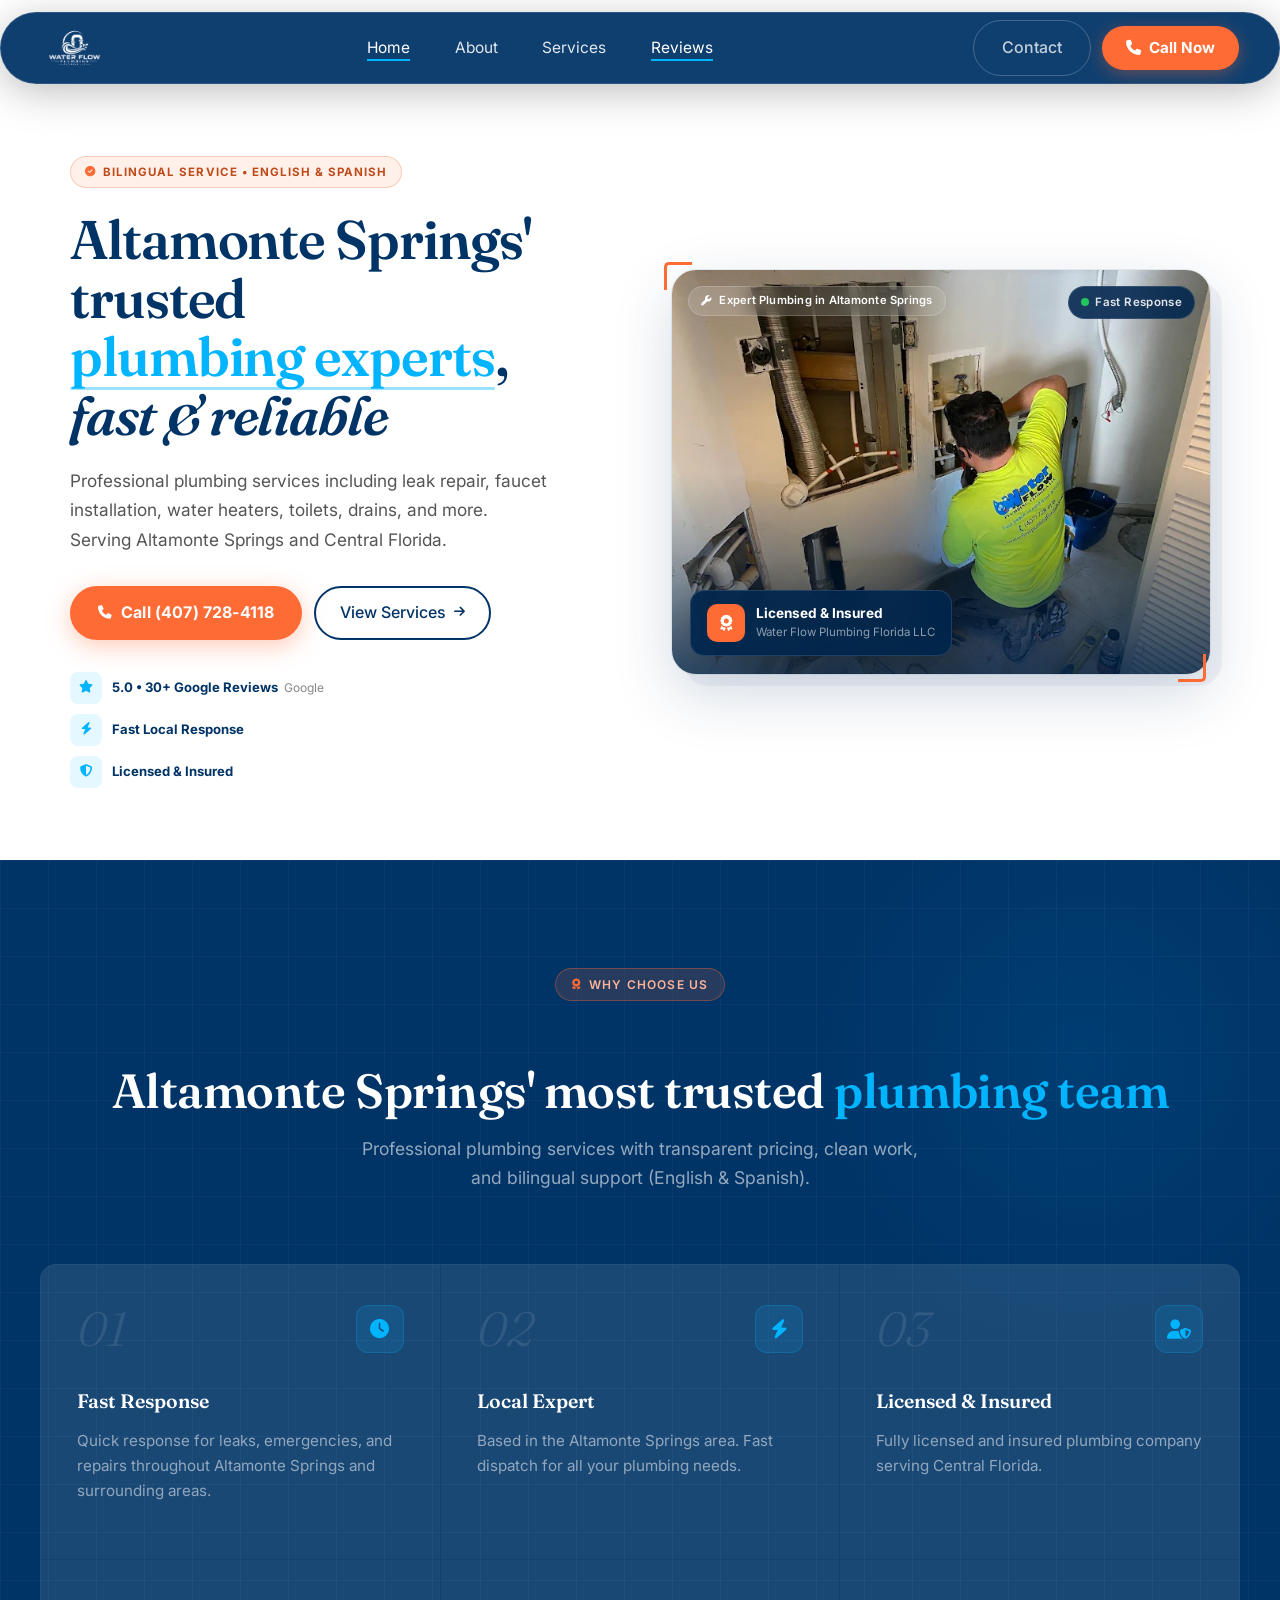
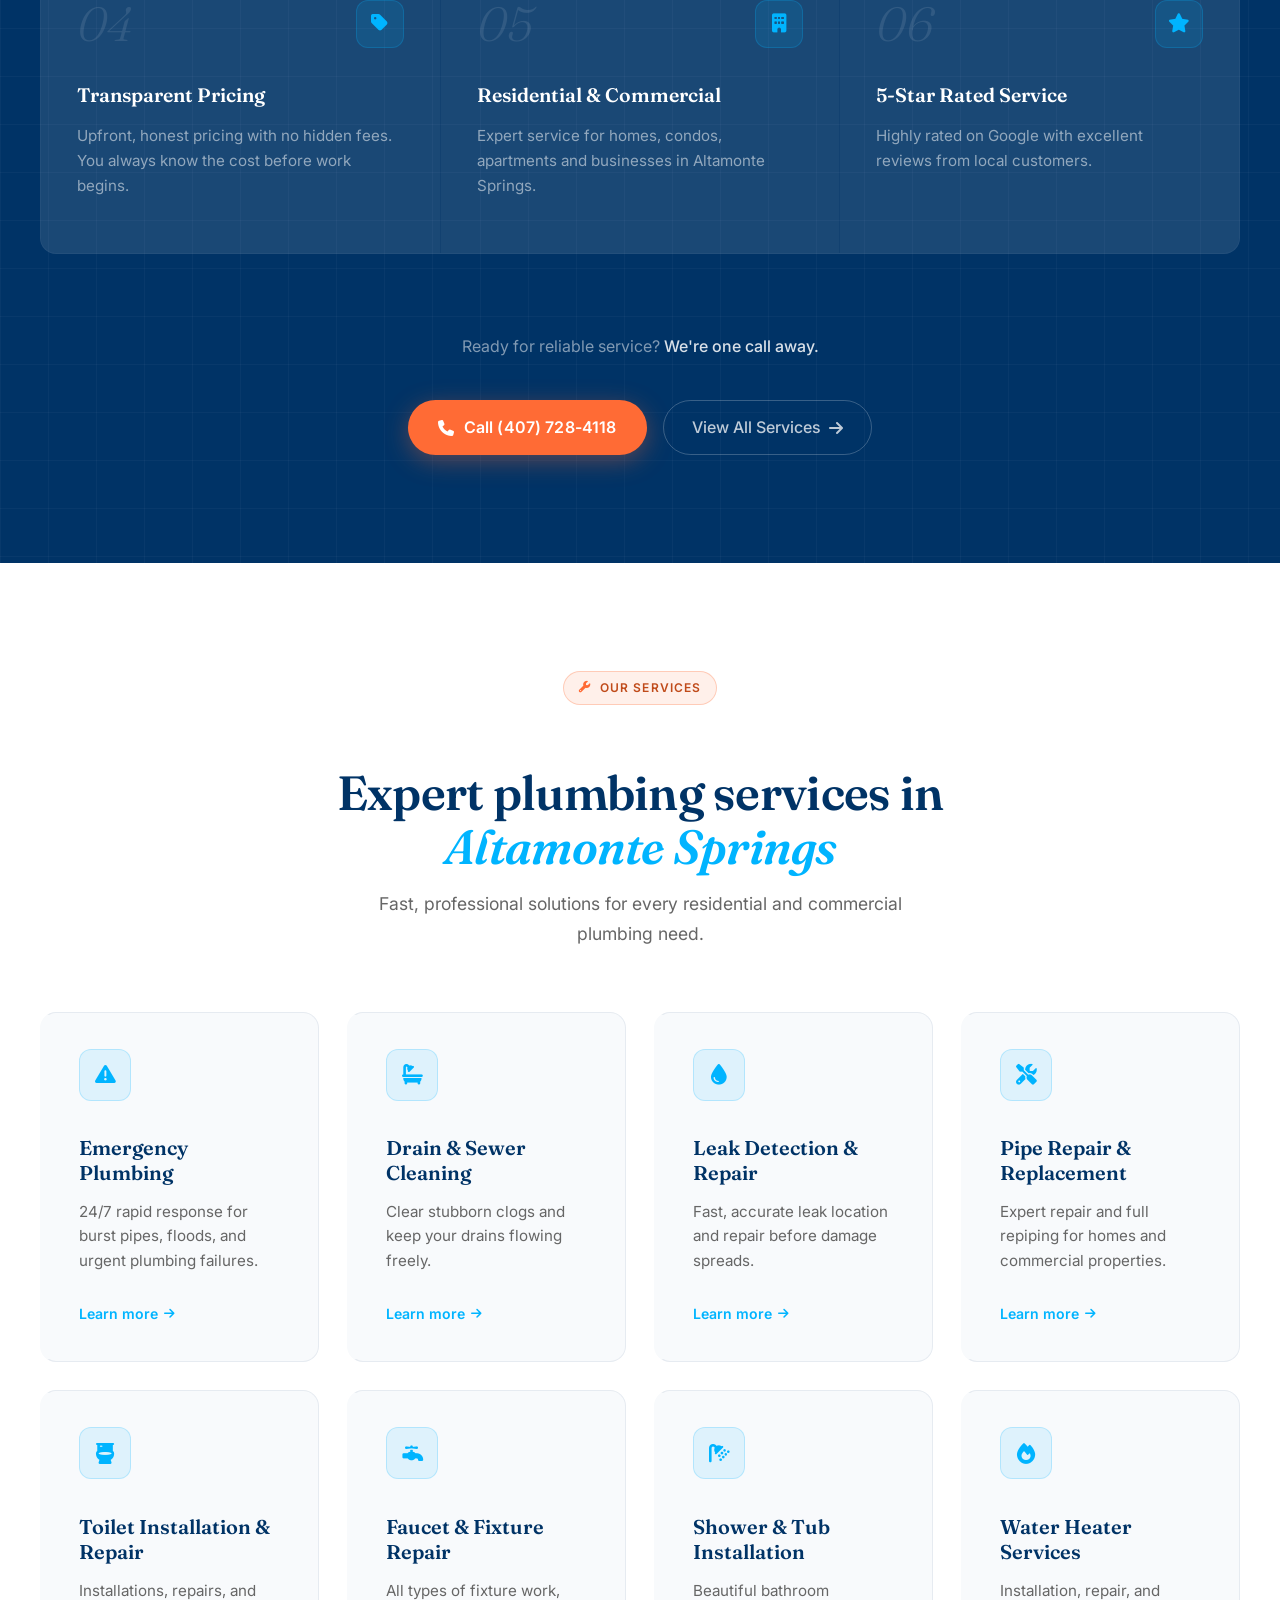
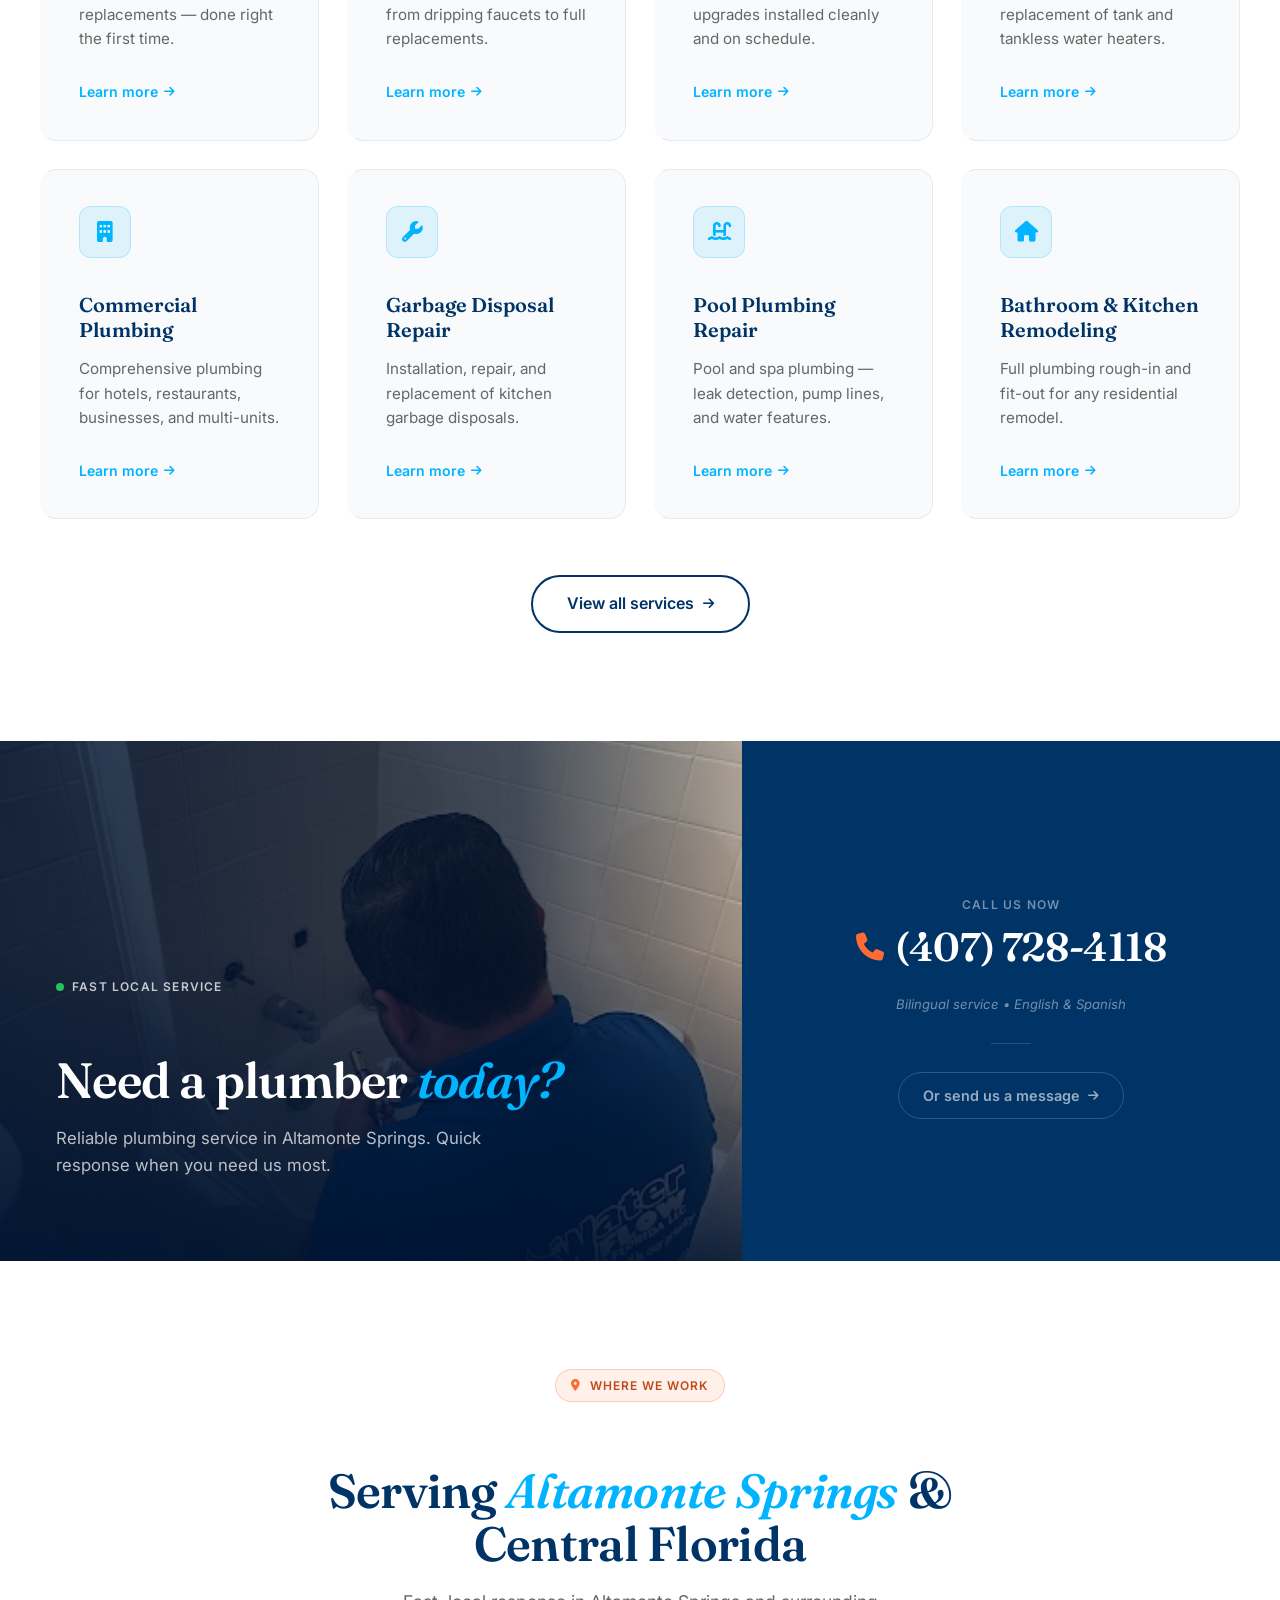
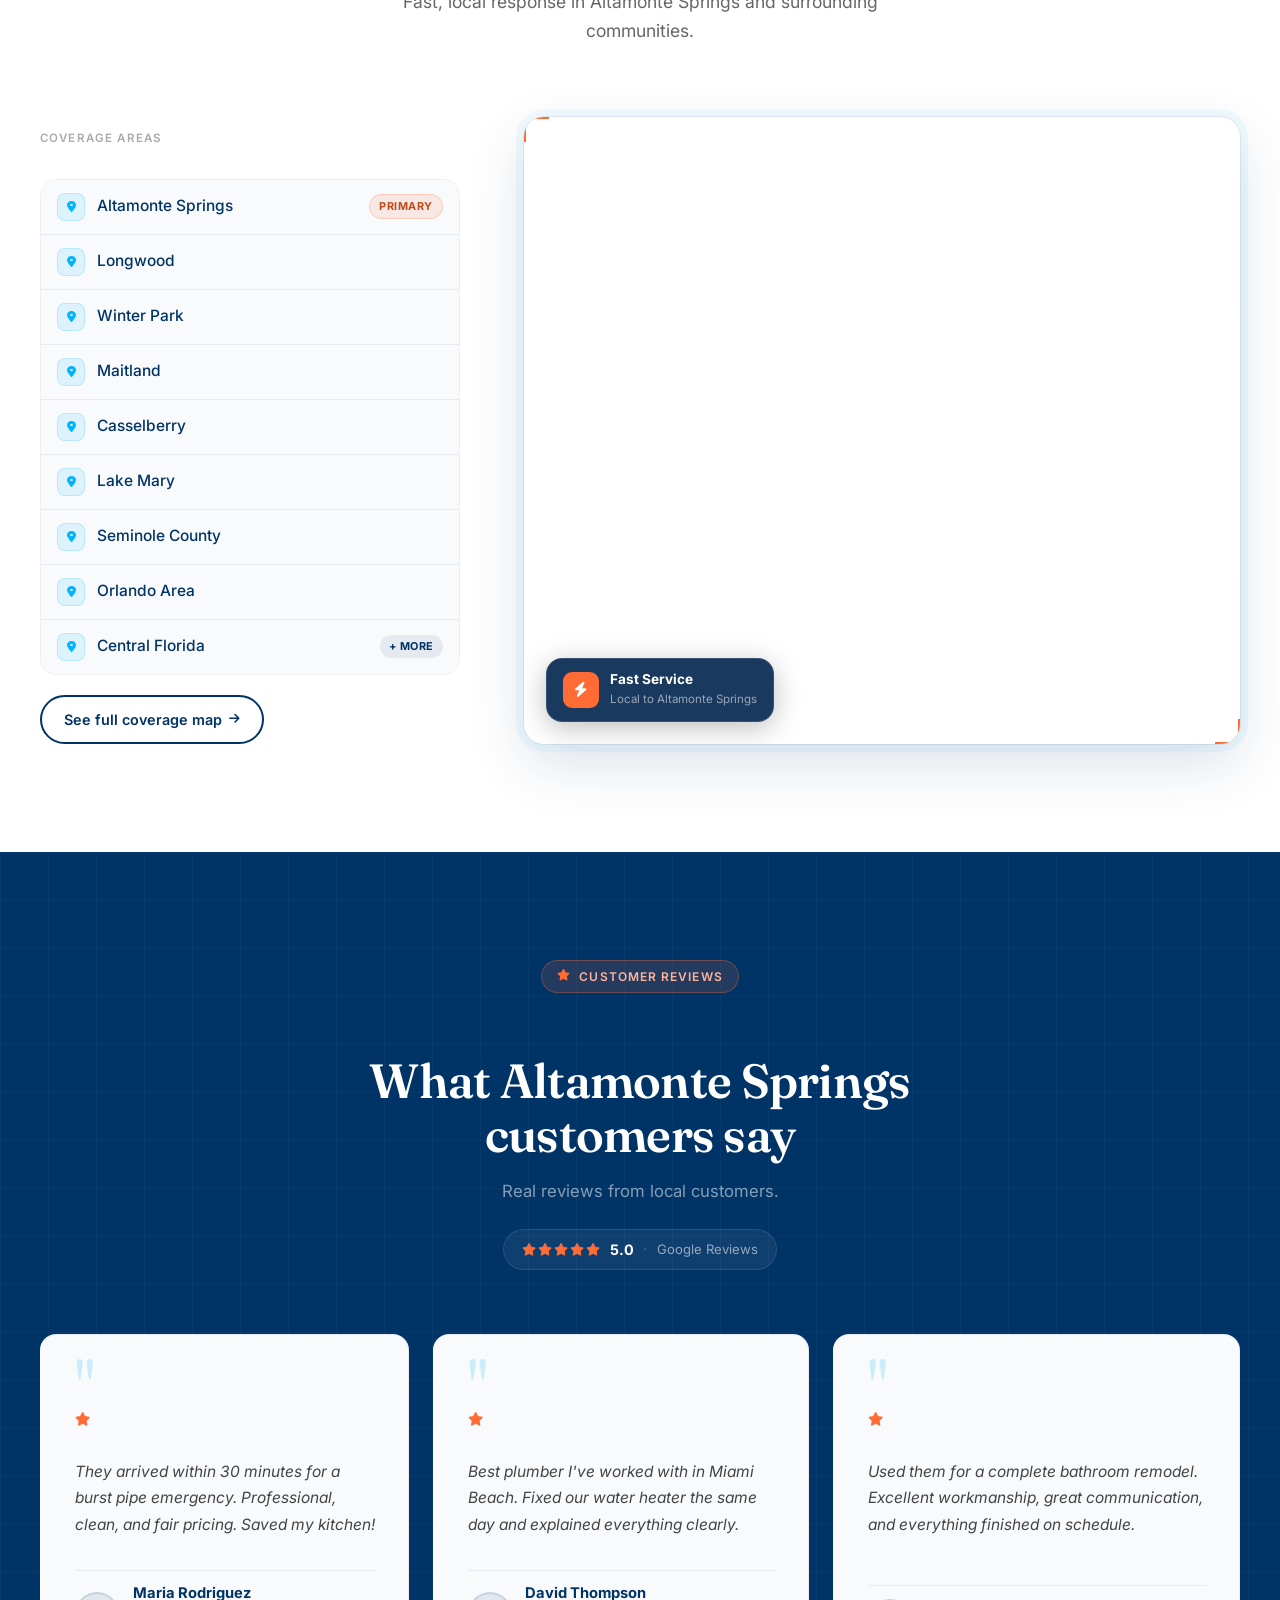
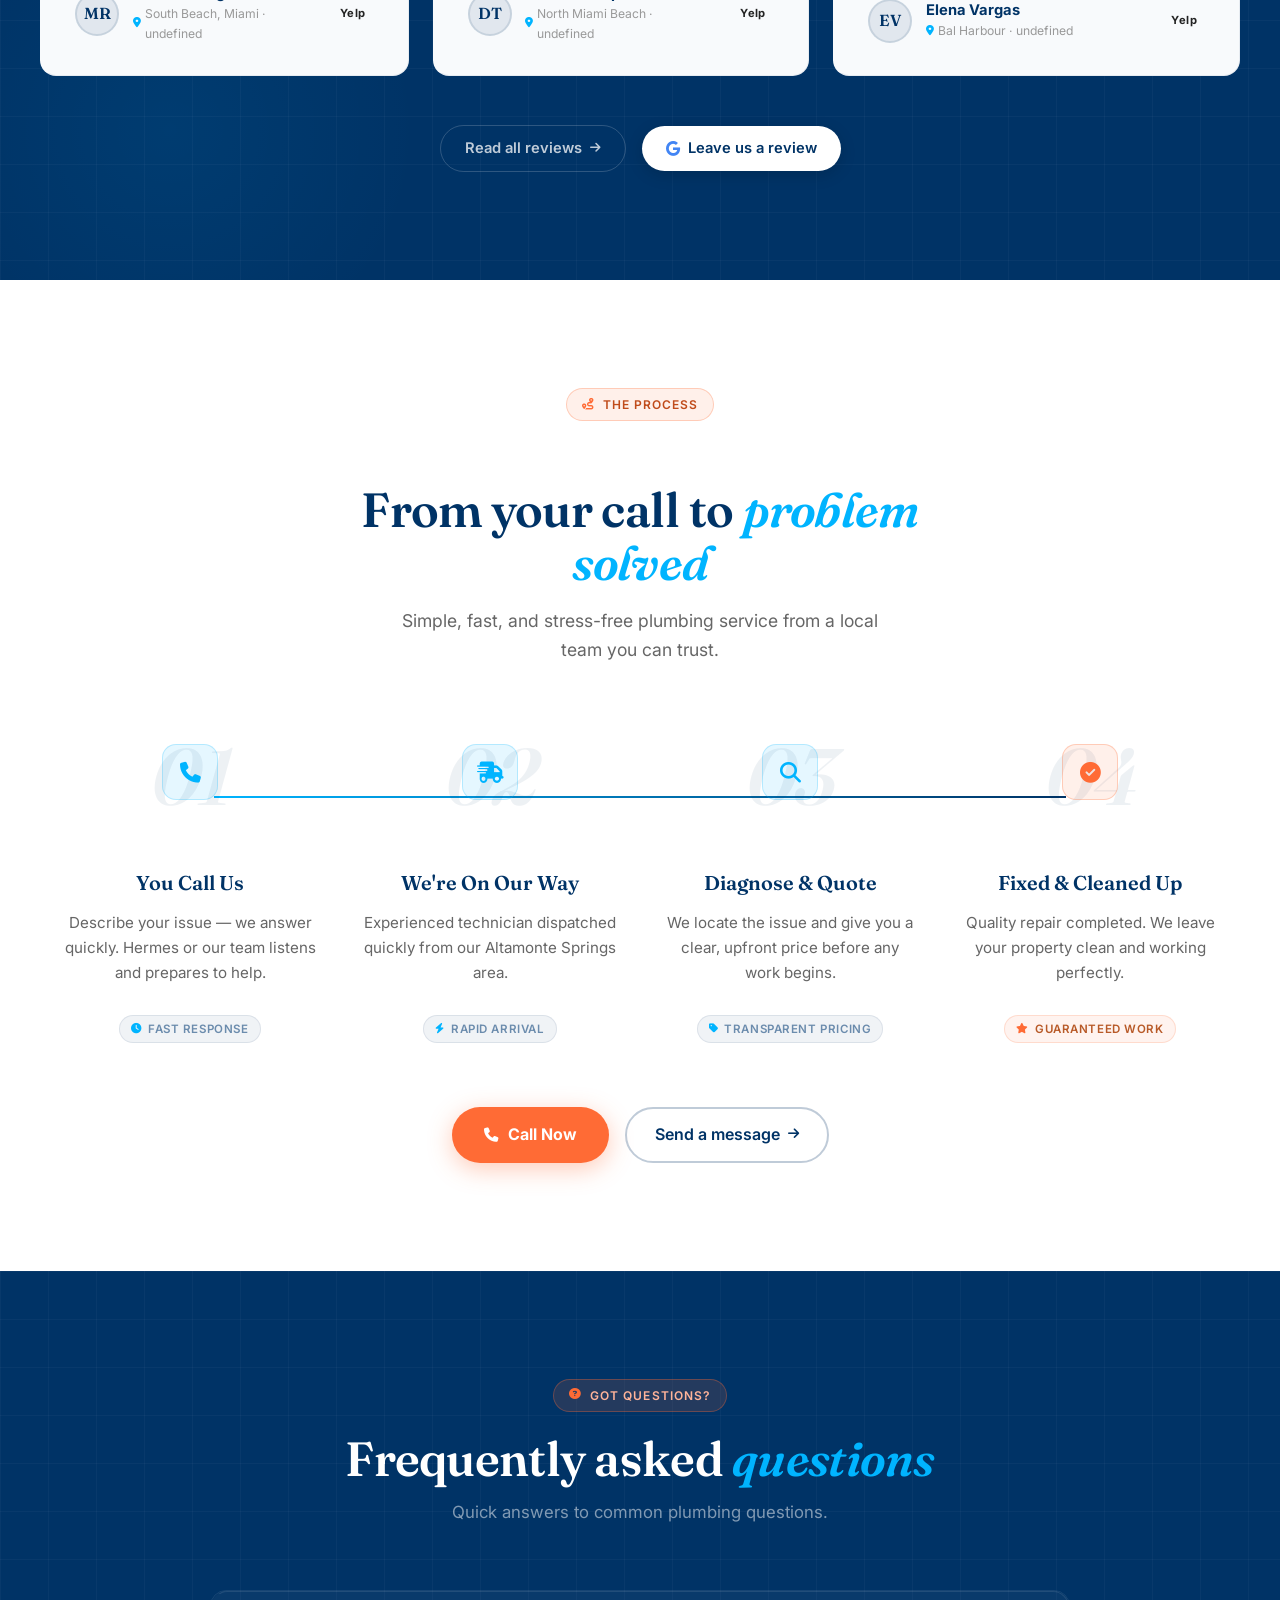
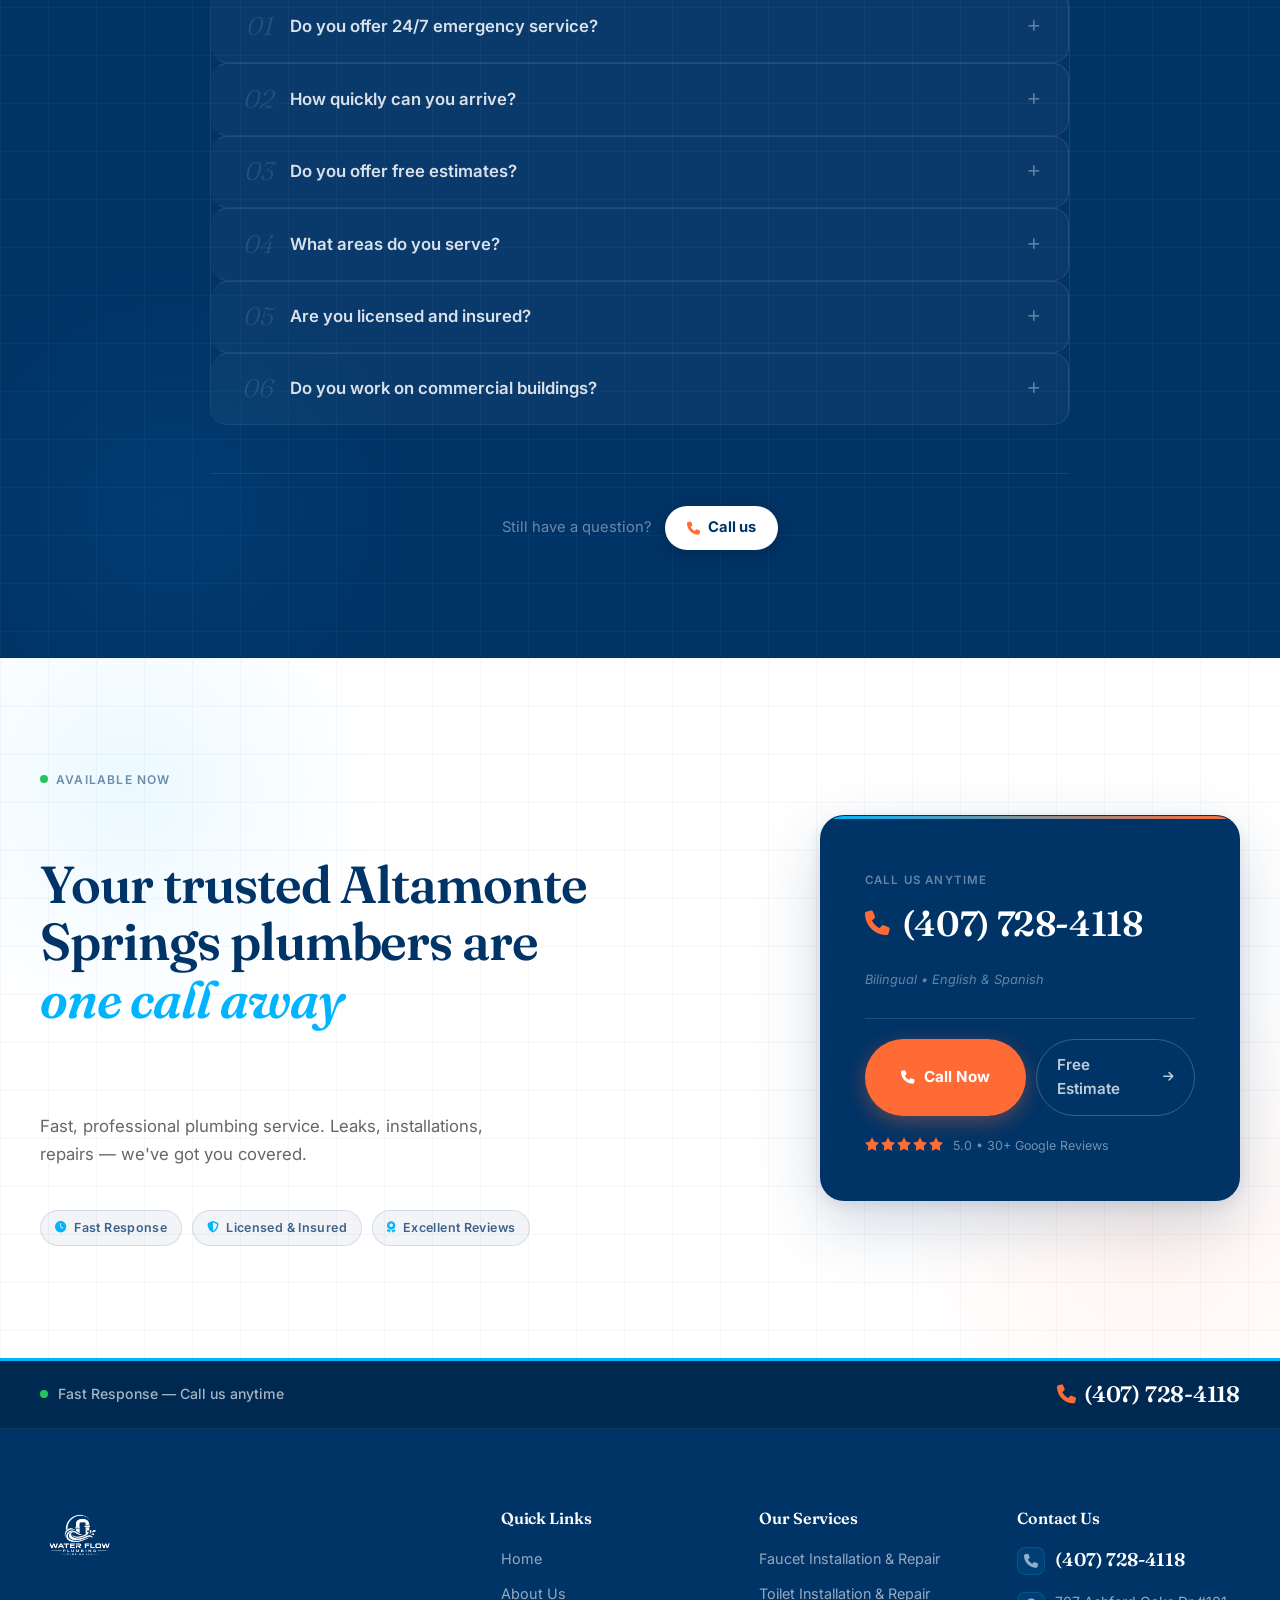
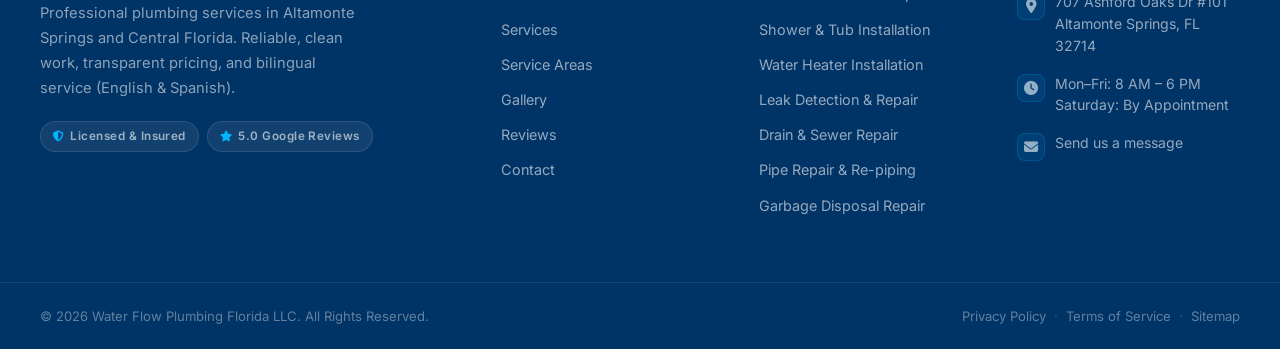
==== index.html @ 431163a9 "Add files via upload" ====
<!DOCTYPE html>
<html lang="en">
<head>
    <meta charset="UTF-8">
    <meta name="viewport" content="width=device-width, initial-scale=1.0">
    <title>Water Flow Plumbing Florida LLC | Plumber Altamonte Springs, FL</title>
    <meta name="description" content="Professional plumbing services in Altamonte Springs, Florida. Water Flow Plumbing Florida LLC offers expert plumbing in English and Spanish. Leaks, faucets, water heaters, toilets, drains &amp; more. Call (407) 728-4118">
    <link href="https://fonts.googleapis.com/css2?family=Fraunces:wght@400;500;600;700&amp;family=Inter:wght@400;500;600&amp;display=swap" rel="stylesheet">
    <link rel="stylesheet" href="https://cdnjs.cloudflare.com/ajax/libs/font-awesome/6.6.0/css/all.min.css">
    <link href="https://unpkg.com/aos@2.3.1/dist/aos.css" rel="stylesheet">
    <link rel="stylesheet" href="assets/css/style.css">
    <link rel="stylesheet" href="assets/css/style2.css">

    <!-- Favicon -->
    <link rel="apple-touch-icon" sizes="180x180" href="super_favicon/apple-touch-icon.png">
    <link rel="icon" type="image/png" sizes="32x32" href="super_favicon/favicon-32x32.png">
    <link rel="icon" type="image/png" sizes="16x16" href="super_favicon/favicon-16x16.png">
    <link rel="manifest" href="super_favicon/site.webmanifest">

</head>
<body>

<div id="header-container"></div>

<!-- ==================== HERO SECTION ==================== -->
<section class="hero-section">
  <div class="hero-inner">

    <!-- LEFT: Content -->
    <div class="hero-content" data-aos="fade-right" data-aos-duration="700">

      <div class="hero-badge">
        <i class="fas fa-circle-check"></i>
        Bilingual Service • English &amp; Spanish
      </div>

      <h1 class="hero-headline">
        Altamonte Springs' trusted<br>
        <span class="hero-highlight">plumbing experts</span>,<br>
        <em class="hero-italic">fast &amp; reliable</em>
      </h1>

      <p class="hero-sub">
        Professional plumbing services including leak repair, faucet installation, water heaters, toilets, drains, and more. Serving Altamonte Springs and Central Florida.
      </p>

      <div class="hero-ctas">
        <a href="tel:4077284118" class="hero-btn-primary">
          <i class="fas fa-phone"></i> Call (407) 728-4118
        </a>
        <a href="services.html" class="hero-btn-outline">
          View Services <i class="fas fa-arrow-right"></i>
        </a>
      </div>

      <div class="hero-proof">

        <div class="proof-row">
          <div class="proof-icon"><i class="fas fa-star"></i></div>
          <div class="proof-text">
            <strong>5.0 • 30+ Google Reviews</strong>
            <span>Google</span>
          </div>
        </div>

        <div class="proof-row">
          <div class="proof-icon"><i class="fas fa-bolt"></i></div>
          <div class="proof-text">
            <strong>Fast Local Response</strong>
          </div>
        </div>

        <div class="proof-row">
          <div class="proof-icon"><i class="fas fa-shield-halved"></i></div>
          <div class="proof-text">
            <strong>Licensed &amp; Insured</strong>
          </div>
        </div>

      </div>

    </div>

    <!-- RIGHT: Image -->
    <div class="hero-img-col" data-aos="fade-left" data-aos-duration="800" data-aos-delay="150">

      <div class="hero-img-block">

        <div class="hero-img-frame">

          <img
            src="assets/images/whero.webp"
            alt="Water Flow Plumbing Florida LLC — professional plumber on the job in Altamonte Springs"
            class="hero-img"
            loading="eager"
            fetchpriority="high"
          >

          <div class="img-fade" aria-hidden="true"></div>

          <div class="img-stat-badge">
            <i class="fas fa-wrench"></i> Expert Plumbing in Altamonte Springs
          </div>

          <div class="img-floating-badge">
            <div class="badge-icon">
              <i class="fas fa-award"></i>
            </div>
            <div class="badge-text">
              <strong>Licensed &amp; Insured</strong>
              <span>Water Flow Plumbing Florida LLC</span>
            </div>
          </div>

          <div class="img-live-badge">
            <span class="live-dot" aria-hidden="true"></span>
            Fast Response
          </div>

        </div>

        <span class="corner corner-tl" aria-hidden="true"></span>
        <span class="corner corner-br" aria-hidden="true"></span>
        <div class="img-shadow-block" aria-hidden="true"></div>

      </div>
    </div>

  </div>
</section>

<section class="why-section">
  <div class="why-inner">

    <!-- Header -->
    <div class="why-header">
      <div class="why-eyebrow">
        <i class="fas fa-award"></i>
        Why choose us
      </div>
      <h2>Altamonte Springs' most trusted <span>plumbing team</span></h2>
      <p class="why-subtitle">
        Professional plumbing services with transparent pricing, clean work, and bilingual support (English &amp; Spanish).
      </p>
    </div>

    <!-- Grid -->
    <div class="why-grid">

      <div class="why-card">
        <div class="card-top">
          <span class="card-number">01</span>
          <div class="card-icon"><i class="fas fa-clock"></i></div>
        </div>
        <div class="card-body">
          <h3>Fast Response</h3>
          <p>Quick response for leaks, emergencies, and repairs throughout Altamonte Springs and surrounding areas.</p>
        </div>
      </div>

      <div class="why-card">
        <div class="card-top">
          <span class="card-number">02</span>
          <div class="card-icon"><i class="fas fa-bolt"></i></div>
        </div>
        <div class="card-body">
          <h3>Local Expert</h3>
          <p>Based in the Altamonte Springs area. Fast dispatch for all your plumbing needs.</p>
        </div>
      </div>

      <div class="why-card">
        <div class="card-top">
          <span class="card-number">03</span>
          <div class="card-icon"><i class="fas fa-user-shield"></i></div>
        </div>
        <div class="card-body">
          <h3>Licensed &amp; Insured</h3>
          <p>Fully licensed and insured plumbing company serving Central Florida.</p>
        </div>
      </div>

      <div class="why-card">
        <div class="card-top">
          <span class="card-number">04</span>
          <div class="card-icon"><i class="fas fa-tag"></i></div>
        </div>
        <div class="card-body">
          <h3>Transparent Pricing</h3>
          <p>Upfront, honest pricing with no hidden fees. You always know the cost before work begins.</p>
        </div>
      </div>

      <div class="why-card">
        <div class="card-top">
          <span class="card-number">05</span>
          <div class="card-icon"><i class="fas fa-building"></i></div>
        </div>
        <div class="card-body">
          <h3>Residential &amp; Commercial</h3>
          <p>Expert service for homes, condos, apartments and businesses in Altamonte Springs.</p>
        </div>
      </div>

      <div class="why-card">
        <div class="card-top">
          <span class="card-number">06</span>
          <div class="card-icon"><i class="fas fa-star"></i></div>
        </div>
        <div class="card-body">
          <h3>5-Star Rated Service</h3>
          <p>Highly rated on Google with excellent reviews from local customers.</p>
        </div>
      </div>

    </div>

    <!-- Footer CTA -->
    <div class="why-footer">
      <p>Ready for reliable service? <strong>We're one call away.</strong></p>
      <div class="why-cta-group">
        <a href="tel:4077284118" class="btn-primary">
          <i class="fas fa-phone"></i> Call (407) 728-4118
        </a>
        <a href="services.html" class="btn-ghost">
          View All Services <i class="fas fa-arrow-right"></i>
        </a>
      </div>
    </div>

  </div>
</section>


<!-- ==================== OUR SERVICES ==================== -->
<section class="services-section">
  <div class="services-inner">

    <div class="services-header" data-aos="fade-up">
      <div class="services-eyebrow">
        <i class="fas fa-wrench"></i>
        Our Services
      </div>
      <h2>Expert plumbing services in <em>Altamonte Springs</em></h2>
      <p class="services-subtitle">Fast, professional solutions for every residential and commercial plumbing need.</p>
    </div>

    <div class="services-grid" id="services-grid" data-aos="fade-up" data-aos-delay="100">
      <!-- Populated by JS -->
    </div>

    <div class="services-footer" data-aos="fade-up">
      <a href="services.html" class="svc-view-all">
        View all services <i class="fas fa-arrow-right"></i>
      </a>
    </div>

  </div>
</section>


<!-- ==================== EMERGENCY BANNER ==================== -->
<section class="emerg-banner">

  <!-- Left: image bg panel -->
  <div class="emerg-left">
    <div class="emerg-left-overlay" aria-hidden="true"></div>
    <div class="emerg-left-content" data-aos="fade-right">
      <div class="emerg-eyebrow">
        <span class="live-dot" aria-hidden="true"></span>
        Fast Local Service
      </div>
      <h2 class="emerg-headline">Need a plumber <em>today?</em></h2>
      <p class="emerg-sub">Reliable plumbing service in Altamonte Springs. Quick response when you need us most.</p>
    </div>
  </div>

  <!-- Right: solid navy call-to-action panel -->
  <div class="emerg-right" data-aos="fade-left">
    <p class="emerg-label">Call us now</p>
    <a href="tel:4077284118" class="emerg-number">
      <i class="fas fa-phone"></i>
      (407) 728-4118
    </a>
    <p class="emerg-note">Bilingual service • English &amp; Spanish</p>
    <div class="emerg-divider" aria-hidden="true"></div>
    <a href="/contact" class="emerg-contact-link">
      Or send us a message <i class="fas fa-arrow-right"></i>
    </a>
  </div>

</section>


<!-- ==================== SERVICE AREAS ==================== -->
<section class="areas-section">
  <div class="areas-inner">

    <!-- Header -->
    <div class="areas-header" data-aos="fade-up">
      <div class="areas-eyebrow">
        <i class="fas fa-map-marker-alt"></i>
        Where we work
      </div>
      <h2>Serving <em>Altamonte Springs</em> &amp; Central Florida</h2>
      <p class="areas-subtitle">Fast, local response in Altamonte Springs and surrounding communities.</p>
    </div>

    <!-- Body: locations + map side by side -->
    <div class="areas-body">

      <!-- Left: location list -->
      <div class="areas-list-col" data-aos="fade-right">

        <p class="areas-list-label">Coverage areas</p>

        <ul class="areas-list">
          <li data-aos="fade-up" data-aos-delay="60">
            <span class="area-pin"><i class="fas fa-map-marker-alt"></i></span>
            <span class="area-name">Altamonte Springs</span>
            <span class="area-badge primary">Primary</span>
          </li>
          <li data-aos="fade-up" data-aos-delay="110">
            <span class="area-pin"><i class="fas fa-map-marker-alt"></i></span>
            <span class="area-name">Longwood</span>
          </li>
          <li data-aos="fade-up" data-aos-delay="160">
            <span class="area-pin"><i class="fas fa-map-marker-alt"></i></span>
            <span class="area-name">Winter Park</span>
          </li>
          <li data-aos="fade-up" data-aos-delay="210">
            <span class="area-pin"><i class="fas fa-map-marker-alt"></i></span>
            <span class="area-name">Maitland</span>
          </li>
          <li data-aos="fade-up" data-aos-delay="260">
            <span class="area-pin"><i class="fas fa-map-marker-alt"></i></span>
            <span class="area-name">Casselberry</span>
          </li>
          <li data-aos="fade-up" data-aos-delay="310">
            <span class="area-pin"><i class="fas fa-map-marker-alt"></i></span>
            <span class="area-name">Lake Mary</span>
          </li>
          <li data-aos="fade-up" data-aos-delay="360">
            <span class="area-pin"><i class="fas fa-map-marker-alt"></i></span>
            <span class="area-name">Seminole County</span>
          </li>
          <li data-aos="fade-up" data-aos-delay="410">
            <span class="area-pin"><i class="fas fa-map-marker-alt"></i></span>
            <span class="area-name">Orlando Area</span>
          </li>
          <li data-aos="fade-up" data-aos-delay="460">
            <span class="area-pin"><i class="fas fa-map-marker-alt"></i></span>
            <span class="area-name">Central Florida</span>
            <span class="area-badge">+ More</span>
          </li>
        </ul>

        <a href="service-areas.html" class="areas-all-link">
          See full coverage map <i class="fas fa-arrow-right"></i>
        </a>

      </div>

      <!-- Right: map -->
      <div class="areas-map-col" data-aos="fade-left">

        <div class="areas-map-frame">

          <!-- Corner accents — same as hero -->
          <span class="map-corner map-corner-tl" aria-hidden="true"></span>
          <span class="map-corner map-corner-br" aria-hidden="true"></span>

          <iframe
            src="https://www.google.com/maps/embed?pb=!1m18!1m12!1m3!1d3507.057057057057!2d-81.365!3d28.662!2m3!1f0!2f0!3f0!3m2!1i1024!2i768!4f13.1!3m3!1m2!1s0x88e77f5e5e5e5e5e%3A0x5f5f5f5f5f5f5f5f!2sAltamonte%20Springs%2C%20FL!5e0!3m2!1sen!2sus!4v1720000000000"
            width="100%"
            height="100%"
            style="border:0;"
            allowfullscreen=""
            loading="lazy"
            referrerpolicy="no-referrer-when-downgrade"
            title="Water Flow Plumbing Florida LLC service area map">
          </iframe>

          <!-- Floating badge over map -->
          <div class="map-badge">
            <div class="map-badge-icon">
              <i class="fas fa-bolt"></i>
            </div>
            <div class="map-badge-text">
              <strong>Fast Service</strong>
              <span>Local to Altamonte Springs</span>
            </div>
          </div>

        </div>
      </div>

    </div>
  </div>
</section>


<!-- ==================== CUSTOMER TESTIMONIALS ==================== -->
<section class="testi-section">
  <div class="testi-inner">

    <!-- Header -->
    <div class="testi-header" data-aos="fade-up">
      <div class="testi-eyebrow">
        <i class="fas fa-star"></i>
        Customer reviews
      </div>
      <h2>What Altamonte Springs customers say</h2>
      <p class="testi-subtitle">Real reviews from local customers.</p>

      <div class="testi-aggregate">
        <div class="agg-stars" aria-label="5 out of 5 stars">
          <i class="fas fa-star"></i><i class="fas fa-star"></i><i class="fas fa-star"></i>
          <i class="fas fa-star"></i><i class="fas fa-star"></i>
        </div>
        <span class="agg-score">5.0</span>
        <span class="agg-divider" aria-hidden="true">·</span>
        <span class="agg-count">Google Reviews</span>
      </div>
    </div>

    <div class="testi-slider-wrap">
      <div class="testi-track" id="testimonial-slider">
        <!-- Populated by JS -->
      </div>
    </div>

    <div class="testi-controls" id="testi-controls">
      <button id="prev-btn" class="testi-arrow" aria-label="Previous review">
        <i class="fas fa-arrow-left"></i>
      </button>
      <div class="testi-dots" id="testi-dots"></div>
      <button id="next-btn" class="testi-arrow" aria-label="Next review">
        <i class="fas fa-arrow-right"></i>
      </button>
    </div>

    <!-- Footer CTA -->
    <div class="testi-footer" data-aos="fade-up">
      <a href="index.html" class="testi-all-link">
        Read all reviews <i class="fas fa-arrow-right"></i>
      </a>
      <a href="https://g.page/r/your-google-review-link" target="_blank" rel="noopener" class="testi-write-link">
        <i class="fab fa-google"></i> Leave us a review
      </a>
    </div>

  </div>
</section>


<!-- ==================== HOW IT WORKS ==================== -->
<section class="hiw-section">
  <div class="hiw-inner">

    <!-- Header -->
    <div class="hiw-header" data-aos="fade-up">
      <div class="hiw-eyebrow">
        <i class="fas fa-route"></i>
        The process
      </div>
      <h2>From your call to <em>problem solved</em></h2>
      <p class="hiw-subtitle">Simple, fast, and stress-free plumbing service from a local team you can trust.</p>
    </div>

    <div class="hiw-steps">

      <div class="hiw-connector" aria-hidden="true">
        <div class="hiw-connector-fill"></div>
      </div>

      <div class="hiw-step" data-aos="fade-up" data-aos-delay="80">
        <div class="hiw-step-top">
          <div class="hiw-step-num" aria-hidden="true">01</div>
          <div class="hiw-icon-wrap">
            <i class="fas fa-phone"></i>
          </div>
        </div>
        <div class="hiw-step-body">
          <h3>You Call Us</h3>
          <p>Describe your issue — we answer quickly. Hermes or our team listens and prepares to help.</p>
        </div>
        <div class="hiw-step-tag">
          <i class="fas fa-clock"></i> Fast response
        </div>
      </div>

      <div class="hiw-step" data-aos="fade-up" data-aos-delay="180">
        <div class="hiw-step-top">
          <div class="hiw-step-num" aria-hidden="true">02</div>
          <div class="hiw-icon-wrap">
            <i class="fas fa-truck-fast"></i>
          </div>
        </div>
        <div class="hiw-step-body">
          <h3>We're On Our Way</h3>
          <p>Experienced technician dispatched quickly from our Altamonte Springs area.</p>
        </div>
        <div class="hiw-step-tag">
          <i class="fas fa-bolt"></i> Rapid arrival
        </div>
      </div>

      <div class="hiw-step" data-aos="fade-up" data-aos-delay="280">
        <div class="hiw-step-top">
          <div class="hiw-step-num" aria-hidden="true">03</div>
          <div class="hiw-icon-wrap">
            <i class="fas fa-magnifying-glass"></i>
          </div>
        </div>
        <div class="hiw-step-body">
          <h3>Diagnose &amp; Quote</h3>
          <p>We locate the issue and give you a clear, upfront price before any work begins.</p>
        </div>
        <div class="hiw-step-tag">
          <i class="fas fa-tag"></i> Transparent pricing
        </div>
      </div>

      <div class="hiw-step" data-aos="fade-up" data-aos-delay="380">
        <div class="hiw-step-top">
          <div class="hiw-step-num" aria-hidden="true">04</div>
          <div class="hiw-icon-wrap hiw-icon-wrap--done">
            <i class="fas fa-circle-check"></i>
          </div>
        </div>
        <div class="hiw-step-body">
          <h3>Fixed &amp; Cleaned Up</h3>
          <p>Quality repair completed. We leave your property clean and working perfectly.</p>
        </div>
        <div class="hiw-step-tag hiw-step-tag--done">
          <i class="fas fa-star"></i> Guaranteed work
        </div>
      </div>

    </div>

    <!-- Bottom CTA -->
    <div class="hiw-footer" data-aos="fade-up">
      <a href="tel:4077284118" class="hiw-cta-primary">
        <i class="fas fa-phone"></i> Call Now
      </a>
      <a href="contact.html" class="hiw-cta-ghost">
        Send a message <i class="fas fa-arrow-right"></i>
      </a>
    </div>

  </div>
</section>


<!-- ==================== FAQS ==================== -->
<section class="faqs-section">

  <div class="faqs-container">

    <!-- Header -->
    <div class="faqs-header" data-aos="fade-up">
      <div class="faqs-eyebrow">
        <i class="fas fa-circle-question"></i>
        Got questions?
      </div>
      <h2>Frequently asked <em>questions</em></h2>
      <p class="faqs-subtitle">Quick answers to common plumbing questions.</p>
    </div>

    <!-- Accordion — populated by JS -->
    <div class="faq-accordion" id="faq-accordion"></div>

    <div class="faqs-footer" data-aos="fade-up">
      <p>Still have a question?</p>
      <a href="tel:4077284118" class="faqs-cta">
        <i class="fas fa-phone"></i> Call us
      </a>
    </div>

  </div>

</section>


<!-- ==================== FINAL CTA ==================== -->
<section class="fcta-section">

  <div class="fcta-blob fcta-blob--left"  aria-hidden="true"></div>
  <div class="fcta-blob fcta-blob--right" aria-hidden="true"></div>

  <div class="fcta-inner">

    <div class="fcta-left" data-aos="fade-right">

      <div class="fcta-eyebrow">
        <span class="live-dot" aria-hidden="true"></span>
        Available now
      </div>

      <h2 class="fcta-headline">
        Your trusted Altamonte Springs plumbers are <em>one call away</em>
      </h2>

      <p class="fcta-sub">
        Fast, professional plumbing service. Leaks, installations, repairs — we've got you covered.
      </p>

      <!-- Trust chips -->
      <div class="fcta-chips">
        <div class="fcta-chip">
          <i class="fas fa-clock"></i>
          Fast Response
        </div>
        <div class="fcta-chip">
          <i class="fas fa-shield-halved"></i>
          Licensed &amp; Insured
        </div>
        <div class="fcta-chip">
          <i class="fas fa-award"></i>
          Excellent Reviews
        </div>
      </div>

    </div>

    <!-- Right: floating call card -->
    <div class="fcta-right" data-aos="fade-left" data-aos-delay="100">
      <div class="fcta-card">

        <p class="fcta-card-label">Call us anytime</p>

        <a href="tel:4077284118" class="fcta-number">
          <i class="fas fa-phone"></i>
          (407) 728-4118
        </a>

        <p class="fcta-card-note">Bilingual • English &amp; Spanish</p>

        <div class="fcta-card-divider" aria-hidden="true"></div>

        <div class="fcta-card-ctas">
          <a href="tel:4077284118" class="fcta-btn-primary">
            <i class="fas fa-phone"></i> Call Now
          </a>
          <a href="contact.html" class="fcta-btn-ghost">
            Free Estimate <i class="fas fa-arrow-right"></i>
          </a>
        </div>

        <!-- Star rating -->
        <div class="fcta-card-rating">
          <div class="fcta-stars" aria-label="5 stars">
            <i class="fas fa-star"></i><i class="fas fa-star"></i><i class="fas fa-star"></i>
            <i class="fas fa-star"></i><i class="fas fa-star"></i>
          </div>
          <span>5.0 • 30+ Google Reviews</span>
        </div>

      </div>
    </div>

  </div>
</section>

<!-- SCROLL PROGRESS INDICATOR -->
<div class="scroll-indicator" id="scrollIndicator">
    <div class="scroll-progress-container">
        <div class="scroll-progress-track"></div>
        <div class="scroll-progress-bar" id="scrollProgress"></div>
    </div>
    <button class="scroll-text-btn" id="scrollBtn">
        <span id="scrollText">Scroll Down</span>
    </button>
</div>

<!-- Scripts -->
<script>
    fetch('components/footer.html')
        .then(response => response.text())
        .then(data => {
            document.body.insertAdjacentHTML('beforeend', data);
        });
</script>
<script src="https://unpkg.com/aos@2.3.1/dist/aos.js"></script>
<script src="assets/js/header-loader.js"></script>
<script src="assets/js/main.js"></script>
</body>
</html>
---- assets/css/style.css ----
/* ====================== ROOT VARIABLES ====================== */
:root {
    --navy: #003366;
    --bright-blue: #00B4FF;
    --accent: #FF6B35;
    --white: #ffffff;
    --radius: 16px;
    --shadow: 0 10px 15px rgba(0, 0, 0, 0.1);
}

/* ====================== FONTS ====================== */
body {
    font-family: 'Inter', sans-serif;
    margin: 0;
    padding: 0;
    color: #222;
    line-height: 1.6;
}

h1, h2, h3, h4, h5, h6 {
    font-family: 'Fraunces', serif;
    font-weight: 600;
    line-height: 1.2;
}

*,
*::before,
*::after{
    box-sizing:border-box;
}

html{
    overflow-x:hidden;
}

body{
    overflow-x:hidden;
    width:100%;
}

img,
svg,
video,
iframe,
canvas{
    max-width:100%;
    height:auto;
    display:block;
}

/* ====================== NAVIGATION ====================== */
#header {
    position: fixed;
    top: 0;
    left: 0;
    right: 0;
    z-index: 1000;
    transition: all 0.4s ease;
}

.nav-bar {
    display: flex;
    align-items: center;
    justify-content: space-between;
    max-width: 1320px;
    margin: 12px auto 0;
    padding: 0 1.25rem;
    background: rgba(0, 51, 102, 0.94); 
    backdrop-filter: blur(16px);
    -webkit-backdrop-filter: blur(16px);
    border-radius: 9999px;
    border: 1px solid rgba(255,255,255,0.12);
    box-shadow: 0 8px 40px rgba(0,0,0,0.25);
    height: 68px;
    transition: all 0.35s cubic-bezier(0.4, 0, 0.2, 1);
}

#header.scrolled .nav-bar {
    margin-top: 0;
    border-radius: 0;
    height: 62px;
    background: rgba(0, 51, 102, 0.98);
}

/* Logo */
.logo img {
    height: 44px;
    width: auto;
    display: block;
    transition: height 0.35s ease;
}

#header.scrolled .logo img {
    height: 38px;
}

/* Desktop Menu */
.nav-links {
    display: none;
    align-items: center;
    gap: 2.2rem;
    list-style: none;
    margin: 0;
    padding: 0;
}

.nav-links a {
    color: rgba(255,255,255,0.88);
    text-decoration: none;
    font-size: 0.97rem;
    font-weight: 400;
    position: relative;
    padding-bottom: 4px;
    transition: color 0.35s ease;
}

.nav-links a::after {
    content: '';
    position: absolute;
    bottom: 0;
    left: 0;
    width: 0;
    height: 2px;
    background: var(--bright-blue);
    transition: width 0.35s ease;
}

.nav-links a:hover {
    color: white;
}

.nav-links a:hover::after {
    width: 100%;
}

/* Desktop CTAs */
.nav-ctas {
    display: none;
    align-items: center;
    gap: 0.8rem;
}

.btn-ghost {
    color: rgba(255,255,255,0.9);
    text-decoration: none;
    font-size: 0.93rem;
    font-weight: 500;
    padding: 8px 20px;
    border-radius: 9999px;
    border: 1px solid rgba(255,255,255,0.3);
    transition: all 0.35s ease;
}

.btn-ghost:hover {
    background: rgba(255,255,255,0.12);
    border-color: rgba(255,255,255,0.6);
    color: white;
}

.btn-call {
    display: inline-flex;
    align-items: center;
    gap: 8px;
    background: var(--accent); 
    color: white;
    text-decoration: none;
    font-size: 0.95rem;
    font-weight: 700;
    padding: 10px 24px;
    border-radius: 9999px;
    transition: all 0.35s ease;
    box-shadow: 0 4px 16px rgba(255, 107, 53, 0.35);
}

.btn-call:hover {
    background: #e55a2b;
    transform: translateY(-2px);
    box-shadow: 0 8px 24px rgba(255, 107, 53, 0.45);
}

/* Hamburger */
.hamburger {
    display: flex;
    flex-direction: column;
    justify-content: center;
    gap: 5px;
    width: 44px;
    height: 44px;
    background: none;
    border: none;
    cursor: pointer;
}

.hamburger span {
    display: block;
    height: 2.5px;
    background: white;
    border-radius: 2px;
    transition: all 0.3s ease;
}

.hamburger.open span:nth-child(1) { transform: translateY(7px) rotate(45deg); }
.hamburger.open span:nth-child(2) { opacity: 0; }
.hamburger.open span:nth-child(3) { transform: translateY(-7px) rotate(-45deg); }

/* Mobile Drawer */
.mobile-drawer {
    position: absolute;
    top: calc(100% + 12px);
    left: 12px;
    right: 12px;
    background: var(--navy);
    border-radius: 16px;
    border: 1px solid rgba(255,255,255,0.12);
    box-shadow: 0 20px 50px rgba(0,0,0,0.3);
    overflow: hidden;
    max-height: 0;
    opacity: 0;
    visibility: hidden;
    transition: all 0.4s cubic-bezier(0.4, 0, 0.2, 1);
}

.mobile-drawer.open {
    max-height: 520px;
    opacity: 1;
    visibility: visible;
}

.mobile-drawer-inner {
    padding: 1.8rem 1.4rem;
    display: flex;
    flex-direction: column;
    gap: 0.4rem;
}

.mobile-drawer a {
    color: rgba(255,255,255,0.9);
    text-decoration: none;
    font-size: 1.05rem;
    padding: 12px 10px;
    border-bottom: 1px solid rgba(255,255,255,0.08);
    transition: all 0.3s ease;
}

.mobile-drawer a:last-child { border-bottom: none; }
.mobile-drawer a:hover { color: var(--bright-blue); padding-left: 18px; }

.mobile-drawer-ctas {
    margin-top: 1.5rem;
    padding-top: 1.5rem;
    border-top: 1px solid rgba(255,255,255,0.1);
    display: flex;
    flex-direction: column;
    gap: 0.8rem;
}

/* Active nav link */
.nav-links a.active {
    color: white;
}

.nav-links a.active::after {
    width: 100%;
}

/* ====================== MOBILE (0px - 767px) ====================== */
@media (max-width: 767px) {

    #header{
        padding: 0 10px;
    }

    .nav-bar{
        margin-top: 10px;
        width: 100%;
        height: 62px;
        padding: 0 1rem;
        border-radius: 50px;
    }

    #header.scrolled .nav-bar{
        margin-top: 0;
        border-radius: 0;
        height: 60px;
    }

    .logo img{
        height: 36px;
    }

    #header.scrolled .logo img{
        height: 34px;
    }

    .hamburger{
        width: 40px;
        height: 40px;
    }

    .mobile-drawer{
        top: calc(100% + 8px);
        left: 0;
        right: 0;
        border-radius: 18px;
    }

    .mobile-drawer-inner{
        padding: 1.5rem;
    }

    .mobile-drawer a{
        font-size: 1rem;
        padding: 14px 6px;
    }

    .mobile-drawer-ctas{
        margin-top: 1.2rem;
        padding-top: 1.2rem;
    }
}


/* ====================== TABLET (768px - 1023px) ====================== */
@media (min-width:768px){

    .nav-links{
        display:flex;
        gap:1.5rem;
    }

    .nav-ctas{
        display:flex;
        gap:.7rem;
    }

    .hamburger,
    .mobile-drawer{
        display:none;
    }

    .nav-bar{
        height:68px;
        padding:0 1.5rem;
    }

    .logo img{
        height:40px;
    }

    .btn-call{
        padding:10px 18px;
        font-size:.9rem;
    }

    .btn-ghost{
        padding:8px 16px;
        font-size:.9rem;
    }
}


/* ====================== DESKTOP (1024px+) ====================== */
@media (min-width:1024px){

    .nav-bar{
        padding:0 2.5rem;
        height:72px;
    }

    #header.scrolled .nav-bar{
        height:64px;
    }

    .nav-links{
        gap:2.8rem;
    }

    .logo img{
        height:44px;
    }

    .btn-call{
        padding:10px 24px;
        font-size:.95rem;
    }

}
.mobile-drawer a.active {
    color: var(--bright-blue);
    font-weight: 600;
}


/* ====================== HERO ====================== */

.hero-section::before {
  content: '';
  display: none;
  height: 4px;
  background: linear-gradient(90deg, var(--navy) 0%, var(--bright-blue) 60%, var(--accent) 100%);
}

.hero-section {
  background: var(--white);
  padding: clamp(40px, 6vw, 72px) clamp(20px, 5vw, 64px);
  margin-top: 68px;
}

.hero-inner {
  max-width: 1140px;
  margin: 0 auto;
  display: grid;
  grid-template-columns: 1fr 1fr;
  gap: clamp(32px, 5vw, 64px);
  align-items: center;
}

/* ---- Badge ---- */
.hero-badge {
  display: inline-flex;
  align-items: center;
  gap: 7px;
  background: rgba(255, 107, 53, 0.10);
  border: 1px solid rgba(255, 107, 53, 0.28);
  color: #c04b1a;
  font-family: 'Inter', sans-serif;
  font-size: 0.72rem;
  font-weight: 700;
  letter-spacing: 0.09em;
  text-transform: uppercase;
  padding: 6px 14px;
  border-radius: 100px;
  margin-bottom: 1.4rem;
}
.hero-badge i {
  color: var(--accent);
  font-size: 0.65rem;
}

/* ---- Headline ---- */
.hero-headline {
  font-family: 'Fraunces', serif;
  font-size: clamp(2rem, 4vw, 3.2rem);
  font-weight: 600;
  line-height: 1.08;
  color: var(--navy);
  letter-spacing: -0.02em;
  margin: 0 0 1.25rem;
}

.hero-highlight {
  color: var(--bright-blue);
  position: relative;
  display: inline-block;
}
.hero-highlight::after {
  content: '';
  position: absolute;
  left: 0;
  right: 0;
  bottom: -3px;
  height: 3px;
  background: var(--bright-blue);
  border-radius: 2px;
  opacity: 0.4;
}

.hero-italic {
  font-style: italic;
  color: var(--navy);
}

/* ---- Sub ---- */
.hero-sub {
  font-family: 'Inter', sans-serif;
  font-size: clamp(0.95rem, 1.5vw, 1.08rem);
  line-height: 1.7;
  color: #555;
  margin: 0 0 2rem;
  max-width: 480px;
}

/* ---- CTAs ---- */
.hero-ctas {
  display: flex;
  flex-wrap: wrap;
  gap: 12px;
  margin-bottom: 2rem;
}

.hero-btn-primary {
  display: inline-flex;
  align-items: center;
  gap: 9px;
  background: var(--accent);
  color: #fff;
  text-decoration: none;
  font-family: 'Inter', sans-serif;
  font-size: 1rem;
  font-weight: 700;
  padding: 14px 28px;
  border-radius: 100px;
  letter-spacing: 0.01em;
  box-shadow: 0 6px 24px rgba(255, 107, 53, 0.35);
  transition: background 0.25s, transform 0.22s, box-shadow 0.25s;
}
.hero-btn-primary:hover {
  background: #e05a27;
  transform: translateY(-2px);
  box-shadow: 0 10px 32px rgba(255, 107, 53, 0.48);
}
.hero-btn-primary i { font-size: 0.85rem; }

.hero-btn-outline {
  display: inline-flex;
  align-items: center;
  gap: 8px;
  border: 2px solid var(--navy);
  color: var(--navy);
  text-decoration: none;
  font-family: 'Inter', sans-serif;
  font-size: 1rem;
  font-weight: 500;
  padding: 12px 24px;
  border-radius: 100px;
  transition: background 0.25s, color 0.25s, transform 0.22s;
}
.hero-btn-outline:hover {
  background: var(--navy);
  color: var(--white);
  transform: translateY(-2px);
}
.hero-btn-outline i {
  font-size: 0.78rem;
  transition: transform 0.22s;
}
.hero-btn-outline:hover i { transform: translateX(3px); }

/* ---- Proof rows ---- */
.hero-proof {
  display: flex;
  flex-direction: column;
  gap: 10px;
}

.proof-row {
  display: flex;
  align-items: center;
  gap: 10px;
}

.proof-icon {
  width: 32px;
  height: 32px;
  border-radius: 8px;
  background: rgba(0, 180, 255, 0.10);
  display: flex;
  align-items: center;
  justify-content: center;
  flex-shrink: 0;
}
.proof-icon i {
  color: var(--bright-blue);
  font-size: 0.78rem;
}

.proof-text {
  display: flex;
  align-items: baseline;
  gap: 6px;
}
.proof-text strong {
  font-family: 'Inter', sans-serif;
  font-size: 0.82rem;
  font-weight: 700;
  color: var(--navy);
}
.proof-text span {
  font-family: 'Inter', sans-serif;
  font-size: 0.75rem;
  color: #888;
}

/* ---- Image column ---- */
.hero-img-col {
  position: relative;
}

.hero-img-block {
  position: relative;
  padding: 0;
}

/* Decorative offset block */
.img-shadow-block {
  position: absolute;
  inset: 0;
  background: rgba(0, 51, 102, 0.05);
  border-radius: 24px;
  transform: translate(12px, 12px);
  z-index: 0;
}

/* Corner accents */
.corner {
  position: absolute;
  width: 28px;
  height: 28px;
  z-index: 3;
  pointer-events: none;
}
.corner-tl {
  top: -8px;
  left: -8px;
  border-top: 3px solid var(--accent);
  border-left: 3px solid var(--accent);
  border-radius: 5px 0 0 0;
}
.corner-br {
  bottom: -8px;
  right: 4px;
  border-bottom: 3px solid var(--accent);
  border-right: 3px solid var(--accent);
  border-radius: 0 0 5px 0;
}

/* Image frame */
.hero-img-frame {
  position: relative;
  border-radius: 24px;
  overflow: hidden;
  z-index: 1;
  box-shadow:
    0 0 0 1px rgba(0, 51, 102, 0.08),
    0 20px 60px rgba(0, 51, 102, 0.18);
}

.hero-img {
  width: 100%;
  height: auto;
  display: block;
  aspect-ratio: 4 / 3;
  object-fit: cover;
  transition: transform 0.55s ease;
}
.hero-img-block:hover .hero-img { transform: scale(1.025); }

/* Bottom fade */
.img-fade {
  position: absolute;
  bottom: 0; left: 0; right: 0;
  height: 50%;
  background: linear-gradient(to top, rgba(0, 37, 77, 0.80) 0%, transparent 100%);
  pointer-events: none;
}

/* Stat chip — top left */
.img-stat-badge {
  position: absolute;
  top: 1rem;
  left: 1rem;
  background: rgba(255, 255, 255, 0.15);
  backdrop-filter: blur(10px);
  -webkit-backdrop-filter: blur(10px);
  border: 1px solid rgba(255, 255, 255, 0.18);
  border-radius: 100px;
  padding: 5px 12px;
  font-family: 'Inter', sans-serif;
  font-size: 0.7rem;
  font-weight: 600;
  color: #fff;
  letter-spacing: 0.02em;
}
.img-stat-badge i { font-size: 0.65rem; margin-right: 5px; }

/* Floating badge — bottom left */
.img-floating-badge {
  position: absolute;
  bottom: 1.1rem;
  left: 1.1rem;
  background: rgba(0, 37, 77, 0.92);
  backdrop-filter: blur(12px);
  -webkit-backdrop-filter: blur(12px);
  border: 1px solid rgba(255, 255, 255, 0.12);
  border-radius: 14px;
  padding: 0.8rem 1rem;
  display: flex;
  align-items: center;
  gap: 0.7rem;
  box-shadow: 0 8px 32px rgba(0, 0, 0, 0.28);
}

.badge-icon {
  width: 38px;
  height: 38px;
  border-radius: 10px;
  background: var(--accent);
  display: flex;
  align-items: center;
  justify-content: center;
  font-size: 1rem;
  color: #fff;
  flex-shrink: 0;
}

.badge-text {
  display: flex;
  flex-direction: column;
  gap: 2px;
}
.badge-text strong {
  font-family: 'Inter', sans-serif;
  font-size: 0.85rem;
  font-weight: 700;
  color: #fff;
  line-height: 1.2;
}
.badge-text span {
  font-family: 'Inter', sans-serif;
  font-size: 0.72rem;
  color: rgba(255, 255, 255, 0.55);
}

/* Live badge — top right */
.img-live-badge {
  position: absolute;
  top: 1rem;
  right: 1rem;
  display: inline-flex;
  align-items: center;
  gap: 6px;
  background: rgba(0, 37, 77, 0.88);
  backdrop-filter: blur(10px);
  -webkit-backdrop-filter: blur(10px);
  border: 1px solid rgba(255, 255, 255, 0.12);
  border-radius: 100px;
  padding: 6px 12px;
  font-family: 'Inter', sans-serif;
  font-size: 0.72rem;
  font-weight: 600;
  color: rgba(255, 255, 255, 0.88);
  letter-spacing: 0.03em;
}

.live-dot {
  width: 8px;
  height: 8px;
  border-radius: 50%;
  background: #22c55e;
  display: inline-block;
  flex-shrink: 0;
  animation: pulse-dot 2s ease infinite;
}
@keyframes pulse-dot {
  0%, 100% { box-shadow: 0 0 0 0 rgba(34, 197, 94, 0.5); }
  50%       { box-shadow: 0 0 0 5px rgba(34, 197, 94, 0); }
}

/* ====================== TABLET (768px – 1023px) ====================== */
@media (max-width: 1023px) {
  .hero-inner {
    grid-template-columns: 1fr;
    gap: 2.5rem;
  }
  .hero-section {
    margin-top: 72px;
  }
  .hero-content { text-align: center; }
  .hero-sub { max-width: 600px; margin-left: auto; margin-right: auto; }
  .hero-ctas { justify-content: center; }
  .hero-proof { align-items: center; }
  .img-shadow-block { transform: translate(8px, 8px); }
}

/* ====================== MOBILE (max 767px) ====================== */
@media (max-width: 767px) {
  .hero-section {
    margin-top: 62px;
    padding: 2rem 1rem 3rem;
  }
  .hero-inner { gap: 2rem; }
  .hero-badge { font-size: 0.68rem; }
  .hero-headline {
    font-size: 2.1rem;
    line-height: 1.12;
  }
  .hero-ctas {
    flex-direction: column;
    width: 100%;
  }
  .hero-btn-primary,
  .hero-btn-outline {
    width: 100%;
    justify-content: center;
    font-size: 1rem;
    padding: 14px 20px;
  }
  .hero-img-frame { border-radius: 18px; }
  .corner { width: 22px; height: 22px; }
  .img-floating-badge {
    left: 10px;
    bottom: 10px;
    padding: 0.7rem 0.85rem;
  }
  .badge-icon { width: 34px; height: 34px; }
  .img-live-badge { top: 10px; right: 10px; }
  .img-stat-badge { top: 10px; left: 10px; }
}

/* ====================== LARGE DESKTOP (1280px+) ====================== */
@media (min-width: 1280px) {
  .hero-section { margin-top: 84px; }
  .hero-headline { font-size: 3.4rem; }
}

/* ====================== REDUCED MOTION ====================== */
@media (prefers-reduced-motion: reduce) {
  .live-dot { animation: none; }
  .hero-img,
  .hero-btn-primary,
  .hero-btn-outline { transition: none; }
}

/* ====================== WHY CHOOSE US ====================== */
.why-section {
  background: var(--navy);
  padding: clamp(64px, 10vw, 108px) clamp(1.25rem, 5vw, 2.5rem);
  position: relative;
  overflow: hidden;
}

.why-section::before {
  content: '';
  position: absolute;
  inset: 0;
  background-image:
    linear-gradient(rgba(255,255,255,0.03) 1px, transparent 1px),
    linear-gradient(90deg, rgba(255,255,255,0.03) 1px, transparent 1px);
  background-size: 48px 48px;
  pointer-events: none;
}

.why-section::after {
  content: '';
  position: absolute;
  width: 600px;
  height: 600px;
  border-radius: 50%;
  background: radial-gradient(circle, rgba(0,180,255,0.08) 0%, transparent 70%);
  top: -100px;
  right: -100px;
  pointer-events: none;
}

.why-inner {
  max-width: 1280px;
  margin: 0 auto;
  position: relative;
  z-index: 1;
}

.why-header {
  text-align: center;
  margin-bottom: clamp(2.5rem, 6vw, 4.5rem);
}

.why-eyebrow {
  display: inline-flex;
  align-items: center;
  gap: 8px;
  background: rgba(255,107,53,0.15);
  border: 1px solid rgba(255,107,53,0.35);
  color: #ffb49a;
  font-family: 'Inter', sans-serif;
  font-size: 0.75rem;
  font-weight: 600;
  letter-spacing: 0.1em;
  text-transform: uppercase;
  padding: 6px 16px;
  border-radius: 100px;
  margin-bottom: 1.4rem;
}
.why-eyebrow i { font-size: 0.7rem; color: var(--accent); }

.why-header h2 {
  font-family: 'Fraunces', serif;
  font-size: clamp(1.9rem, 4.5vw, 3rem);
  font-weight: 600;
  color: #fff;
  line-height: 1.15;
  margin-bottom: 1rem;
  letter-spacing: -0.01em;
}

.why-header h2 span {
  color: var(--bright-blue);
}

.why-subtitle {
  font-size: clamp(0.95rem, 2vw, 1.1rem);
  color: rgba(255,255,255,0.58);
  max-width: 560px;
  margin: 0 auto;
  line-height: 1.65;
}

/* ---- Grid ---- */
.why-grid {
  display: grid;
  grid-template-columns: 1fr;
  gap: 1px;
  background: rgba(255,255,255,0.07);
  border-radius: var(--radius);
  overflow: hidden;
  border: 1px solid rgba(255,255,255,0.07);
}

/* ---- Card ---- */
.why-card {
  background: rgba(255,255,255,0.035);
  padding: clamp(1.75rem, 4vw, 2.5rem) clamp(1.5rem, 3.5vw, 2.25rem);
  display: flex;
  flex-direction: column;
  gap: 1rem;
  transition: background 0.25s ease;
  position: relative;
  cursor: default;
}

.why-card:hover {
  background: rgba(255,255,255,0.07);
}

.why-card::before {
  content: '';
  position: absolute;
  top: 0; left: 0; right: 0;
  height: 3px;
  background: var(--bright-blue);
  transform: scaleX(0);
  transform-origin: left;
  transition: transform 0.3s ease;
}
.why-card:hover::before {
  transform: scaleX(1);
}

.card-top {
  display: flex;
  align-items: center;
  justify-content: space-between;
}

.card-number {
  font-family: 'Fraunces', serif;
  font-size: 3rem;
  font-weight: 300;
  font-style: italic;
  line-height: 1;
  color: rgba(255,255,255,0.10);
  transition: color 0.25s ease;
  user-select: none;
}
.why-card:hover .card-number {
  color: rgba(0,180,255,0.22);
}

.card-icon {
  width: 48px;
  height: 48px;
  border-radius: 12px;
  background: rgba(0,180,255,0.12);
  border: 1px solid rgba(0,180,255,0.22);
  display: flex;
  align-items: center;
  justify-content: center;
  font-size: 1.2rem;
  color: var(--bright-blue);
  flex-shrink: 0;
  transition: background 0.25s ease, border-color 0.25s ease, transform 0.25s ease;
}
.why-card:hover .card-icon {
  background: rgba(0,180,255,0.22);
  border-color: rgba(0,180,255,0.45);
  transform: scale(1.06);
}

/* Card body */
.card-body {}

.card-body h3 {
  font-family: 'Fraunces', serif;
  font-size: clamp(1.05rem, 2.2vw, 1.22rem);
  font-weight: 600;
  color: #fff;
  margin-bottom: 0.55rem;
  line-height: 1.25;
}

.card-body p {
  font-size: clamp(0.85rem, 1.8vw, 0.95rem);
  color: rgba(255,255,255,0.52);
  line-height: 1.65;
}

/* ---- Bottom CTA strip ---- */
.why-footer {
  margin-top: clamp(2.5rem, 6vw, 4rem);
  display: flex;
  flex-direction: column;
  align-items: center;
  gap: 1.5rem;
  text-align: center;
}

.why-footer p {
  font-size: 1rem;
  color: rgba(255,255,255,0.5);
}
.why-footer strong {
  color: rgba(255,255,255,0.85);
  font-weight: 500;
}

.why-cta-group {
  display: flex;
  flex-wrap: wrap;
  gap: 1rem;
  justify-content: center;
}

.btn-primary {
  display: inline-flex;
  align-items: center;
  gap: 9px;
  background: var(--accent);
  color: #fff;
  text-decoration: none;
  font-family: 'Inter', sans-serif;
  font-size: 1rem;
  font-weight: 600;
  padding: 14px 30px;
  border-radius: 100px;
  letter-spacing: 0.01em;
  transition: background 0.25s ease, transform 0.22s ease, box-shadow 0.25s ease;
  box-shadow: 0 6px 24px rgba(255,107,53,0.35);
}
.btn-primary:hover {
  background: #e05a27;
  transform: translateY(-2px);
  box-shadow: 0 10px 32px rgba(255,107,53,0.45);
}

.btn-ghost {
  display: inline-flex;
  align-items: center;
  gap: 8px;
  color: rgba(255,255,255,0.75);
  text-decoration: none;
  font-family: 'Inter', sans-serif;
  font-size: 1rem;
  font-weight: 500;
  padding: 14px 28px;
  border-radius: 100px;
  border: 1.5px solid rgba(255,255,255,0.22);
  transition: all 0.25s ease;
}
.btn-ghost:hover {
  border-color: rgba(255,255,255,0.5);
  background: rgba(255,255,255,0.07);
  color: #fff;
}
/* ====================== MOBILE (0px - 767px) ====================== */
@media (max-width:767px){

    .why-section{
        padding:4rem 1rem;
    }

    .why-header{
        margin-bottom:2.5rem;
    }

    .why-eyebrow{
        font-size:.68rem;
        padding:6px 14px;
        margin-bottom:1rem;
    }

    .why-header h2{
        font-size:2rem;
        line-height:1.2;
    }

    .why-subtitle{
        font-size:.95rem;
    }

    .why-grid{
        grid-template-columns:1fr;
        border-radius:18px;
    }

    .why-card{
        padding:1.6rem;
    }

    .card-number{
        font-size:2.3rem;
    }

    .card-icon{
        width:42px;
        height:42px;
        font-size:1rem;
    }

    .card-body h3{
        font-size:1.15rem;
    }

    .card-body p{
        font-size:.9rem;
    }

    .why-footer{
        margin-top:2.5rem;
        gap:1.2rem;
    }

    .why-footer p{
        font-size:.95rem;
    }

    .why-cta-group{
        width:100%;
        flex-direction:column;
    }

    .btn-primary,
    .btn-ghost{
        width:100%;
        justify-content:center;
        padding:15px 20px;
    }

}


/* ====================== TABLET (768px - 1023px) ====================== */
@media (min-width:768px){

    .why-grid{
        grid-template-columns:repeat(2,1fr);
    }

    .why-card{
        padding:2rem;
    }

    .card-number{
        font-size:2.7rem;
    }

}


/* ====================== DESKTOP (1024px+) ====================== */
@media (min-width:1024px){

    .why-grid{
        grid-template-columns:repeat(3,1fr);
    }

    .why-card{
        padding:2.5rem 2.25rem;
    }

    .card-number{
        font-size:3rem;
    }

}


/* ====================== REDUCED MOTION ====================== */
@media (prefers-reduced-motion:reduce){

    *,
    *::before,
    *::after{
        transition-duration:.01ms !important;
    }

}


/* =====================================================
   SERVICES SECTION
   ===================================================== */
 
.services-section {
  background-color: var(--white);
  padding: clamp(64px, 10vw, 108px) clamp(1.25rem, 5vw, 2.5rem);
}
 
.services-inner {
  max-width: 1280px;
  margin: 0 auto;
}
 
/* ---- Header ---- */
.services-header {
  text-align: center;
  margin-bottom: clamp(2.5rem, 6vw, 4rem);
}
 
.services-eyebrow {
  display: inline-flex;
  align-items: center;
  gap: 8px;
  background: rgba(255, 107, 53, 0.10);
  border: 1px solid rgba(255, 107, 53, 0.28);
  color: #c04b1a;
  font-family: 'Inter', sans-serif;
  font-size: 0.75rem;
  font-weight: 600;
  letter-spacing: 0.09em;
  text-transform: uppercase;
  padding: 6px 15px;
  border-radius: 100px;
  margin-bottom: 1.35rem;
}
.services-eyebrow i {
  color: var(--accent);
  font-size: 0.72rem;
}
 
.services-header h2 {
  font-family: 'Fraunces', serif;
  font-size: clamp(1.9rem, 4.5vw, 3rem);
  font-weight: 600;
  color: var(--navy);
  line-height: 1.12;
  letter-spacing: -0.015em;
  margin-bottom: 1rem;
  max-width: 640px;
  margin-left: auto;
  margin-right: auto;
}
 
.services-header h2 em {
  font-style: italic;
  color: var(--bright-blue);
}
 
.services-subtitle {
  font-family: 'Inter', sans-serif;
  font-size: clamp(0.95rem, 2vw, 1.1rem);
  color: #666;
  max-width: 560px;
  margin: 0 auto;
  line-height: 1.65;
}
 
/* ---- Grid ---- */
.services-grid {
  display: grid;
  grid-template-columns: 1fr;
  gap: 1.5rem;
}

/* ---- Service Card ---- */
.svc-card {
  background: #f8fafc;
  border-radius: var(--radius);
  padding: clamp(1.5rem, 3vw, 2.25rem);
  display: flex;
  flex-direction: column;
  gap: 0.9rem;
  border: 1px solid rgba(0, 51, 102, 0.07);
  border-left: 3px solid transparent;
  transition:
    border-color 0.25s ease,
    background 0.25s ease,
    box-shadow 0.25s ease,
    transform 0.25s ease;
  position: relative;
}
 
.svc-card:hover {
  border-left-color: var(--bright-blue);
  background: var(--white);
  box-shadow: 0 12px 40px rgba(0, 51, 102, 0.10);
  transform: translateY(-4px);
}
 
/* Icon */
.svc-icon-wrap {
  width: 52px;
  height: 52px;
  border-radius: 12px;
  background: rgba(0, 180, 255, 0.10);
  border: 1px solid rgba(0, 180, 255, 0.20);
  display: flex;
  align-items: center;
  justify-content: center;
  font-size: 1.3rem;
  color: var(--bright-blue);
  transition: background 0.25s ease, border-color 0.25s ease, transform 0.25s ease;
  flex-shrink: 0;
}
.svc-card:hover .svc-icon-wrap {
  background: rgba(0, 180, 255, 0.18);
  border-color: rgba(0, 180, 255, 0.38);
  transform: scale(1.06);
}
 
/* Body */
.svc-card-body {
  flex: 1;
}
 
.svc-card-body h3 {
  font-family: 'Fraunces', serif;
  font-size: clamp(1.05rem, 2.2vw, 1.25rem);
  font-weight: 600;
  color: var(--navy);
  margin-bottom: 0.5rem;
  line-height: 1.25;
}
 
.svc-card-body p {
  font-family: 'Inter', sans-serif;
  font-size: clamp(0.85rem, 1.8vw, 0.95rem);
  color: #666;
  line-height: 1.6;
}
 
/* Link */
.svc-link {
  display: inline-flex;
  align-items: center;
  gap: 6px;
  font-family: 'Inter', sans-serif;
  font-size: 0.88rem;
  font-weight: 600;
  color: var(--bright-blue);
  text-decoration: none;
  margin-top: auto;
  transition: gap 0.22s ease, color 0.22s ease;
}
.svc-link i {
  font-size: 0.75rem;
  transition: transform 0.22s ease;
}
.svc-link:hover {
  color: var(--navy);
}
.svc-link:hover i {
  transform: translateX(4px);
}
 
/* ---- Footer: View All ---- */
.services-footer {
  margin-top: clamp(2rem, 5vw, 3.5rem);
  display: flex;
  justify-content: center;
}
 
.svc-view-all {
  display: inline-flex;
  align-items: center;
  gap: 9px;
  font-family: 'Inter', sans-serif;
  font-size: 1rem;
  font-weight: 600;
  color: var(--navy);
  text-decoration: none;
  padding: 14px 34px;
  border-radius: 100px;
  border: 2px solid var(--navy);
  transition: background 0.25s ease, color 0.25s ease, transform 0.22s ease;
}
.svc-view-all i {
  font-size: 0.8rem;
  transition: transform 0.22s ease;
}
.svc-view-all:hover {
  background: var(--navy);
  color: var(--white);
  transform: translateY(-2px);
}
.svc-view-all:hover i {
  transform: translateX(4px);
}
/* =====================================================
   MOBILE (0px – 767px)
   ===================================================== */

@media (max-width: 767px) {

  .services-section {
    padding: 60px 1rem;
  }

  .services-header {
    margin-bottom: 2.25rem;
  }

  .services-eyebrow {
    font-size: 0.68rem;
    padding: 6px 14px;
    margin-bottom: 1rem;
  }

  .services-header h2 {
    font-size: 2rem;
    line-height: 1.2;
  }

  .services-subtitle {
    font-size: 0.95rem;
    line-height: 1.7;
  }

  .services-grid {
    grid-template-columns: 1fr;
    gap: 1rem;
  }

  .svc-card {
    padding: 1.4rem;
  }

  .svc-icon-wrap {
    width: 46px;
    height: 46px;
    font-size: 1.1rem;
  }

  .svc-card-body h3 {
    font-size: 1.1rem;
  }

  .svc-card-body p {
    font-size: 0.9rem;
  }

  .svc-link {
    font-size: 0.9rem;
  }

  .services-footer {
    margin-top: 2.25rem;
  }

  .svc-view-all {
    width: 100%;
    justify-content: center;
    padding: 14px 20px;
    font-size: 0.95rem;
  }

}

/* =====================================================
   TABLET (768px – 1023px)
   ===================================================== */

@media (min-width: 768px) and (max-width: 1023px) {

  .services-grid {
    grid-template-columns: repeat(2, 1fr);
    gap: 1.25rem;
  }

  .services-section {
    padding: 80px 2rem;
  }

  .svc-card {
    padding: 1.75rem;
  }

}

/* =====================================================
   DESKTOP (1024px+)
   ===================================================== */

@media (min-width: 1024px) {

  .services-grid {
    grid-template-columns: repeat(3, 1fr);
    gap: 1.75rem;
  }

}

/* =====================================================
   LARGE DESKTOP (1440px+)
   ===================================================== */

@media (min-width: 1440px) {

  .services-inner {
    max-width: 1380px;
  }

  .services-grid {
    gap: 2rem;
  }

}

/* =====================================================
   REDUCED MOTION
   ===================================================== */

@media (prefers-reduced-motion: reduce) {

  *,
  *::before,
  *::after {
    transition-duration: 0.01ms !important;
  }

}

 
/* EMERGENCY BANNER */

.emerg-banner {
  display: grid;
  grid-template-columns: 1fr; 
  min-height: 420px;
}

.emerg-left {
  position: relative;
  background:
    url('/assets/images/wfp_working.webp') center / cover no-repeat;
  display: flex;
  align-items: flex-end;
  padding: clamp(2.5rem, 6vw, 4rem) clamp(1.5rem, 5vw, 3.5rem);
  min-height: 340px;
}
 
.emerg-left-overlay {
  position: absolute;
  inset: 0;
  background:
    linear-gradient(
      to top,
      rgba(0, 20, 50, 0.90) 0%,
      rgba(0, 37, 77, 0.60) 50%,
      rgba(0, 37, 77, 0.30) 100%
    );
  -webkit-mask-image: none;
}

.emerg-left-content {
  position: relative;
  z-index: 1;
  color: var(--white);
  max-width: 520px;
}
 
/* Live eyebrow */
.emerg-eyebrow {
  display: inline-flex;
  align-items: center;
  gap: 8px;
  font-family: 'Inter', sans-serif;
  font-size: 0.75rem;
  font-weight: 600;
  letter-spacing: 0.1em;
  text-transform: uppercase;
  color: rgba(255,255,255,0.75);
  margin-bottom: 1rem;
}
 
/* Pulsing green dot */
.live-dot {
  width: 8px;
  height: 8px;
  border-radius: 50%;
  background: #22c55e;
  display: inline-block;
  flex-shrink: 0;
  animation: pulse-dot 2s ease infinite;
}
 
@keyframes pulse-dot {
  0%, 100% { box-shadow: 0 0 0 0   rgba(34, 197, 94, 0.55); }
  50%       { box-shadow: 0 0 0 6px rgba(34, 197, 94, 0); }
}
 
.emerg-headline {
  font-family: 'Fraunces', serif;
  font-size: clamp(1.9rem, 5vw, 3.1rem);
  font-weight: 600;
  line-height: 1.1;
  letter-spacing: -0.015em;
  color: var(--white);
  margin-bottom: 1rem;
}
.emerg-headline em {
  font-style: italic;
  color: var(--bright-blue);
}
 
.emerg-sub {
  font-family: 'Inter', sans-serif;
  font-size: clamp(0.9rem, 2vw, 1.05rem);
  color: rgba(255, 255, 255, 0.72);
  line-height: 1.65;
  max-width: 440px;
}
 
/* ---- Right panel: solid navy ---- */
.emerg-right {
  background: var(--navy);
  display: flex;
  flex-direction: column;
  align-items: center;
  justify-content: center;
  text-align: center;
  padding: clamp(2.5rem, 6vw, 4rem) clamp(1.5rem, 5vw, 3rem);
  gap: 0;
}
 
.emerg-label {
  font-family: 'Inter', sans-serif;
  font-size: 0.75rem;
  font-weight: 600;
  letter-spacing: 0.1em;
  text-transform: uppercase;
  color: rgba(255, 255, 255, 0.45);
  margin-bottom: 0.85rem;
}
 
.emerg-number {
  display: inline-flex;
  align-items: center;
  gap: 12px;
  font-family: 'Fraunces', serif;
  font-size: clamp(1.65rem, 4vw, 2.5rem);
  font-weight: 600;
  color: var(--white);
  text-decoration: none;
  letter-spacing: -0.01em;
  line-height: 1;
  margin-bottom: 0.85rem;
  transition: color 0.22s ease;
}
.emerg-number i {
  font-size: 0.7em;
  color: var(--accent);
  transition: transform 0.22s ease;
}
.emerg-number:hover {
  color: var(--bright-blue);
}
.emerg-number:hover i {
  transform: rotate(12deg) scale(1.12);
}
 
.emerg-note {
  font-family: 'Inter', sans-serif;
  font-size: 0.82rem;
  color: rgba(255, 255, 255, 0.45);
  margin-bottom: 1.75rem;
  font-style: italic;
}
 
.emerg-divider {
  width: 40px;
  height: 1px;
  background: rgba(255,255,255,0.15);
  margin-bottom: 1.75rem;
}
 
.emerg-contact-link {
  display: inline-flex;
  align-items: center;
  gap: 8px;
  font-family: 'Inter', sans-serif;
  font-size: 0.9rem;
  font-weight: 600;
  color: rgba(255, 255, 255, 0.60);
  text-decoration: none;
  padding: 11px 24px;
  border-radius: 100px;
  border: 1.5px solid rgba(255, 255, 255, 0.18);
  transition: border-color 0.22s ease, color 0.22s ease, background 0.22s ease;
}
.emerg-contact-link i {
  font-size: 0.75rem;
  transition: transform 0.22s ease;
}
.emerg-contact-link:hover {
  border-color: rgba(255, 255, 255, 0.45);
  color: var(--white);
  background: rgba(255, 255, 255, 0.07);
}
.emerg-contact-link:hover i {
  transform: translateX(3px);
}

/* =====================================================
   MOBILE (0px – 767px)
   ===================================================== */

@media (max-width: 767px) {

  .emerg-banner {
    grid-template-columns: 1fr;
    min-height: auto;
  }

  .emerg-left {
    min-height: 320px;
    padding: 2rem 1.25rem;
  }

  .emerg-left-content {
    max-width: 100%;
  }

  .emerg-eyebrow {
    font-size: 0.68rem;
    margin-bottom: 0.9rem;
  }

  .emerg-headline {
    font-size: 2rem;
    line-height: 1.15;
  }

  .emerg-sub {
    font-size: 0.95rem;
    line-height: 1.7;
  }

  .emerg-right {
    padding: 2.5rem 1.25rem;
  }

  .emerg-number {
    font-size: 1.7rem;
    justify-content: center;
    text-align: center;
    flex-wrap: wrap;
  }

  .emerg-note {
    font-size: 0.85rem;
  }

  .emerg-contact-link {
    width: 100%;
    justify-content: center;
    padding: 14px 20px;
  }

}

/* =====================================================
   TABLET (768px – 1023px)
   ===================================================== */

@media (min-width: 768px) and (max-width: 1023px) {

  .emerg-banner {
    grid-template-columns: 1fr 1fr;
    min-height: 480px;
  }

  .emerg-left,
  .emerg-right {
    padding: 3rem 2rem;
  }

  .emerg-left-overlay {
    background:
      linear-gradient(
        to right,
        rgba(0, 20, 50, 0.85) 0%,
        rgba(0, 20, 50, 0.70) 70%,
        rgba(0, 20, 50, 0.20) 100%
      ),
      linear-gradient(
        to top,
        rgba(0, 20, 50, 0.85) 0%,
        transparent 60%
      );
  }

  .emerg-headline {
    font-size: 2.4rem;
  }

  .emerg-number {
    font-size: 2rem;
  }

}

/* =====================================================
   DESKTOP (1024px+)
   ===================================================== */

@media (min-width: 1024px) {

  .emerg-banner {
    grid-template-columns: 58% 42%;
    min-height: 520px;
  }

  .emerg-left-overlay {
    background:
      linear-gradient(
        to right,
        rgba(0, 20, 50, 0.85) 0%,
        rgba(0, 20, 50, 0.70) 70%,
        rgba(0, 20, 50, 0.20) 100%
      ),
      linear-gradient(
        to top,
        rgba(0, 20, 50, 0.85) 0%,
        transparent 60%
      );
  }

}

/* =====================================================
   LARGE DESKTOP (1440px+)
   ===================================================== */

@media (min-width: 1440px) {

  .emerg-banner {
    min-height: 560px;
  }

}

/* =====================================================
   REDUCED MOTION
   ===================================================== */

@media (prefers-reduced-motion: reduce) {

  .live-dot {
    animation: none;
  }

  .svc-card,
  .svc-icon-wrap,
  .svc-link i,
  .svc-view-all,
  .emerg-number,
  .emerg-contact-link {
    transition: none;
  }

}


 /* SERVICE AREAS SECTION */

.areas-section {
  background-color: var(--white);
  padding: clamp(64px, 10vw, 108px) clamp(1.25rem, 5vw, 2.5rem);
}

.areas-inner {
  max-width: 1280px;
  margin: 0 auto;
}

/* ---- Header ---- */
.areas-header {
  text-align: center;
  margin-bottom: clamp(2.5rem, 6vw, 4.5rem);
}

.areas-eyebrow {
  display: inline-flex;
  align-items: center;
  gap: 8px;
  background: rgba(255, 107, 53, 0.10);
  border: 1px solid rgba(255, 107, 53, 0.28);
  color: #c04b1a;
  font-family: 'Inter', sans-serif;
  font-size: 0.75rem;
  font-weight: 600;
  letter-spacing: 0.09em;
  text-transform: uppercase;
  padding: 6px 15px;
  border-radius: 100px;
  margin-bottom: 1.35rem;
}
.areas-eyebrow i {
  color: var(--accent);
  font-size: 0.72rem;
}

.areas-header h2 {
  font-family: 'Fraunces', serif;
  font-size: clamp(1.9rem, 4.5vw, 3rem);
  font-weight: 600;
  color: var(--navy);
  line-height: 1.12;
  letter-spacing: -0.015em;
  margin-bottom: 1rem;
  max-width: 640px;
  margin-left: auto;
  margin-right: auto;
}
.areas-header h2 em {
  font-style: italic;
  color: var(--bright-blue);
}

.areas-subtitle {
  font-family: 'Inter', sans-serif;
  font-size: clamp(0.95rem, 2vw, 1.1rem);
  color: #666;
  max-width: 520px;
  margin: 0 auto;
  line-height: 1.65;
}

/* ---- Body layout ---- */
.areas-body {
  display: grid;
  grid-template-columns: 1fr; 
  gap: clamp(2.5rem, 6vw, 4rem);
  align-items: start;
}

.areas-list-col {
  display: flex;
  flex-direction: column;
  gap: 1.25rem;
}

.areas-list-label {
  font-family: 'Inter', sans-serif;
  font-size: 0.72rem;
  font-weight: 600;
  letter-spacing: 0.1em;
  text-transform: uppercase;
  color: #aaa;
}

/* List */
.areas-list {
  list-style: none;
  padding: 0;
  margin: 0;
  border: 1px solid rgba(0, 51, 102, 0.08);
  border-radius: var(--radius);
  overflow: hidden;
}

.areas-list li {
  display: flex;
  align-items: center;
  gap: 12px;
  padding: 13px 16px;
  border-bottom: 1px solid rgba(0, 51, 102, 0.07);
  background: #f8fafc;
  font-family: 'Inter', sans-serif;
  font-size: 0.97rem;
  font-weight: 500;
  color: var(--navy);
  transition: background 0.2s ease, padding-left 0.2s ease;
  cursor: default;
}
.areas-list li:last-child {
  border-bottom: none;
}
.areas-list li:hover {
  background: rgba(0, 180, 255, 0.06);
  padding-left: 20px;
}

/* Pin icon */
.area-pin {
  width: 28px;
  height: 28px;
  border-radius: 8px;
  background: rgba(0, 180, 255, 0.10);
  border: 1px solid rgba(0, 180, 255, 0.18);
  display: flex;
  align-items: center;
  justify-content: center;
  flex-shrink: 0;
  color: var(--bright-blue);
  font-size: 0.75rem;
  transition: background 0.2s ease, border-color 0.2s ease;
}
.areas-list li:hover .area-pin {
  background: rgba(0, 180, 255, 0.18);
  border-color: rgba(0, 180, 255, 0.35);
}

.area-name {
  flex: 1;
}

/* Badges */
.area-badge {
  font-family: 'Inter', sans-serif;
  font-size: 0.68rem;
  font-weight: 700;
  letter-spacing: 0.05em;
  text-transform: uppercase;
  padding: 3px 9px;
  border-radius: 100px;
  background: rgba(0, 51, 102, 0.08);
  color: var(--navy);
  flex-shrink: 0;
}
.area-badge.primary {
  background: rgba(255, 107, 53, 0.12);
  color: #c04b1a;
  border: 1px solid rgba(255, 107, 53, 0.25);
}

/* Full coverage link */
.areas-all-link {
  display: inline-flex;
  align-items: center;
  gap: 7px;
  font-family: 'Inter', sans-serif;
  font-size: 0.9rem;
  font-weight: 600;
  color: var(--navy);
  text-decoration: none;
  padding: 11px 22px;
  border-radius: 100px;
  border: 2px solid var(--navy);
  align-self: flex-start;
  transition: background 0.22s ease, color 0.22s ease, transform 0.22s ease;
}
.areas-all-link i {
  font-size: 0.75rem;
  transition: transform 0.22s ease;
}
.areas-all-link:hover {
  background: var(--navy);
  color: var(--white);
  transform: translateY(-2px);
}
.areas-all-link:hover i {
  transform: translateX(4px);
}

.areas-map-col {
  display: flex;
  flex-direction: column;
}

.areas-map-frame {
  position: relative;
  border-radius: 20px;
  overflow: hidden;
  box-shadow:
    0 0 0 1px rgba(0, 51, 102, 0.08),
    0 20px 56px rgba(0, 51, 102, 0.14),
    0 0 0 8px rgba(0, 180, 255, 0.06);
  flex: 1;
  min-height: 340px;
}

.areas-map-frame iframe {
  position: absolute;
  inset: 0;
  width: 100%;
  height: 100%;
  display: block;
}

.map-corner {
  position: absolute;
  width: 26px;
  height: 26px;
  z-index: 2;
  pointer-events: none;
}
.map-corner-tl {
  top: -1px;
  left: -1px;
  border-top: 3px solid var(--accent);
  border-left: 3px solid var(--accent);
  border-radius: 4px 0 0 0;
}
.map-corner-br {
  bottom: -1px;
  right: -1px;
  border-bottom: 3px solid var(--accent);
  border-right: 3px solid var(--accent);
  border-radius: 0 0 4px 0;
}

.map-badge {
  position: absolute;
  bottom: 1.1rem;
  left: 1.1rem;
  z-index: 3;
  background: rgba(0, 37, 77, 0.90);
  backdrop-filter: blur(12px);
  -webkit-backdrop-filter: blur(12px);
  border: 1px solid rgba(255, 255, 255, 0.12);
  border-radius: var(--radius);
  padding: 0.8rem 1rem;
  display: flex;
  align-items: center;
  gap: 0.7rem;
  box-shadow: 0 6px 28px rgba(0, 0, 0, 0.25);
  max-width: calc(100% - 2.2rem);
}

.map-badge-icon {
  width: 36px;
  height: 36px;
  border-radius: 9px;
  background: var(--accent);
  display: flex;
  align-items: center;
  justify-content: center;
  font-size: 0.95rem;
  color: #fff;
  flex-shrink: 0;
}

.map-badge-text {
  display: flex;
  flex-direction: column;
  gap: 2px;
}
.map-badge-text strong {
  font-family: 'Inter', sans-serif;
  font-size: 0.85rem;
  font-weight: 700;
  color: #fff;
  line-height: 1.2;
}
.map-badge-text span {
  font-family: 'Inter', sans-serif;
  font-size: 0.72rem;
  color: rgba(255, 255, 255, 0.55);
}

/* RESPONSIVE TWEAKS */

/* ---------- Mobile (Default) ---------- */
@media (max-width: 767px) {

  .areas-section {
    padding: 64px 1.25rem;
  }

  .areas-header {
    margin-bottom: 2.5rem;
  }

  .areas-body {
    gap: 2rem;
  }

  .areas-list li {
    padding: 14px 16px;
  }

  .areas-map-frame {
    min-height: 320px;
    border-radius: 18px;
  }

  .map-badge {
    left: 0.85rem;
    right: 0.85rem;
    bottom: 0.85rem;
    max-width: none;
    padding: 0.75rem 0.9rem;
  }

  .map-badge-icon {
    width: 34px;
    height: 34px;
    font-size: 0.9rem;
  }

  .map-badge-text strong {
    font-size: 0.82rem;
  }

  .map-badge-text span {
    font-size: 0.7rem;
  }

}

/* ---------- Tablet ---------- */
@media (min-width: 768px) {

  .areas-body {
    grid-template-columns: 1fr 1fr;
    align-items: stretch;
  }

  .areas-map-frame {
    min-height: 420px;
  }

}

/* ---------- Desktop ---------- */
@media (min-width: 1024px) {

  .areas-body {
    grid-template-columns: 420px 1fr;
  }

  .areas-map-frame {
    min-height: 500px;
  }

  .map-badge {
    bottom: 1.35rem;
    left: 1.35rem;
    right: auto;
    max-width: calc(100% - 2.7rem);
  }

}

/* ---------- Large Desktop ---------- */
@media (min-width: 1400px) {

  .areas-map-frame {
    min-height: 560px;
  }

}

/* ---------- Accessibility ---------- */
@media (prefers-reduced-motion: reduce) {

  .areas-list li,
  .areas-all-link,
  .area-pin {
    transition: none;
  }

}


/* ====================== TESTIMONIALS ====================== */

.testi-section {
  background: var(--navy);
  padding: clamp(64px, 10vw, 108px) clamp(1.25rem, 5vw, 2.5rem);
  position: relative;
  overflow: hidden;
}
 
.testi-section::before {
  content: '';
  position: absolute;
  inset: 0;
  background-image:
    linear-gradient(rgba(255,255,255,0.03) 1px, transparent 1px),
    linear-gradient(90deg, rgba(255,255,255,0.03) 1px, transparent 1px);
  background-size: 48px 48px;
  pointer-events: none;
}
 
.testi-section::after {
  content: '';
  position: absolute;
  width: 500px;
  height: 500px;
  border-radius: 50%;
  background: radial-gradient(circle, rgba(0,180,255,0.07) 0%, transparent 70%);
  bottom: -100px;
  left: -80px;
  pointer-events: none;
}
 
.testi-inner {
  max-width: 1280px;
  margin: 0 auto;
  position: relative;
  z-index: 1;
}
 
/* ---- Header ---- */
.testi-header {
  text-align: center;
  margin-bottom: clamp(2.5rem, 6vw, 4rem);
}
 
.testi-eyebrow {
  display: inline-flex;
  align-items: center;
  gap: 8px;
  background: rgba(255, 107, 53, 0.14);
  border: 1px solid rgba(255, 107, 53, 0.32);
  color: #ffb49a;
  font-family: 'Inter', sans-serif;
  font-size: 0.75rem;
  font-weight: 600;
  letter-spacing: 0.09em;
  text-transform: uppercase;
  padding: 6px 15px;
  border-radius: 100px;
  margin-bottom: 1.35rem;
}
.testi-eyebrow i {
  color: var(--accent);
  font-size: 0.72rem;
}
 
.testi-header h2 {
  font-family: 'Fraunces', serif;
  font-size: clamp(1.9rem, 4.5vw, 3rem);
  font-weight: 600;
  color: #fff;
  line-height: 1.12;
  letter-spacing: -0.015em;
  margin-bottom: 0.85rem;
  max-width: 620px;
  margin-left: auto;
  margin-right: auto;
}
.testi-header h2 em {
  font-style: italic;
  color: var(--bright-blue);
}
 
.testi-subtitle {
  font-family: 'Inter', sans-serif;
  font-size: clamp(0.92rem, 2vw, 1.05rem);
  color: rgba(255,255,255,0.52);
  margin-bottom: 1.5rem;
}
 
/* Aggregate rating row */
.testi-aggregate {
  display: inline-flex;
  align-items: center;
  gap: 0.6rem;
  background: rgba(255,255,255,0.06);
  border: 1px solid rgba(255,255,255,0.10);
  border-radius: 100px;
  padding: 8px 18px;
}
.agg-stars {
  display: flex;
  gap: 2px;
  color: var(--accent);
  font-size: 0.78rem;
}
.agg-score {
  font-family: 'Inter', sans-serif;
  font-size: 0.9rem;
  font-weight: 700;
  color: #fff;
}
.agg-divider {
  color: rgba(255,255,255,0.25);
  font-size: 0.85rem;
}
.agg-count {
  font-family: 'Inter', sans-serif;
  font-size: 0.82rem;
  color: rgba(255,255,255,0.55);
}
 
/* ---- Slider wrap ---- */
.testi-slider-wrap {
  overflow: hidden;       /* clips on mobile */
  border-radius: var(--radius);
}
 
.testi-track {
  display: flex;
  gap: 1.5rem;
  transition: transform 0.55s cubic-bezier(0.4, 0, 0.2, 1);
  /* mobile: cards are 100% wide, slider moves */
  will-change: transform;
}
 
/* ---- Card ---- */
.testi-card {
  flex: 0 0 100%;           /* mobile: one at a time */
  background: rgba(255,255,255,0.045);
  border: 1px solid rgba(255,255,255,0.09);
  border-radius: var(--radius);
  padding: clamp(1.75rem, 4vw, 2.5rem);
  display: flex;
  flex-direction: column;
  gap: 1.5rem;
  position: relative;
  transition: background 0.25s ease, border-color 0.25s ease;
}
.testi-card:hover {
  background: rgba(255,255,255,0.075);
  border-color: rgba(255,255,255,0.16);
}
 
/* Top accent bar on hover */
.testi-card::before {
  content: '';
  position: absolute;
  top: 0; left: 0; right: 0;
  height: 3px;
  background: var(--bright-blue);
  border-radius: var(--radius) var(--radius) 0 0;
  transform: scaleX(0);
  transform-origin: left;
  transition: transform 0.3s ease;
}
.testi-card:hover::before {
  transform: scaleX(1);
}
 
/* Decorative quote mark */
.testi-quote-mark {
  font-family: 'Fraunces', serif;
  font-size: 5rem;
  font-weight: 600;
  line-height: 0.6;
  color: var(--bright-blue);
  opacity: 0.25;
  user-select: none;
  display: block;
  margin-bottom: -0.5rem;
}
 
/* Quote text */
.testi-text {
  font-family: 'Inter', sans-serif;
  font-size: clamp(0.95rem, 2vw, 1.08rem);
  line-height: 1.75;
  color: rgba(255,255,255,0.80);
  font-style: italic;
  flex: 1;
}
 
/* Stars */
.testi-stars {
  display: flex;
  gap: 3px;
  color: var(--accent);
  font-size: 0.88rem;
}
 
/* Author row */
.testi-author {
  display: flex;
  align-items: center;
  gap: 1rem;
  padding-top: 1.25rem;
  border-top: 1px solid rgba(255,255,255,0.08);
}
 
.testi-photo {
  width: 52px;
  height: 52px;
  border-radius: 50%;
  object-fit: cover;
  border: 2px solid rgba(255,255,255,0.15);
  flex-shrink: 0;
}
 
/* Initials fallback avatar */
.testi-avatar {
  width: 52px;
  height: 52px;
  border-radius: 50%;
  background: rgba(0,180,255,0.18);
  border: 2px solid rgba(0,180,255,0.30);
  display: flex;
  align-items: center;
  justify-content: center;
  font-family: 'Fraunces', serif;
  font-size: 1.1rem;
  font-weight: 600;
  color: var(--bright-blue);
  flex-shrink: 0;
}
 
.testi-author-info {
  display: flex;
  flex-direction: column;
  gap: 2px;
}
.testi-name {
  font-family: 'Inter', sans-serif;
  font-size: 0.95rem;
  font-weight: 700;
  color: #fff;
  line-height: 1.2;
}
.testi-location {
  font-family: 'Inter', sans-serif;
  font-size: 0.78rem;
  color: rgba(255,255,255,0.42);
  display: flex;
  align-items: center;
  gap: 4px;
}
.testi-location i {
  font-size: 0.65rem;
  color: var(--bright-blue);
}
 
/* ---- Controls ---- */
.testi-controls {
  display: flex;
  align-items: center;
  justify-content: center;
  gap: 1rem;
  margin-top: 2rem;
}
 
.testi-arrow {
  width: 44px;
  height: 44px;
  border-radius: 50%;
  border: 1.5px solid rgba(255,255,255,0.18);
  background: transparent;
  color: rgba(255,255,255,0.70);
  font-size: 0.85rem;
  cursor: pointer;
  display: flex;
  align-items: center;
  justify-content: center;
  transition: background 0.22s ease, border-color 0.22s ease,
              color 0.22s ease, transform 0.22s ease;
  flex-shrink: 0;
}
.testi-arrow:hover {
  background: rgba(255,255,255,0.10);
  border-color: rgba(255,255,255,0.40);
  color: #fff;
  transform: scale(1.08);
}
 
/* Dots */
.testi-dots {
  display: flex;
  gap: 8px;
  align-items: center;
}
.testi-dot {
  width: 7px;
  height: 7px;
  border-radius: 50%;
  background: rgba(255,255,255,0.22);
  border: none;
  cursor: pointer;
  padding: 0;
  transition: background 0.22s ease, transform 0.22s ease;
}
.testi-dot.active {
  background: var(--bright-blue);
  transform: scale(1.35);
}
.testi-dot:hover:not(.active) {
  background: rgba(255,255,255,0.45);
}
 
/* ---- Footer ---- */
.testi-footer {
  display: flex;
  align-items: center;
  justify-content: center;
  flex-wrap: wrap;
  gap: 1rem;
  margin-top: clamp(2rem, 5vw, 3rem);
}
 
.testi-all-link {
  display: inline-flex;
  align-items: center;
  gap: 8px;
  font-family: 'Inter', sans-serif;
  font-size: 0.92rem;
  font-weight: 600;
  color: rgba(255,255,255,0.75);
  text-decoration: none;
  padding: 11px 24px;
  border-radius: 100px;
  border: 1.5px solid rgba(255,255,255,0.18);
  transition: border-color 0.22s ease, color 0.22s ease, background 0.22s ease;
}
.testi-all-link i { font-size: 0.75rem; transition: transform 0.22s ease; }
.testi-all-link:hover {
  border-color: rgba(255,255,255,0.45);
  color: #fff;
  background: rgba(255,255,255,0.07);
}
.testi-all-link:hover i { transform: translateX(3px); }
 
.testi-write-link {
  display: inline-flex;
  align-items: center;
  gap: 8px;
  font-family: 'Inter', sans-serif;
  font-size: 0.92rem;
  font-weight: 600;
  color: var(--navy);
  text-decoration: none;
  padding: 11px 24px;
  border-radius: 100px;
  background: #fff;
  transition: background 0.22s ease, color 0.22s ease, transform 0.22s ease;
  box-shadow: 0 4px 16px rgba(0,0,0,0.15);
}
.testi-write-link i { color: #4285F4; font-size: 0.95rem; }
.testi-write-link:hover {
  background: var(--bright-blue);
  color: #fff;
  transform: translateY(-2px);
}
.testi-write-link:hover i { color: #fff; }

/* RESPONSIVE TWEAKS */

/* ---------- Mobile (Default) ---------- */
@media (max-width: 767px) {

  .testi-section {
    padding: 64px 1.25rem;
  }

  .testi-header {
    margin-bottom: 2.5rem;
  }

  .testi-card {
    padding: 1.75rem;
    gap: 1.25rem;
  }

  .testi-quote-mark {
    font-size: 4rem;
  }

  .testi-author {
    gap: 0.85rem;
  }

  .testi-photo,
  .testi-avatar {
    width: 48px;
    height: 48px;
  }

  .testi-controls {
    margin-top: 1.75rem;
  }

  .testi-footer {
    flex-direction: column;
    align-items: stretch;
  }

  .testi-all-link,
  .testi-write-link {
    justify-content: center;
    width: 100%;
  }

}

/* ---------- Tablet ---------- */
@media (min-width: 768px) {

  .testi-track {
    flex-wrap: nowrap;
    transform: none !important;
    gap: 1.5rem;
  }

  .testi-card {
    flex: 1 1 0;
    min-width: 0;
  }

  .testi-controls {
    display: none;
  }

}

/* ---------- Desktop ---------- */
@media (min-width: 1024px) {

  .testi-slider-wrap {
    overflow: visible;
  }

}

/* ---------- Large Desktop ---------- */
@media (min-width: 1400px) {

  .testi-track {
    gap: 2rem;
  }

}

/* ---------- Accessibility ---------- */
@media (prefers-reduced-motion: reduce) {

  .testi-track,
  .testi-card::before,
  .testi-arrow,
  .testi-dot,
  .testi-all-link,
  .testi-write-link {
    transition: none;
  }

}



/* HOW IT WORKS SECTION */

.hiw-section {
  background: var(--white);
  padding: clamp(64px, 10vw, 108px) clamp(1.25rem, 5vw, 2.5rem);
}

.hiw-inner {
  max-width: 1280px;
  margin: 0 auto;
}

/* ---- Header ---- */
.hiw-header {
  text-align: center;
  margin-bottom: clamp(3rem, 7vw, 5rem);
}

.hiw-eyebrow {
  display: inline-flex;
  align-items: center;
  gap: 8px;
  background: rgba(255, 107, 53, 0.10);
  border: 1px solid rgba(255, 107, 53, 0.28);
  color: #c04b1a;
  font-family: 'Inter', sans-serif;
  font-size: 0.75rem;
  font-weight: 600;
  letter-spacing: 0.09em;
  text-transform: uppercase;
  padding: 6px 15px;
  border-radius: 100px;
  margin-bottom: 1.35rem;
}
.hiw-eyebrow i {
  color: var(--accent);
  font-size: 0.72rem;
}

.hiw-header h2 {
  font-family: 'Fraunces', serif;
  font-size: clamp(1.9rem, 4.5vw, 3rem);
  font-weight: 600;
  color: var(--navy);
  line-height: 1.12;
  letter-spacing: -0.015em;
  margin-bottom: 1rem;
  max-width: 580px;
  margin-left: auto;
  margin-right: auto;
}
.hiw-header h2 em {
  font-style: italic;
  color: var(--bright-blue);
}

.hiw-subtitle {
  font-family: 'Inter', sans-serif;
  font-size: clamp(0.95rem, 2vw, 1.1rem);
  color: #666;
  max-width: 520px;
  margin: 0 auto;
  line-height: 1.65;
}

.hiw-steps {
  position: relative;
  display: grid;
  grid-template-columns: 1fr;  
  gap: 0;
}

.hiw-connector {
  display: none;         
  position: absolute;
  top: 52px;                 
  left: calc(12.5% + 24px);  
  right: calc(12.5% + 24px); 
  height: 2px;
  background: rgba(0, 51, 102, 0.10);
  z-index: 0;
  overflow: hidden;
}

.hiw-connector-fill {
  position: absolute;
  inset: 0;
  background: linear-gradient(90deg, var(--bright-blue), var(--navy));
  transform: scaleX(0);
  transform-origin: left;
  transition: transform 1.2s cubic-bezier(0.4, 0, 0.2, 1) 0.3s;
}

.hiw-section.in-view .hiw-connector-fill {
  transform: scaleX(1);
}

/* ---- Single step ---- */
.hiw-step {
  position: relative;
  z-index: 1;
  display: flex;
  flex-direction: column;
  gap: 0.9rem;
  padding: clamp(1.25rem, 3vw, 1.75rem) clamp(1rem, 2.5vw, 1.5rem);
}


/* Background numeral */
.hiw-step-num {
  font-family: 'Fraunces', serif;
  font-size: 3.8rem;
  font-weight: 600;
  font-style: italic;
  line-height: 1;
  color: rgba(0, 51, 102, 0.07);
  user-select: none;
  letter-spacing: -0.03em;
  flex-shrink: 0;
  transition: color 0.25s ease;
}
.hiw-step:hover .hiw-step-num {
  color: rgba(0, 180, 255, 0.12);
}

/* Icon box */
.hiw-icon-wrap {
  width: 56px;
  height: 56px;
  border-radius: 14px;
  background: rgba(0, 180, 255, 0.10);
  border: 1.5px solid rgba(0, 180, 255, 0.22);
  display: flex;
  align-items: center;
  justify-content: center;
  font-size: 1.3rem;
  color: var(--bright-blue);
  flex-shrink: 0;
  transition: background 0.25s ease, border-color 0.25s ease,
              transform 0.25s ease, box-shadow 0.25s ease;
  position: relative;
  z-index: 1;
}
.hiw-step:hover .hiw-icon-wrap {
  background: rgba(0, 180, 255, 0.20);
  border-color: rgba(0, 180, 255, 0.45);
  transform: translateY(-3px);
  box-shadow: 0 8px 24px rgba(0, 180, 255, 0.18);
}

/* Step 4 done state — accent orange */
.hiw-icon-wrap--done {
  background: rgba(255, 107, 53, 0.10);
  border-color: rgba(255, 107, 53, 0.28);
  color: var(--accent);
}
.hiw-step:hover .hiw-icon-wrap--done {
  background: rgba(255, 107, 53, 0.20);
  border-color: rgba(255, 107, 53, 0.50);
  box-shadow: 0 8px 24px rgba(255, 107, 53, 0.18);
}

/* ---- Step body ---- */
.hiw-step-body h3 {
  font-family: 'Fraunces', serif;
  font-size: clamp(1.05rem, 2.2vw, 1.25rem);
  font-weight: 600;
  color: var(--navy);
  margin-bottom: 0.45rem;
  line-height: 1.2;
}

.hiw-step-body p {
  font-family: 'Inter', sans-serif;
  font-size: clamp(0.85rem, 1.8vw, 0.95rem);
  color: #666;
  line-height: 1.65;
}

.hiw-step-tag {
  display: inline-flex;
  align-items: center;
  gap: 6px;
  font-family: 'Inter', sans-serif;
  font-size: 0.72rem;
  font-weight: 600;
  letter-spacing: 0.05em;
  text-transform: uppercase;
  color: #6b8cad;
  background: rgba(0, 51, 102, 0.06);
  border: 1px solid rgba(0, 51, 102, 0.09);
  border-radius: 100px;
  padding: 4px 11px;
  width: fit-content;
}
.hiw-step-tag i {
  font-size: 0.65rem;
  color: var(--bright-blue);
}

.hiw-step-tag--done {
  color: #b85a28;
  background: rgba(255, 107, 53, 0.08);
  border-color: rgba(255, 107, 53, 0.18);
}
.hiw-step-tag--done i {
  color: var(--accent);
}

.hiw-footer {
  display: flex;
  align-items: center;
  justify-content: center;
  flex-wrap: wrap;
  gap: 1rem;
  margin-top: clamp(2.5rem, 6vw, 4rem);
}

.hiw-cta-primary {
  display: inline-flex;
  align-items: center;
  gap: 10px;
  background: var(--accent);
  color: #fff;
  text-decoration: none;
  font-family: 'Inter', sans-serif;
  font-size: 1rem;
  font-weight: 700;
  padding: 15px 32px;
  border-radius: 100px;
  box-shadow: 0 6px 24px rgba(255, 107, 53, 0.35);
  transition: background 0.25s ease, transform 0.22s ease, box-shadow 0.25s ease;
}
.hiw-cta-primary:hover {
  background: #e05a27;
  transform: translateY(-2px);
  box-shadow: 0 10px 32px rgba(255, 107, 53, 0.48);
}
.hiw-cta-primary i { font-size: 0.9rem; }

.hiw-cta-ghost {
  display: inline-flex;
  align-items: center;
  gap: 8px;
  color: var(--navy);
  text-decoration: none;
  font-family: 'Inter', sans-serif;
  font-size: 1rem;
  font-weight: 600;
  padding: 13px 28px;
  border-radius: 100px;
  border: 2px solid rgba(0, 51, 102, 0.25);
  transition: background 0.25s ease, border-color 0.25s ease,
              color 0.25s ease, transform 0.22s ease;
}
.hiw-cta-ghost i { font-size: 0.8rem; transition: transform 0.22s ease; }
.hiw-cta-ghost:hover {
  background: var(--navy);
  border-color: var(--navy);
  color: #fff;
  transform: translateY(-2px);
}
.hiw-cta-ghost:hover i { transform: translateX(4px); }

/* RESPONSIVE TWEAKS */

/* ---------- Mobile (Default) ---------- */
@media (max-width: 767px) {

  .hiw-section {
    padding: 64px 1.25rem;
  }

  .hiw-header {
    margin-bottom: 2.75rem;
  }

  .hiw-step {
    padding-left: 1.5rem;
  }

  .hiw-step-top {
    gap: 0.85rem;
  }

  .hiw-icon-wrap {
    width: 52px;
    height: 52px;
    font-size: 1.2rem;
  }

  .hiw-step-num {
    font-size: 3.3rem;
  }

  .hiw-footer {
    flex-direction: column;
    align-items: stretch;
  }

  .hiw-cta-primary,
  .hiw-cta-ghost {
    width: 100%;
    justify-content: center;
  }

}

/* ---------- Tablet ---------- */
@media (min-width: 768px) {

  .hiw-steps {
    grid-template-columns: repeat(4, 1fr);
    align-items: start;
  }

  .hiw-connector {
    display: block;
  }

  .hiw-step {
    align-items: center;
    text-align: center;
    padding: 0 1.25rem;
  }

  .hiw-step-top {
    flex-direction: column;
    align-items: center;
    justify-content: center;
    height: 88px;
    margin-bottom: 0.25rem;
  }

  .hiw-step-num {
    position: absolute;
    top: -8px;
    left: 50%;
    transform: translateX(-50%);
    font-size: 5rem;
  }

}

/* ---------- Desktop ---------- */
@media (min-width: 1024px) {

  .hiw-step {
    padding: 0 1.5rem;
  }

}

/* ---------- Large Desktop ---------- */
@media (min-width: 1400px) {

  .hiw-steps {
    column-gap: 1rem;
  }

}

/* ---------- Accessibility ---------- */
@media (prefers-reduced-motion: reduce) {

  .hiw-connector-fill {
    transition: none;
    transform: scaleX(1);
  }

  .hiw-step,
  .hiw-icon-wrap,
  .hiw-cta-primary,
  .hiw-cta-ghost {
    transition: none;
  }

}

/* ====================== FAQS SECTION ====================== */

.faqs-section {
  background: var(--navy);
  padding: clamp(64px, 10vw, 108px) clamp(1.25rem, 5vw, 2.5rem);
  position: relative;
  overflow: hidden;
}
 
.faqs-section::before {
  content: '';
  position: absolute;
  inset: 0;
  background-image:
    linear-gradient(rgba(255,255,255,0.03) 1px, transparent 1px),
    linear-gradient(90deg, rgba(255,255,255,0.03) 1px, transparent 1px);
  background-size: 48px 48px;
  pointer-events: none;
}
 
.faqs-section::after {
  content: '';
  position: absolute;
  width: 500px;
  height: 500px;
  border-radius: 50%;
  background: radial-gradient(circle, rgba(0,180,255,0.07) 0%, transparent 70%);
  bottom: -100px;
  left: -80px;
  pointer-events: none;
}

.faqs-section .section-container {
    max-width: 900px;
    margin: 0 auto;
}

.faqs-section .section-header h2 {
    color: white;
}

.faqs-section .section-subtitle {
    color: rgba(255,255,255,0.85);
}

/* Accordion */
.faq-accordion {
    display: flex;
    flex-direction: column;
    gap: 1rem;
}

.faq-item {
    background: rgba(255,255,255,0.08);
    border-radius: 16px;
    overflow: hidden;
    border: 1px solid rgba(255,255,255,0.1);
    transition: all 0.3s ease;
}

.faq-question {
    width: 100%;
    padding: 1.4rem 1.8rem;
    background: transparent;
    border: none;
    text-align: left;
    font-size: 1.1rem;
    font-weight: 500;
    color: white;
    cursor: pointer;
    display: flex;
    justify-content: space-between;
    align-items: center;
    transition: background 0.3s ease;
}

.faq-question:hover {
    background: rgba(255,255,255,0.1);
}

.faq-answer {
    max-height: 0;
    overflow: hidden;
    padding: 0 1.8rem;
    color: rgba(255,255,255,0.9);
    line-height: 1.65;
    transition: max-height 0.4s ease, padding 0.4s ease;
}

.faq-answer p {
    margin: 0 0 1.2rem 0;
}

.faq-item.active .faq-answer {
    max-height: 300px;
    padding: 0 1.8rem 1.6rem;
}

/* Plus/Minus Icon */
.faq-question i {
    font-size: 1.4rem;
    transition: transform 0.4s ease;
}

.faq-item.active .faq-question i {
    transform: rotate(45deg);
}

/* ====================== RESPONSIVE ====================== */

/* ---------- Mobile (Default) ---------- */
@media (max-width: 767px) {

    .faqs-section {
        padding: 72px 1.25rem;
    }

    .faq-question {
        padding: 1.15rem 1.25rem;
        font-size: 1rem;
        gap: 1rem;
        align-items: flex-start;
    }

    .faq-answer {
        padding: 0 1.25rem;
        font-size: 0.96rem;
    }

    .faq-item.active .faq-answer {
        padding: 0 1.25rem 1.35rem;
    }

    .faq-question i {
        font-size: 1.2rem;
        flex-shrink: 0;
        margin-top: 2px;
    }

}

/* ---------- Tablet ---------- */
@media (min-width: 768px) {

    .faqs-section {
        padding: 100px 2rem;
    }

    .faq-question {
        padding: 1.35rem 1.6rem;
        font-size: 1.08rem;
    }

    .faq-answer {
        padding: 0 1.6rem;
    }

    .faq-item.active .faq-answer {
        padding: 0 1.6rem 1.5rem;
    }

}

/* ---------- Desktop ---------- */
@media (min-width: 1024px) {

    .faqs-section {
        padding: 120px 2.5rem;
    }

    .faq-question {
        font-size: 1.15rem;
        padding: 1.5rem 1.8rem;
    }

}

/* ---------- Large Desktop ---------- */
@media (min-width: 1400px) {

    .faqs-section .section-container {
        max-width: 960px;
    }

}

/* ---------- Accessibility ---------- */
@media (prefers-reduced-motion: reduce) {

    .faq-item,
    .faq-question,
    .faq-answer,
    .faq-question i {
        transition: none;
    }

}

/* FINAL CTA SECTION */

.fcta-section {
  background: var(--white);
  padding: clamp(64px, 10vw, 108px) clamp(1.25rem, 5vw, 2.5rem);
  position: relative;
  overflow: hidden;
}

.fcta-section::before {
  content: '';
  position: absolute;
  inset: 0;
  background-image:
    linear-gradient(rgba(0,51,102,0.04) 1px, transparent 1px),
    linear-gradient(90deg, rgba(0,51,102,0.04) 1px, transparent 1px);
  background-size: 48px 48px;
  pointer-events: none;
  z-index: 0;
}

/* Glow blobs */
.fcta-blob {
  position: absolute;
  width: 500px;
  height: 500px;
  border-radius: 50%;
  pointer-events: none;
  z-index: 0;
}
.fcta-blob--left {
  background: radial-gradient(circle, rgba(0,180,255,0.08) 0%, transparent 70%);
  top: -120px;
  left: -120px;
}
.fcta-blob--right {
  background: radial-gradient(circle, rgba(255,107,53,0.07) 0%, transparent 70%);
  bottom: -120px;
  right: -120px;
}

.fcta-inner {
  max-width: 1280px;
  margin: 0 auto;
  position: relative;
  z-index: 1;
  display: grid;
  grid-template-columns: 1fr;  
  gap: clamp(2.5rem, 6vw, 4rem);
  align-items: center;
}

.fcta-left {
  display: flex;
  flex-direction: column;
  gap: 1.5rem;
}

.fcta-eyebrow {
  display: inline-flex;
  align-items: center;
  gap: 8px;
  font-family: 'Inter', sans-serif;
  font-size: 0.75rem;
  font-weight: 600;
  letter-spacing: 0.10em;
  text-transform: uppercase;
  color: rgba(0,51,102,0.55);
}

.live-dot {
  width: 8px;
  height: 8px;
  border-radius: 50%;
  background: #22c55e;
  display: inline-block;
  flex-shrink: 0;
  animation: pulse-dot 2s ease infinite;
}

@keyframes pulse-dot {
  0%, 100% { box-shadow: 0 0 0 0   rgba(34, 197, 94, 0.55); }
  50%       { box-shadow: 0 0 0 6px rgba(34, 197, 94, 0);    }
}

.fcta-headline {
  font-family: 'Fraunces', serif;
  font-size: clamp(2rem, 5vw, 3.25rem);
  font-weight: 600;
  color: var(--navy);
  line-height: 1.1;
  letter-spacing: -0.02em;
  max-width: 560px;
}
.fcta-headline em {
  font-style: italic;
  color: var(--bright-blue);
}

.fcta-sub {
  font-family: 'Inter', sans-serif;
  font-size: clamp(0.92rem, 2vw, 1.05rem);
  color: #666;
  line-height: 1.70;
  max-width: 460px;
}

.fcta-chips {
  display: flex;
  flex-wrap: wrap;
  gap: 0.6rem;
}

.fcta-chip {
  display: inline-flex;
  align-items: center;
  gap: 7px;
  font-family: 'Inter', sans-serif;
  font-size: 0.78rem;
  font-weight: 600;
  letter-spacing: 0.03em;
  color: rgba(0,51,102,0.75);
  background: rgba(0,51,102,0.05);
  border: 1px solid rgba(0,51,102,0.12);
  padding: 7px 14px;
  border-radius: 100px;
}
.fcta-chip i {
  color: var(--bright-blue);
  font-size: 0.72rem;
}

.fcta-right {
  display: flex;
  justify-content: center;
}

.fcta-card {
  background: var(--navy);
  border: 1px solid rgba(0,51,102,0.12);
  border-radius: 24px;
  padding: clamp(2rem, 4vw, 2.75rem);
  display: flex;
  flex-direction: column;
  gap: 0.75rem;
  width: 100%;
  max-width: 420px;
  box-shadow:
    0 24px 64px rgba(0,51,102,0.18),
    0 4px 16px rgba(0,51,102,0.10);
  position: relative;
  overflow: hidden;
}

.fcta-card::before {
  content: '';
  position: absolute;
  top: 0; left: 0; right: 0;
  height: 3px;
  background: linear-gradient(90deg, var(--bright-blue), var(--accent));
  border-radius: 24px 24px 0 0;
}

.fcta-card-label {
  font-family: 'Inter', sans-serif;
  font-size: 0.72rem;
  font-weight: 600;
  letter-spacing: 0.10em;
  text-transform: uppercase;
  color: rgba(255,255,255,0.40);
  margin-bottom: 0.25rem;
}

.fcta-number {
  display: inline-flex;
  align-items: center;
  gap: 12px;
  font-family: 'Fraunces', serif;
  font-size: clamp(1.6rem, 4vw, 2.2rem);
  font-weight: 600;
  color: #fff;
  text-decoration: none;
  letter-spacing: -0.01em;
  line-height: 1;
  margin-bottom: 0.25rem;
  transition: color 0.22s ease;
}
.fcta-number i {
  font-size: 0.7em;
  color: var(--accent);
  transition: transform 0.22s ease;
}
.fcta-number:hover {
  color: var(--bright-blue);
}
.fcta-number:hover i {
  transform: rotate(12deg) scale(1.1);
}

.fcta-card-note {
  font-family: 'Inter', sans-serif;
  font-size: 0.80rem;
  color: rgba(255,255,255,0.40);
  font-style: italic;
  margin-bottom: 0.5rem;
}

.fcta-card-divider {
  height: 1px;
  background: rgba(255,255,255,0.12);
  margin: 0.5rem 0;
}

.fcta-card-ctas {
  display: flex;
  flex-direction: column;
  gap: 0.65rem;
}

.fcta-btn-primary {
  display: inline-flex;
  align-items: center;
  justify-content: center;
  gap: 9px;
  background: var(--accent);
  color: #fff;
  text-decoration: none;
  font-family: 'Inter', sans-serif;
  font-size: 0.95rem;
  font-weight: 700;
  padding: 13px 22px;
  border-radius: 100px;
  box-shadow: 0 6px 20px rgba(255,107,53,0.35);
  transition: background 0.25s ease, transform 0.22s ease, box-shadow 0.25s ease;
  flex: 1;
}
.fcta-btn-primary:hover {
  background: #e05a27;
  transform: translateY(-2px);
  box-shadow: 0 10px 28px rgba(255,107,53,0.48);
}
.fcta-btn-primary i { font-size: 0.85rem; }

.fcta-btn-ghost {
  display: inline-flex;
  align-items: center;
  justify-content: center;
  gap: 7px;
  color: rgba(255,255,255,0.75);
  text-decoration: none;
  font-family: 'Inter', sans-serif;
  font-size: 0.95rem;
  font-weight: 600;
  padding: 13px 20px;
  border-radius: 100px;
  border: 1.5px solid rgba(255,255,255,0.22);
  transition: border-color 0.22s ease, color 0.22s ease,
              background 0.22s ease, transform 0.22s ease;
  flex: 1;
}
.fcta-btn-ghost i { font-size: 0.75rem; transition: transform 0.22s ease; }
.fcta-btn-ghost:hover {
  border-color: rgba(255,255,255,0.45);
  color: #fff;
  background: rgba(255,255,255,0.07);
  transform: translateY(-2px);
}
.fcta-btn-ghost:hover i { transform: translateX(3px); }

/* Star rating row */
.fcta-card-rating {
  display: flex;
  align-items: center;
  gap: 0.6rem;
  padding-top: 0.5rem;
}

.fcta-stars {
  display: flex;
  gap: 2px;
  color: var(--accent);
  font-size: 0.78rem;
}

.fcta-card-rating span {
  font-family: 'Inter', sans-serif;
  font-size: 0.78rem;
  color: rgba(255,255,255,0.45);
}

/* ---------- Mobile ---------- */
@media (max-width: 767px) {

  .fcta-section {
    padding: 72px 1.25rem;
  }

  .fcta-inner {
    grid-template-columns: 1fr;
    gap: 2.5rem;
  }

  .fcta-left {
    text-align: center;
    align-items: center;
  }

  .fcta-headline,
  .fcta-sub {
    max-width: 100%;
  }

  .fcta-chips {
    justify-content: center;
  }

  .fcta-right {
    justify-content: center;
  }

  .fcta-card {
    max-width: 100%;
  }

  .fcta-card-ctas {
    flex-direction: column;
  }

  .fcta-btn-primary,
  .fcta-btn-ghost {
    width: 100%;
  }

  .fcta-blob {
    width: 300px;
    height: 300px;
  }

}

/* ---------- Tablet ---------- */
@media (min-width: 768px) {

  .fcta-section {
    padding: 96px 2rem;
  }

  .fcta-inner {
    grid-template-columns: 1fr 1fr;
    gap: 3rem;
  }

  .fcta-left {
    text-align: left;
    align-items: flex-start;
  }

  .fcta-right {
    justify-content: flex-end;
  }

  .fcta-card-ctas {
    flex-direction: row;
  }

}

/* ---------- Desktop ---------- */
@media (min-width: 1024px) {

  .fcta-section {
    padding: 112px 2.5rem;
  }

  .fcta-inner {
    grid-template-columns: 1.1fr 0.9fr;
    gap: 4rem;
  }

}

/* ---------- Large Desktop ---------- */
@media (min-width: 1400px) {

  .fcta-inner {
    max-width: 1320px;
  }

}

/* ---------- Reduced Motion ---------- */
@media (prefers-reduced-motion: reduce) {

  .live-dot {
    animation: none;
  }

  .fcta-number,
  .fcta-btn-primary,
  .fcta-btn-ghost {
    transition: none;
  }

}


/* ====================== FINAL CTA ====================== */
.final-cta-section {
    background-color: white;
    padding: 100px 20px;
    border-top: 1px solid #eee;
}

.final-cta-content {
    max-width: 900px;
    margin: 0 auto;
    text-align: center;
}

.final-cta-content h2 {
    font-family: 'Fraunces', serif;
    font-size: 2.8rem;
    color: var(--navy);
    margin-bottom: 1rem;
    line-height: 1.1;
}

.final-cta-subtitle {
    font-size: 1.2rem;
    color: #555;
    margin-bottom: 2.5rem;
}

.final-cta-buttons {
    display: flex;
    flex-wrap: wrap;
    gap: 1.2rem;
    justify-content: center;
}

.final-cta-main {
    background: var(--bright-blue);
    color: white;
    font-size: 1.2rem;
    padding: 18px 40px;
}

.final-cta-outline {
    border: 2px solid var(--navy);
    color: var(--navy);
    font-size: 1.1rem;
    padding: 18px 40px;
}


/* FOOTER */

.site-footer {
  background: var(--navy);
  color: rgba(255,255,255,0.75);
  font-family: 'Inter', sans-serif;
  border-top: 3px solid var(--bright-blue);
}

.footer-callstrip {
  background: rgba(0,0,0,0.20);
  border-bottom: 1px solid rgba(255,255,255,0.07);
}

.footer-callstrip-inner {
  max-width: 1280px;
  margin: 0 auto;
  padding: 1rem clamp(1.25rem, 5vw, 2.5rem);
  display: flex;
  align-items: center;
  justify-content: space-between;
  flex-wrap: wrap;
  gap: 0.75rem;
}

.callstrip-text {
  display: flex;
  align-items: center;
  gap: 10px;
  font-size: 0.88rem;
  font-weight: 500;
  color: rgba(255,255,255,0.65);
}

/* Pulsing green dot — reused component */
.live-dot {
  width: 8px;
  height: 8px;
  border-radius: 50%;
  background: #22c55e;
  display: inline-block;
  flex-shrink: 0;
  animation: pulse-dot 2s ease infinite;
}
@keyframes pulse-dot {
  0%, 100% { box-shadow: 0 0 0 0   rgba(34,197,94,0.55); }
  50%       { box-shadow: 0 0 0 6px rgba(34,197,94,0);    }
}

.callstrip-number {
  display: inline-flex;
  align-items: center;
  gap: 8px;
  font-family: 'Fraunces', serif;
  font-size: clamp(1.1rem, 3vw, 1.4rem);
  font-weight: 600;
  color: #fff;
  text-decoration: none;
  letter-spacing: -0.01em;
  transition: color 0.22s ease;
}
.callstrip-number i {
  color: var(--accent);
  font-size: 0.85em;
  transition: transform 0.22s ease;
}
.callstrip-number:hover {
  color: var(--bright-blue);
}
.callstrip-number:hover i {
  transform: rotate(12deg) scale(1.1);
}

.footer-body {
  padding: clamp(3rem, 7vw, 5rem) clamp(1.25rem, 5vw, 2.5rem) clamp(2.5rem, 5vw, 4rem);
}

.footer-inner {
  max-width: 1280px;
  margin: 0 auto;
  display: grid;
  grid-template-columns: 1fr; 
  gap: 2.5rem;
}

.footer-logo-link {
  display: inline-block;
  margin-bottom: 1.1rem;
}
.footer-logo {
  height: 52px;
  width: auto;
  display: block;
  filter: brightness(1.05);
}

.footer-tagline {
  font-size: 0.92rem;
  line-height: 1.70;
  color: rgba(255,255,255,0.55);
  max-width: 320px;
  margin-bottom: 1.25rem;
}

.footer-trust-chips {
  display: flex;
  flex-wrap: wrap;
  gap: 0.5rem;
}
.footer-chip {
  display: inline-flex;
  align-items: center;
  gap: 6px;
  font-size: 0.73rem;
  font-weight: 600;
  letter-spacing: 0.04em;
  color: rgba(255,255,255,0.60);
  background: rgba(255,255,255,0.07);
  border: 1px solid rgba(255,255,255,0.11);
  padding: 5px 12px;
  border-radius: 100px;
}
.footer-chip i {
  color: var(--bright-blue);
  font-size: 0.68rem;
}

.footer-col-title {
  font-family: 'Fraunces', serif;
  font-size: 1rem;
  font-weight: 600;
  color: #fff;
  margin: 0 0 1.1rem;
  letter-spacing: -0.005em;
}

.footer-links-list {
  list-style: none;
  padding: 0;
  margin: 0;
  display: flex;
  flex-direction: column;
  gap: 0.6rem;
}

.footer-links-list a {
  font-size: 0.9rem;
  color: rgba(255,255,255,0.58);
  text-decoration: none;
  transition: color 0.20s ease, padding-left 0.20s ease;
  display: inline-block;
}
.footer-links-list a:hover {
  color: var(--bright-blue);
  padding-left: 4px;
}

/* ---- Contact list ---- */
.footer-contact-list {
  list-style: none;
  padding: 0;
  margin: 0;
  display: flex;
  flex-direction: column;
  gap: 1rem;
}

.footer-contact-list li {
  display: flex;
  align-items: flex-start;
  gap: 10px;
}

.contact-icon {
  width: 28px;
  height: 28px;
  border-radius: 8px;
  background: rgba(0,180,255,0.10);
  border: 1px solid rgba(0,180,255,0.18);
  display: flex;
  align-items: center;
  justify-content: center;
  font-size: 0.72rem;
  color: var(--bright-blue);
  flex-shrink: 0;
  margin-top: 1px;
}

.footer-contact-list a,
.footer-contact-list span,
.footer-contact-list address {
  font-size: 0.88rem;
  color: rgba(255,255,255,0.58);
  line-height: 1.55;
  font-style: normal;
  text-decoration: none;
  transition: color 0.20s ease;
}
.footer-contact-list a:hover {
  color: var(--bright-blue);
}
.footer-phone {
  font-family: 'Fraunces', serif;
  font-size: 1.15rem !important;
  font-weight: 600;
  color: #fff !important;
  letter-spacing: -0.01em;
}
.footer-phone:hover {
  color: var(--bright-blue) !important;
}
.footer-contact-list strong {
  color: rgba(255,255,255,0.85);
  font-weight: 600;
}

.footer-bottom {
  border-top: 1px solid rgba(255,255,255,0.09);
  padding: 1.4rem clamp(1.25rem, 5vw, 2.5rem);
}

.footer-bottom-inner {
  max-width: 1280px;
  margin: 0 auto;
  display: flex;
  flex-direction: column;
  align-items: center;
  gap: 0.65rem;
  text-align: center;
}

.footer-copyright {
  font-size: 0.82rem;
  color: rgba(255,255,255,0.38);
  margin: 0;
}

.footer-legal-links {
  display: flex;
  align-items: center;
  gap: 0.5rem;
  flex-wrap: wrap;
  justify-content: center;
}

.footer-legal-links a {
  font-size: 0.82rem;
  color: rgba(255,255,255,0.38);
  text-decoration: none;
  transition: color 0.20s ease;
}
.footer-legal-links a:hover {
  color: rgba(255,255,255,0.75);
}

.footer-legal-divider {
  font-size: 0.82rem;
  color: rgba(255,255,255,0.20);
}

/* ====================== RESPONSIVE ====================== */

/* ---------- Mobile ---------- */
@media (max-width: 767px) {

  .footer-callstrip-inner {
    flex-direction: column;
    align-items: center;
    text-align: center;
    gap: 1rem;
  }

  .callstrip-text {
    justify-content: center;
    text-align: center;
  }

  .footer-body {
    padding: 72px 1.25rem 56px;
  }

  .footer-inner {
    grid-template-columns: 1fr;
    gap: 2.5rem;
    text-align: center;
  }

  .footer-tagline {
    max-width: 100%;
    margin-inline: auto;
  }

  .footer-trust-chips {
    justify-content: center;
  }

  .footer-links-list {
    align-items: center;
  }

  .footer-contact-list li {
    justify-content: center;
    text-align: left;
  }

  .footer-bottom-inner {
    flex-direction: column;
    gap: 0.75rem;
    text-align: center;
  }

  .footer-legal-links {
    justify-content: center;
  }

}

/* ---------- Tablet ---------- */
@media (min-width: 768px) {

  .footer-callstrip-inner {
    flex-direction: row;
    justify-content: space-between;
    align-items: center;
  }

  .footer-inner {
    grid-template-columns: repeat(2, 1fr);
    gap: 2.5rem 3rem;
    text-align: left;
  }

  .footer-col--brand {
    grid-column: 1 / -1;
  }

  .footer-tagline {
    margin-inline: 0;
  }

  .footer-trust-chips,
  .footer-links-list {
    justify-content: flex-start;
    align-items: flex-start;
  }

  .footer-bottom-inner {
    flex-direction: row;
    justify-content: space-between;
    text-align: left;
  }

}

/* ---------- Desktop ---------- */
@media (min-width: 1024px) {

  .footer-inner {
    grid-template-columns: 2fr 1fr 1fr 1.1fr;
    gap: 0 3.5rem;
    align-items: start;
  }

  .footer-col--brand {
    grid-column: auto;
  }

}

/* ---------- Large Desktop ---------- */
@media (min-width: 1400px) {

  .footer-inner,
  .footer-callstrip-inner,
  .footer-bottom-inner {
    max-width: 1320px;
  }

}

/* ---------- Reduced Motion ---------- */
@media (prefers-reduced-motion: reduce) {

  .live-dot {
    animation: none;
  }

  .callstrip-number,
  .footer-links-list a,
  .footer-contact-list a {
    transition: none;
  }

}


/* ABOUT PAGE STYLES */

.about-hero {
  position: relative;
  background:
    url('https://i.pinimg.com/1200x/68/f5/e3/68f5e3c20c1f06e3382b454a5067ce47.jpg')
    center / cover no-repeat;
  padding: clamp(140px, 22vw, 220px) clamp(1.25rem, 5vw, 2.5rem) clamp(80px, 12vw, 140px);
  text-align: center;
  overflow: hidden;
}
 
.about-hero-overlay {
  position: absolute;
  inset: 0;
  background:
    linear-gradient(
      to bottom,
      rgba(0,37,77,0.72) 0%,
      rgba(0,37,77,0.82) 60%,
      rgba(0,37,77,0.92) 100%
    );
  z-index: 0;
}
 
.about-hero-inner {
  position: relative;
  z-index: 1;
  max-width: 820px;
  margin: 0 auto;
  display: flex;
  flex-direction: column;
  align-items: center;
  gap: 1.5rem;
}
 
.about-hero-badge {
  display: inline-flex;
  align-items: center;
  gap: 8px;
  background: rgba(255,107,53,0.15);
  border: 1px solid rgba(255,107,53,0.35);
  color: #ffb49a;
  font-family: 'Inter', sans-serif;
  font-size: 0.75rem;
  font-weight: 600;
  letter-spacing: 0.09em;
  text-transform: uppercase;
  padding: 6px 15px;
  border-radius: 100px;
}
.about-hero-badge i {
  color: var(--accent);
  font-size: 0.72rem;
}
 
.about-hero-headline {
  font-family: 'Fraunces', serif;
  font-size: clamp(2.2rem, 6vw, 3.8rem);
  font-weight: 600;
  color: #fff;
  line-height: 1.08;
  letter-spacing: -0.02em;
  margin: 0;
}
.about-hero-headline em {
  font-style: italic;
  color: var(--bright-blue);
}
 
.about-hero-sub {
  font-family: 'Inter', sans-serif;
  font-size: clamp(1rem, 2.2vw, 1.18rem);
  color: rgba(255,255,255,0.68);
  line-height: 1.65;
  max-width: 620px;
  margin: 0;
}
 
.about-hero-stats {
  display: flex;
  align-items: center;
  gap: 1.5rem;
  flex-wrap: wrap;
  justify-content: center;
  margin-top: 0.5rem;
  background: rgba(255,255,255,0.07);
  border: 1px solid rgba(255,255,255,0.12);
  border-radius: var(--radius);
  padding: 1.25rem 2rem;
  backdrop-filter: blur(8px);
  -webkit-backdrop-filter: blur(8px);
}
 
.about-stat {
  display: flex;
  flex-direction: column;
  align-items: center;
  gap: 3px;
}
 
.about-stat-num {
  font-family: 'Fraunces', serif;
  font-size: clamp(2rem, 5vw, 2.6rem);
  font-weight: 600;
  color: #fff;
  line-height: 1;
  letter-spacing: -0.02em;
}
.about-stat-num span {
  color: var(--accent);
  font-size: 0.75em;
}
 
.about-stat-label {
  font-family: 'Inter', sans-serif;
  font-size: 0.72rem;
  font-weight: 500;
  color: rgba(255,255,255,0.50);
  text-transform: uppercase;
  letter-spacing: 0.07em;
}
 
.about-stat-divider {
  width: 1px;
  height: 36px;
  background: rgba(255,255,255,0.15);
}
@media (max-width: 479px) {
  .about-stat-divider { display: none; }
  .about-hero-stats { gap: 1.25rem; }
}

.story-section {
  background: var(--white);
  padding: clamp(64px, 10vw, 108px) clamp(1.25rem, 5vw, 2.5rem);
}
 
.story-inner {
  max-width: 1280px;
  margin: 0 auto;
  display: grid;
  grid-template-columns: 1fr;
  gap: clamp(3rem, 7vw, 5rem);
  align-items: center;
}
 
@media (min-width: 768px) {
  .story-inner {
    grid-template-columns: 1fr 1fr;
  }
}
 
@media (min-width: 1024px) {
  .story-inner {
    grid-template-columns: 1.05fr 0.95fr;
  }
}
 
/* ---- Text col ---- */
.story-text {
  display: flex;
  flex-direction: column;
  gap: 1.25rem;
}
 
.story-eyebrow {
  display: inline-flex;
  align-items: center;
  gap: 8px;
  background: rgba(255,107,53,0.10);
  border: 1px solid rgba(255,107,53,0.28);
  color: #c04b1a;
  font-family: 'Inter', sans-serif;
  font-size: 0.75rem;
  font-weight: 600;
  letter-spacing: 0.09em;
  text-transform: uppercase;
  padding: 6px 15px;
  border-radius: 100px;
  width: fit-content;
}
.story-eyebrow i { color: var(--accent); font-size: 0.72rem; }
 
.story-headline {
  font-family: 'Fraunces', serif;
  font-size: clamp(1.9rem, 4.5vw, 2.9rem);
  font-weight: 600;
  color: var(--navy);
  line-height: 1.1;
  letter-spacing: -0.015em;
  margin: 0;
}
.story-headline em {
  font-style: italic;
  color: var(--bright-blue);
}
 
.story-body {
  display: flex;
  flex-direction: column;
  gap: 1rem;
}
.story-body p {
  font-family: 'Inter', sans-serif;
  font-size: clamp(0.95rem, 2vw, 1.05rem);
  line-height: 1.72;
  color: #555;
  margin: 0;
}
 
/* Stats */
.story-stats {
  display: grid;
  grid-template-columns: repeat(3, 1fr);
  gap: 1rem;
  padding-top: 0.75rem;
}
 
.story-stat {
  background: #f8fafc;
  border: 1px solid rgba(0,51,102,0.08);
  border-radius: var(--radius);
  padding: 1.1rem 0.75rem;
  text-align: center;
  display: flex;
  flex-direction: column;
  gap: 4px;
  transition: border-color 0.22s ease, background 0.22s ease;
}
.story-stat:hover {
  border-color: rgba(0,180,255,0.30);
  background: rgba(0,180,255,0.04);
}
 
.story-stat-num {
  font-family: 'Fraunces', serif;
  font-size: clamp(1.7rem, 4vw, 2.2rem);
  font-weight: 600;
  color: var(--navy);
  line-height: 1;
  letter-spacing: -0.02em;
}
.story-stat-num sup {
  color: var(--accent);
  font-size: 0.55em;
  vertical-align: super;
}
 
.story-stat-label {
  font-family: 'Inter', sans-serif;
  font-size: 0.70rem;
  font-weight: 600;
  color: #999;
  text-transform: uppercase;
  letter-spacing: 0.07em;
}
 
/* ---- Image col ---- */
.story-img-col {
  display: flex;
  justify-content: center;
}
 
.story-img-block {
  position: relative;
  padding: 12px;
  width: 100%;
  max-width: 540px;
}
 
/* L corner accents */
.s-corner {
  position: absolute;
  width: 28px;
  height: 28px;
  pointer-events: none;
  z-index: 2;
}
.s-corner-tl {
  top: 0; left: 0;
  border-top: 3px solid var(--accent);
  border-left: 3px solid var(--accent);
  border-radius: 4px 0 0 0;
}
.s-corner-br {
  bottom: 0; right: 0;
  border-bottom: 3px solid var(--accent);
  border-right: 3px solid var(--accent);
  border-radius: 0 0 4px 0;
}
 
.story-img-frame {
  position: relative;
  border-radius: 20px;
  overflow: hidden;
  box-shadow:
    0 0 0 1px rgba(0,51,102,0.08),
    0 24px 56px rgba(0,51,102,0.16),
    0 0 0 8px rgba(0,180,255,0.06);
}
 
.story-img {
  width: 100%;
  height: auto;
  display: block;
  transition: transform 0.5s ease;
}
.story-img-block:hover .story-img {
  transform: scale(1.025);
}
 
/* Bottom fade */
.story-img-fade {
  position: absolute;
  bottom: 0; left: 0; right: 0;
  height: 40%;
  background: linear-gradient(to top, rgba(0,37,77,0.70) 0%, transparent 100%);
  pointer-events: none;
}
 
/* Floating badge */
.story-img-badge {
  position: absolute;
  bottom: 1.25rem;
  left: 1.25rem;
  background: rgba(0,37,77,0.90);
  backdrop-filter: blur(12px);
  -webkit-backdrop-filter: blur(12px);
  border: 1px solid rgba(255,255,255,0.12);
  border-radius: var(--radius);
  padding: 0.85rem 1.1rem;
  display: flex;
  align-items: center;
  gap: 0.75rem;
  box-shadow: 0 8px 32px rgba(0,0,0,0.25);
  max-width: calc(100% - 2.5rem);
}
 
.story-badge-icon {
  width: 38px;
  height: 38px;
  border-radius: 10px;
  background: var(--accent);
  display: flex;
  align-items: center;
  justify-content: center;
  font-size: 1rem;
  color: #fff;
  flex-shrink: 0;
}
 
.story-badge-text {
  display: flex;
  flex-direction: column;
  gap: 2px;
}
.story-badge-text strong {
  font-family: 'Inter', sans-serif;
  font-size: 0.88rem;
  font-weight: 700;
  color: #fff;
  line-height: 1.2;
}
.story-badge-text span {
  font-family: 'Inter', sans-serif;
  font-size: 0.72rem;
  color: rgba(255,255,255,0.55);
}
 
 
/* =====================================================
   VALUES SECTION
   ===================================================== */
 
.values-section {
  background: var(--navy);
  padding: clamp(64px, 10vw, 108px) clamp(1.25rem, 5vw, 2.5rem);
  position: relative;
  overflow: hidden;
}
 
/* Dot grid */
.values-section::before {
  content: '';
  position: absolute;
  inset: 0;
  background-image:
    linear-gradient(rgba(255,255,255,0.03) 1px, transparent 1px),
    linear-gradient(90deg, rgba(255,255,255,0.03) 1px, transparent 1px);
  background-size: 48px 48px;
  pointer-events: none;
}
 
.values-inner {
  max-width: 1280px;
  margin: 0 auto;
  position: relative;
  z-index: 1;
}
 
/* Header */
.values-header {
  text-align: center;
  margin-bottom: clamp(2.5rem, 6vw, 4rem);
}
 
.values-eyebrow {
  display: inline-flex;
  align-items: center;
  gap: 8px;
  background: rgba(255,107,53,0.14);
  border: 1px solid rgba(255,107,53,0.32);
  color: #ffb49a;
  font-family: 'Inter', sans-serif;
  font-size: 0.75rem;
  font-weight: 600;
  letter-spacing: 0.09em;
  text-transform: uppercase;
  padding: 6px 15px;
  border-radius: 100px;
  margin-bottom: 1.25rem;
}
.values-eyebrow i { color: var(--accent); font-size: 0.72rem; }
 
.values-headline {
  font-family: 'Fraunces', serif;
  font-size: clamp(1.9rem, 4.5vw, 3rem);
  font-weight: 600;
  color: #fff;
  line-height: 1.12;
  letter-spacing: -0.015em;
  margin: 0 0 0.85rem;
}
.values-headline em {
  font-style: italic;
  color: var(--bright-blue);
}
 
.values-subtitle {
  font-family: 'Inter', sans-serif;
  font-size: clamp(0.92rem, 2vw, 1.05rem);
  color: rgba(255,255,255,0.50);
}
 
/* Grid */
.values-grid {
  display: grid;
  grid-template-columns: 1fr;
  gap: 1px;
  background: rgba(255,255,255,0.07);
  border-radius: var(--radius);
  overflow: hidden;
  border: 1px solid rgba(255,255,255,0.07);
}
 
@media (min-width: 640px) {
  .values-grid {
    grid-template-columns: repeat(3, 1fr);
  }
}
 
/* Card */
.value-card {
  background: rgba(255,255,255,0.035);
  padding: clamp(1.75rem, 4vw, 2.5rem) clamp(1.5rem, 3.5vw, 2.25rem);
  display: flex;
  flex-direction: column;
  gap: 1rem;
  position: relative;
  transition: background 0.25s ease;
}
.value-card:hover {
  background: rgba(255,255,255,0.07);
}
 
/* Top accent bar on hover */
.value-card::before {
  content: '';
  position: absolute;
  top: 0; left: 0; right: 0;
  height: 3px;
  background: var(--bright-blue);
  transform: scaleX(0);
  transform-origin: left;
  transition: transform 0.3s ease;
}
.value-card:hover::before {
  transform: scaleX(1);
}
 
.value-icon-wrap {
  width: 52px;
  height: 52px;
  border-radius: 12px;
  background: rgba(0,180,255,0.10);
  border: 1px solid rgba(0,180,255,0.22);
  display: flex;
  align-items: center;
  justify-content: center;
  font-size: 1.25rem;
  color: var(--bright-blue);
  transition: background 0.25s ease, border-color 0.25s ease, transform 0.25s ease;
}
.value-card:hover .value-icon-wrap {
  background: rgba(0,180,255,0.20);
  border-color: rgba(0,180,255,0.42);
  transform: scale(1.06);
}
 
.value-card-body h3 {
  font-family: 'Fraunces', serif;
  font-size: clamp(1.1rem, 2.2vw, 1.3rem);
  font-weight: 600;
  color: #fff;
  margin-bottom: 0.5rem;
  line-height: 1.2;
}
.value-card-body p {
  font-family: 'Inter', sans-serif;
  font-size: clamp(0.87rem, 1.8vw, 0.97rem);
  color: rgba(255,255,255,0.52);
  line-height: 1.65;
}
 
 
/* =====================================================
   ABOUT PAGE CTA STRIP
   ===================================================== */
 
.about-cta-section {
  background: var(--white);
  padding: clamp(56px, 9vw, 88px) clamp(1.25rem, 5vw, 2.5rem);
  border-top: 1px solid rgba(0,51,102,0.07);
}
 
.about-cta-inner {
  max-width: 860px;
  margin: 0 auto;
  display: flex;
  flex-direction: column;
  align-items: center;
  gap: 1.75rem;
  text-align: center;
}
 
.about-cta-text {
  display: flex;
  align-items: center;
  gap: 10px;
  justify-content: center;
}
.about-cta-text p {
  font-family: 'Fraunces', serif;
  font-size: clamp(1.25rem, 3vw, 1.75rem);
  font-weight: 600;
  color: var(--navy);
  line-height: 1.25;
  margin: 0;
}
 
/* Pulsing green dot */
.live-dot {
  width: 10px;
  height: 10px;
  border-radius: 50%;
  background: #22c55e;
  display: inline-block;
  flex-shrink: 0;
  animation: pulse-dot 2s ease infinite;
}
@keyframes pulse-dot {
  0%, 100% { box-shadow: 0 0 0 0   rgba(34,197,94,0.55); }
  50%       { box-shadow: 0 0 0 7px rgba(34,197,94,0);    }
}
 
.about-cta-buttons {
  display: flex;
  flex-wrap: wrap;
  gap: 0.9rem;
  justify-content: center;
}
 
.about-cta-primary {
  display: inline-flex;
  align-items: center;
  gap: 10px;
  background: var(--accent);
  color: #fff;
  text-decoration: none;
  font-family: 'Inter', sans-serif;
  font-size: 1.05rem;
  font-weight: 700;
  padding: 15px 32px;
  border-radius: 100px;
  box-shadow: 0 6px 24px rgba(255,107,53,0.35);
  transition: background 0.25s ease, transform 0.22s ease, box-shadow 0.25s ease;
}
.about-cta-primary:hover {
  background: #e05a27;
  transform: translateY(-2px);
  box-shadow: 0 10px 32px rgba(255,107,53,0.48);
}
.about-cta-primary i { font-size: 0.9rem; }
 
.about-cta-ghost {
  display: inline-flex;
  align-items: center;
  gap: 8px;
  color: var(--navy);
  text-decoration: none;
  font-family: 'Inter', sans-serif;
  font-size: 1.05rem;
  font-weight: 600;
  padding: 13px 28px;
  border-radius: 100px;
  border: 2px solid rgba(0,51,102,0.22);
  transition: background 0.25s ease, border-color 0.25s ease,
              color 0.25s ease, transform 0.22s ease;
}
.about-cta-ghost i { font-size: 0.8rem; transition: transform 0.22s ease; }
.about-cta-ghost:hover {
  background: var(--navy);
  border-color: var(--navy);
  color: #fff;
  transform: translateY(-2px);
}
.about-cta-ghost:hover i { transform: translateX(4px); }
 

@media (prefers-reduced-motion: reduce) {
  .live-dot { animation: none; }
  .story-img,
  .story-stat,
  .value-card,
  .value-icon-wrap,
  .value-card::before,
  .about-cta-primary,
  .about-cta-ghost { transition: none; }
}

/* ---------- Large Tablets ---------- */
@media (max-width: 1024px) {

  .about-hero {
    padding: 130px 2rem 90px;
  }

  .story-inner {
    grid-template-columns: 1fr;
    gap: 3.5rem;
  }

  .story-img-col {
    order: -1;
  }

  .story-img-block {
    max-width: 620px;
  }

  .values-grid {
    grid-template-columns: repeat(2, 1fr);
  }

}

/* ---------- Tablets ---------- */
@media (max-width: 768px) {

  /* Hero */
  .about-hero {
    padding: 120px 1.5rem 80px;
  }

  .about-hero-inner {
    gap: 1.25rem;
  }

  .about-hero-headline {
    font-size: 2.5rem;
  }

  .about-hero-sub {
    max-width: 100%;
  }

  .about-hero-stats {
    width: 100%;
    padding: 1.25rem;
    gap: 1.25rem;
  }

  /* Story */

  .story-section {
    padding: 72px 1.5rem;
  }

  .story-inner {
    gap: 3rem;
  }

  .story-text {
    text-align: center;
    align-items: center;
  }

  .story-body {
    align-items: center;
  }

  .story-body p {
    max-width: 650px;
  }

  .story-stats {
    width: 100%;
  }

  .story-img-block {
    max-width: 520px;
  }

  .story-img-badge {
    left: 1rem;
    right: 1rem;
    max-width: none;
  }

  /* Values */

  .values-section {
    padding: 72px 1.5rem;
  }

  .values-grid {
    grid-template-columns: 1fr;
  }

  /* CTA */

  .about-cta-section {
    padding: 64px 1.5rem;
  }

  .about-cta-buttons {
    width: 100%;
  }

}

/* ---------- Mobile ---------- */
@media (max-width: 576px) {

  /* Hero */

  .about-hero {
    padding: 105px 1.25rem 70px;
  }

  .about-hero-headline {
    font-size: 2rem;
    line-height: 1.15;
  }

  .about-hero-sub {
    font-size: 0.98rem;
    line-height: 1.7;
  }

  .about-hero-badge {
    font-size: 0.7rem;
    padding: 6px 14px;
  }

  .about-hero-stats {
    flex-direction: column;
    gap: 1rem;
    padding: 1.4rem;
  }

  .about-stat-divider {
    display: none;
  }

  .about-stat {
    width: 100%;
  }

  /* Story */

  .story-section {
    padding: 64px 1.25rem;
  }

  .story-headline {
    font-size: 2rem;
  }

  .story-body p {
    font-size: 0.95rem;
  }

  .story-stats {
    grid-template-columns: 1fr;
  }

  .story-stat {
    padding: 1.25rem;
  }

  .story-img-badge {
    position: static;
    margin-top: 1rem;
    max-width: 100%;
  }

  .story-img-frame {
    border-radius: 16px;
  }

  .s-corner {
    display: none;
  }

  /* Values */

  .values-section {
    padding: 64px 1.25rem;
  }

  .values-header {
    margin-bottom: 2.5rem;
  }

  .value-card {
    padding: 1.75rem;
  }

  /* CTA */

  .about-cta-section {
    padding: 56px 1.25rem;
  }

  .about-cta-text {
    flex-direction: column;
    gap: 0.75rem;
  }

  .about-cta-buttons {
    flex-direction: column;
    width: 100%;
  }

  .about-cta-primary,
  .about-cta-ghost {
    width: 100%;
    justify-content: center;
  }

}

/* ---------- Small Phones ---------- */
@media (max-width: 375px) {

  .about-hero {
    padding: 95px 1rem 60px;
  }

  .about-hero-headline {
    font-size: 1.75rem;
  }

  .story-section,
  .values-section,
  .about-cta-section {
    padding-left: 1rem;
    padding-right: 1rem;
  }

  .story-headline,
  .values-headline {
    font-size: 1.7rem;
  }

  .story-img-badge {
    padding: 0.9rem;
  }

  .story-badge-icon {
    width: 34px;
    height: 34px;
  }

  .value-card {
    padding: 1.5rem;
  }

}


/* ====================== SERVICES PAGE ====================== */
.services-hero {
    background: linear-gradient(rgba(0,51,102,0.8), rgba(0,51,102,0.8)), 
                url('https://i.pinimg.com/1200x/68/f5/e3/68f5e3c20c1f06e3382b454a5067ce47.jpg');
    background-size: cover;
    background-position: center;
    color: white;
    padding: 160px 20px 100px;
    text-align: center;
}

.services-hero h1 {
    font-family: 'Fraunces', serif;
    font-size: 3rem;
    margin-bottom: 1rem;
}

.services-hero p {
    font-size: 1.25rem;
    max-width: 700px;
    margin: 0 auto;
}

/* All Services Grid */
.all-services-section {
    padding: 100px 20px;
    background-color: #f8f9fa;
}

.services-grid {
    max-width: 1280px;
    margin: 0 auto;
    display: grid;
    grid-template-columns: 1fr;
    gap: 1.8rem;
}

.service-card {
    background: white;
    border-radius: 20px;
    padding: 2.2rem 1.8rem;
    text-align: center;
    box-shadow: 0 10px 25px rgba(0,0,0,0.08);
    transition: all 0.4s ease;
}

.service-card:hover {
    transform: translateY(-12px);
    box-shadow: 0 20px 40px rgba(0,0,0,0.12);
}

.service-card .service-icon {
    font-size: 3.2rem;
    color: var(--bright-blue);
    margin-bottom: 1.4rem;
}

.service-card h3 {
    font-family: 'Fraunces', serif;
    font-size: 1.45rem;
    color: var(--navy);
    margin-bottom: 0.8rem;
}

.service-card p {
    color: #555;
    margin-bottom: 1.5rem;
    line-height: 1.55;
}

.service-card .service-link {
    color: var(--bright-blue);
    font-weight: 500;
    text-decoration: none;
}

.service-card .service-link:hover {
    text-decoration: underline;
}

.final-cta-small {
    background-color: white;
    padding: 90px 20px;
    text-align: center;
    border-top: 1px solid #eee;
}

.final-cta-small .final-cta-content {
    max-width: 800px;
    margin: 0 auto;
}

.final-cta-small h2 {
    font-family: 'Fraunces', serif;
    font-size: 2.4rem;
    line-height: 1.1;
    color: var(--navy);
    margin-bottom: 1rem;
}

.final-cta-small .final-cta-subtitle {
    font-size: 1.15rem;
    color: #555;
    margin-bottom: 2rem;
}

.final-cta-small .cta-button {
    background: var(--bright-blue);
    color: white;
    font-size: 1.2rem;
    padding: 18px 44px;
    display: inline-flex;
    align-items: center;
    gap: 12px;
    box-shadow: 0 10px 25px rgba(0, 0, 0, 0.1);
}

.final-cta-small .cta-button:hover {
    background: var(--navy);
    color: white;
}

/* Responsive */
@media (min-width: 768px) {
    .final-cta-small h2 {
        font-size: 2.7rem;
    }
}

/* Responsive */
@media (min-width: 640px) {
    .services-grid {
        grid-template-columns: repeat(2, 1fr);
    }
}

@media (min-width: 1024px) {
    .services-grid {
        grid-template-columns: repeat(3, 1fr);
    }
    
    .service-card {
        padding: 2.8rem 2rem;
    }
}

@media (min-width: 1280px) {
    .services-hero {
        padding: 180px 20px 120px;
    }
}

/* ====================== CONTACT PAGE ====================== */
.contact-hero {
    background: linear-gradient(rgba(0,51,102,0.85), rgba(0,51,102,0.85)), 
                url('https://i.pinimg.com/1200x/68/f5/e3/68f5e3c20c1f06e3382b454a5067ce47.jpg');
    background-size: cover;
    background-position: center;
    color: white;
    padding: 160px 20px 100px;
    text-align: center;
}

.contact-hero h1 {
    font-family: 'Fraunces', serif;
    font-size: 3rem;
    margin-bottom: 1rem;
}

.contact-hero p {
    font-size: 1.3rem;
    max-width: 700px;
    margin: 0 auto;
}

/* Contact Grid */
.contact-section {
    padding: 100px 20px;
    background-color: #f8f9fa;
}

.contact-grid {
    max-width: 1280px;
    margin: 0 auto;
    display: grid;
    grid-template-columns: 1fr;
    gap: 4rem;
    align-items: center;
}

.contact-info h2 {
    font-family: 'Fraunces', serif;
    font-size: 2.5rem;
    color: var(--navy);
    margin-bottom: 1rem;
}

.contact-lead {
    font-size: 1.1rem;
    color: #555;
    margin-bottom: 2.5rem;
}

/* Info Items */
.info-list .info-item {
    display: flex;
    gap: 1.2rem;
    margin-bottom: 2rem;
}

.info-item i {
    font-size: 1.8rem;
    color: var(--bright-blue);
    width: 32px;
}

.info-item strong {
    display: block;
    color: var(--navy);
    margin-bottom: 6px;
    font-weight: 600;
}

.info-item div {
    color: #555;
    line-height: 1.7;
}

.info-item a {
    color: var(--bright-blue);
    text-decoration: none;
}

.info-item a:hover {
    text-decoration: underline;
}

/* Form Styling */
.contact-form {
    background: white;
    padding: 2.5rem;
    border-radius: 20px;
    box-shadow: 0 15px 35px rgba(0,0,0,0.1);
}

.contact-form h3 {
    font-family: 'Fraunces', serif;
    font-size: 2rem;
    color: var(--navy);
    margin-bottom: 2rem;
}

.contact-form form {
    display: flex;
    flex-direction: column;
    gap: 1.25rem;
}

.contact-form input,
.contact-form textarea {
    width: 100%;
    padding: 16px 18px;
    border: 1px solid #ddd;
    border-radius: 12px;
    font-size: 1rem;
    font-family: 'Inter', sans-serif;
    background: #fff;
    transition: .3s;
}

.contact-form input:focus,
.contact-form textarea:focus {
    border-color: var(--bright-blue);
    outline: none;
    box-shadow: 0 0 0 4px rgba(0, 180, 255, 0.12);
}

.contact-form textarea {
    resize: vertical;
    min-height: 140px;
}

.contact-form button {
    margin-top: 0.5rem;
    width: 100%;
}

/* Issue Selector */
.issue-selector {
    margin: 8px 0;
}

.issue-selector label {
    display: block;
    margin-bottom: 0.8rem;
    font-weight: 500;
    color: var(--navy);
}

.issue-options {
    display: flex;
    flex-wrap: wrap;
    gap: 0.8rem;
}

.issue-option {
    padding: 10px 18px;
    border: 2px solid #ddd;
    border-radius: 50px;
    cursor: pointer;
    transition: all 0.3s;
    font-size: 0.95rem;
}

.issue-option:hover {
    border-color: var(--bright-blue);
    color: var(--navy);
}

.issue-option.active {
    background: var(--navy);
    color: white;
    border-color: var(--navy);
}

/* Social Media */
.social-media {
    margin-top: 3rem;
}

.social-media p {
    color: #666;
    margin-bottom: 1rem;
}

.social-icons {
    display: flex;
    gap: 1rem;
}

.social-icons a {
    width: 46px;
    height: 46px;
    border-radius: 50%;
    background: white;
    color: var(--navy);
    display: flex;
    align-items: center;
    justify-content: center;
    text-decoration: none;
    box-shadow: 0 10px 25px rgba(0,0,0,.08);
    transition: .3s;
}

.social-icons a:hover {
    background: var(--navy);
    color: white;
    transform: translateY(-4px);
}

/* Map */
.contact-map {
    border-radius: 20px;
    overflow: hidden;
    box-shadow: 0 15px 35px rgba(0,0,0,0.1);
}

/* Responsive */
@media (min-width: 768px) {
    .contact-grid {
        grid-template-columns: 1fr 1.1fr;
        gap: 5rem;
    }
    
    .form-row {
        grid-template-columns: 1fr 1fr;
    }
}




/* SERVICES PAGE STYLES*/

.svc-hero {
  position: relative;
  background:
    url('https://i.pinimg.com/1200x/68/f5/e3/68f5e3c20c1f06e3382b454a5067ce47.jpg')
    center / cover no-repeat;
  padding: clamp(130px, 20vw, 210px) clamp(1.25rem, 5vw, 2.5rem) clamp(72px, 11vw, 120px);
  text-align: center;
  overflow: hidden;
}

.svc-hero-overlay {
  position: absolute;
  inset: 0;
  background:
    linear-gradient(
      to bottom,
      rgba(0,37,77,0.75) 0%,
      rgba(0,37,77,0.85) 55%,
      rgba(0,37,77,0.95) 100%
    );
  z-index: 0;
}

.svc-hero-inner {
  position: relative;
  z-index: 1;
  max-width: 800px;
  margin: 0 auto;
  display: flex;
  flex-direction: column;
  align-items: center;
  gap: 1.4rem;
}

/* Badge */
.svc-hero-badge {
  display: inline-flex;
  align-items: center;
  gap: 8px;
  background: rgba(255,107,53,0.15);
  border: 1px solid rgba(255,107,53,0.35);
  color: #ffb49a;
  font-family: 'Inter', sans-serif;
  font-size: 0.75rem;
  font-weight: 600;
  letter-spacing: 0.09em;
  text-transform: uppercase;
  padding: 6px 15px;
  border-radius: 100px;
}
.svc-hero-badge i { color: var(--accent); font-size: 0.72rem; }

/* Headline */
.svc-hero-headline {
  font-family: 'Fraunces', serif;
  font-size: clamp(2.1rem, 5.5vw, 3.7rem);
  font-weight: 600;
  color: #fff;
  line-height: 1.08;
  letter-spacing: -0.02em;
  margin: 0;
}
.svc-hero-headline em {
  font-style: italic;
  color: var(--bright-blue);
}

/* Sub */
.svc-hero-sub {
  font-family: 'Inter', sans-serif;
  font-size: clamp(0.97rem, 2.2vw, 1.15rem);
  color: rgba(255,255,255,0.65);
  line-height: 1.65;
  max-width: 580px;
  margin: 0;
}

/* Chips */
.svc-hero-chips {
  display: flex;
  flex-wrap: wrap;
  gap: 0.6rem;
  justify-content: center;
  margin-top: 0.25rem;
}

.svc-hero-chip {
  display: inline-flex;
  align-items: center;
  gap: 7px;
  font-family: 'Inter', sans-serif;
  font-size: 0.78rem;
  font-weight: 600;
  color: rgba(255,255,255,0.75);
  background: rgba(255,255,255,0.08);
  border: 1px solid rgba(255,255,255,0.14);
  padding: 7px 14px;
  border-radius: 100px;
  backdrop-filter: blur(6px);
}
.svc-hero-chip i { color: var(--bright-blue); font-size: 0.72rem; }

.all-svc-section {
  background: var(--white);
  padding: clamp(64px, 10vw, 108px) clamp(1.25rem, 5vw, 2.5rem);
}

.all-svc-inner {
  max-width: 1280px;
  margin: 0 auto;
}

/* Header */
.all-svc-header {
  text-align: center;
  margin-bottom: clamp(2.5rem, 6vw, 4rem);
}

.all-svc-eyebrow {
  display: inline-flex;
  align-items: center;
  gap: 8px;
  background: rgba(255,107,53,0.10);
  border: 1px solid rgba(255,107,53,0.28);
  color: #c04b1a;
  font-family: 'Inter', sans-serif;
  font-size: 0.75rem;
  font-weight: 600;
  letter-spacing: 0.09em;
  text-transform: uppercase;
  padding: 6px 15px;
  border-radius: 100px;
  margin-bottom: 1.25rem;
}
.all-svc-eyebrow i { color: var(--accent); font-size: 0.72rem; }

.all-svc-header h2 {
  font-family: 'Fraunces', serif;
  font-size: clamp(1.9rem, 4.5vw, 3rem);
  font-weight: 600;
  color: var(--navy);
  line-height: 1.12;
  letter-spacing: -0.015em;
  margin: 0 0 0.9rem;
  max-width: 580px;
  margin-left: auto;
  margin-right: auto;
}
.all-svc-header h2 em {
  font-style: italic;
  color: var(--bright-blue);
}

.all-svc-subtitle {
  font-family: 'Inter', sans-serif;
  font-size: clamp(0.95rem, 2vw, 1.08rem);
  color: #666;
  max-width: 480px;
  margin: 0 auto;
  line-height: 1.65;
}

/* Grid — inherits .svc-card styles from services-emergency.css */
/* Override column count for 12-card layout */
#services-grid.services-grid {
  display: grid;
  grid-template-columns: 1fr;
  gap: 1.5rem;
}

@media (min-width: 480px) {
  #services-grid.services-grid {
    grid-template-columns: repeat(2, 1fr);
  }
}

@media (min-width: 768px) {
  #services-grid.services-grid {
    grid-template-columns: repeat(3, 1fr);
    gap: 1.6rem;
  }
}

@media (min-width: 1024px) {
  #services-grid.services-grid {
    grid-template-columns: repeat(4, 1fr);
    gap: 1.75rem;
  }
}

.svc-cta-section {
  background: var(--white);
  padding: clamp(64px, 10vw, 108px) clamp(1.25rem, 5vw, 2.5rem);
  border-top: 1px solid rgba(0,51,102,0.07);
}

.svc-cta-inner {
  max-width: 1280px;
  margin: 0 auto;
  display: grid;
  grid-template-columns: 1fr;
  gap: clamp(2.5rem, 6vw, 4rem);
  align-items: center;
}

@media (min-width: 768px) {
  .svc-cta-inner {
    grid-template-columns: 1fr 1fr;
  }
}

@media (min-width: 1024px) {
  .svc-cta-inner {
    grid-template-columns: 1.15fr 0.85fr;
  }
}

.svc-cta-left {
  display: flex;
  flex-direction: column;
  gap: 1.25rem;
}

.svc-cta-eyebrow {
  display: inline-flex;
  align-items: center;
  gap: 8px;
  font-family: 'Inter', sans-serif;
  font-size: 0.75rem;
  font-weight: 600;
  letter-spacing: 0.10em;
  text-transform: uppercase;
  color: rgba(0,51,102,0.50);
}

/* Pulsing dot */
.live-dot {
  width: 8px;
  height: 8px;
  border-radius: 50%;
  background: #22c55e;
  display: inline-block;
  flex-shrink: 0;
  animation: pulse-dot 2s ease infinite;
}
@keyframes pulse-dot {
  0%, 100% { box-shadow: 0 0 0 0   rgba(34,197,94,0.55); }
  50%       { box-shadow: 0 0 0 6px rgba(34,197,94,0);    }
}

.svc-cta-headline {
  font-family: 'Fraunces', serif;
  font-size: clamp(1.8rem, 4vw, 2.8rem);
  font-weight: 600;
  color: var(--navy);
  line-height: 1.12;
  letter-spacing: -0.015em;
  margin: 0;
}
.svc-cta-headline em {
  font-style: italic;
  color: var(--bright-blue);
}

.svc-cta-sub {
  font-family: 'Inter', sans-serif;
  font-size: clamp(0.92rem, 2vw, 1.05rem);
  color: #666;
  line-height: 1.70;
  max-width: 460px;
  margin: 0;
}

.svc-cta-chips {
  display: flex;
  flex-wrap: wrap;
  gap: 0.55rem;
}

.svc-trust-chip {
  display: inline-flex;
  align-items: center;
  gap: 6px;
  font-family: 'Inter', sans-serif;
  font-size: 0.77rem;
  font-weight: 600;
  color: rgba(0,51,102,0.70);
  background: rgba(0,51,102,0.06);
  border: 1px solid rgba(0,51,102,0.11);
  padding: 5px 12px;
  border-radius: 100px;
}
.svc-trust-chip i { color: var(--bright-blue); font-size: 0.68rem; }

.svc-cta-right {
  display: flex;
  justify-content: center;
}

@media (min-width: 768px) {
  .svc-cta-right { justify-content: flex-end; }
}

.svc-cta-card {
  background: var(--navy);
  border-radius: 24px;
  padding: clamp(1.75rem, 4vw, 2.5rem);
  display: flex;
  flex-direction: column;
  gap: 0.7rem;
  width: 100%;
  max-width: 400px;
  box-shadow:
    0 24px 60px rgba(0,51,102,0.18),
    0 4px 16px rgba(0,51,102,0.10);
  position: relative;
  overflow: hidden;
}

.svc-cta-card::before {
  content: '';
  position: absolute;
  top: 0; left: 0; right: 0;
  height: 3px;
  background: linear-gradient(90deg, var(--bright-blue), var(--accent));
  border-radius: 24px 24px 0 0;
}

.svc-cta-card-label {
  font-family: 'Inter', sans-serif;
  font-size: 0.72rem;
  font-weight: 600;
  letter-spacing: 0.10em;
  text-transform: uppercase;
  color: rgba(255,255,255,0.38);
  margin: 0;
}

.svc-cta-number {
  display: inline-flex;
  align-items: center;
  gap: 12px;
  font-family: 'Fraunces', serif;
  font-size: clamp(1.55rem, 4vw, 2.1rem);
  font-weight: 600;
  color: #fff;
  text-decoration: none;
  letter-spacing: -0.01em;
  line-height: 1;
  transition: color 0.22s ease;
}
.svc-cta-number i {
  color: var(--accent);
  font-size: 0.7em;
  transition: transform 0.22s ease;
}
.svc-cta-number:hover { color: var(--bright-blue); }
.svc-cta-number:hover i { transform: rotate(12deg) scale(1.1); }

.svc-cta-card-note {
  font-family: 'Inter', sans-serif;
  font-size: 0.80rem;
  color: rgba(255,255,255,0.38);
  font-style: italic;
  margin: 0 0 0.25rem;
}

.svc-cta-card-divider {
  height: 1px;
  background: rgba(255,255,255,0.10);
  margin: 0.25rem 0;
}

.svc-cta-card-btns {
  display: flex;
  gap: 0.6rem;
  flex-wrap: wrap;
}

.svc-btn-primary {
  display: inline-flex;
  align-items: center;
  justify-content: center;
  gap: 8px;
  background: var(--accent);
  color: #fff;
  text-decoration: none;
  font-family: 'Inter', sans-serif;
  font-size: 0.92rem;
  font-weight: 700;
  padding: 12px 20px;
  border-radius: 100px;
  box-shadow: 0 5px 18px rgba(255,107,53,0.35);
  flex: 1;
  transition: background 0.25s ease, transform 0.22s ease, box-shadow 0.25s ease;
}
.svc-btn-primary:hover {
  background: #e05a27;
  transform: translateY(-2px);
  box-shadow: 0 9px 28px rgba(255,107,53,0.48);
}
.svc-btn-primary i { font-size: 0.82rem; }

.svc-btn-ghost {
  display: inline-flex;
  align-items: center;
  justify-content: center;
  gap: 7px;
  color: rgba(255,255,255,0.70);
  text-decoration: none;
  font-family: 'Inter', sans-serif;
  font-size: 0.92rem;
  font-weight: 600;
  padding: 12px 18px;
  border-radius: 100px;
  border: 1.5px solid rgba(255,255,255,0.18);
  flex: 1;
  transition: border-color 0.22s ease, color 0.22s ease,
              background 0.22s ease, transform 0.22s ease;
}
.svc-btn-ghost i { font-size: 0.72rem; transition: transform 0.22s ease; }
.svc-btn-ghost:hover {
  border-color: rgba(255,255,255,0.42);
  color: #fff;
  background: rgba(255,255,255,0.07);
  transform: translateY(-2px);
}
.svc-btn-ghost:hover i { transform: translateX(3px); }

/* Stars */
.svc-cta-stars {
  display: flex;
  align-items: center;
  gap: 0.55rem;
  padding-top: 0.35rem;
}
.svc-stars-row {
  display: flex;
  gap: 2px;
  color: var(--accent);
  font-size: 0.75rem;
}
.svc-cta-stars span {
  font-family: 'Inter', sans-serif;
  font-size: 0.77rem;
  color: rgba(255,255,255,0.40);
}

/* RESPONSIVE */

/* ---------- Large Tablets ---------- */
@media (max-width: 1024px) {

  .svc-hero{
    padding:
      clamp(120px,18vw,180px)
      2rem
      clamp(64px,8vw,90px);
  }

  .svc-hero-inner,
  .all-svc-inner,
  .svc-cta-inner{
    width:100%;
  }

  .svc-cta-card{
    max-width:100%;
  }

}

/* ---------- Tablets ---------- */
@media (max-width:768px){

  .svc-hero{
    padding:
      120px
      1.5rem
      70px;
  }

  .svc-hero-headline{
    max-width:100%;
  }

  .svc-hero-sub{
    max-width:100%;
  }

  .svc-hero-chips{
    justify-content:center;
    gap:.55rem;
  }

  .svc-hero-chip{
    font-size:.75rem;
  }

  .all-svc-section{
    padding:60px 1.5rem;
  }

  .all-svc-header{
    margin-bottom:2.5rem;
  }

  #services-grid.services-grid{
    grid-template-columns:repeat(2,minmax(0,1fr));
    gap:1.25rem;
  }

  .svc-cta-section{
    padding:60px 1.5rem;
  }

  .svc-cta-inner{
    grid-template-columns:1fr;
    gap:2rem;
  }

  .svc-cta-left{
    text-align:center;
    align-items:center;
  }

  .svc-cta-sub{
    max-width:100%;
  }

  .svc-cta-chips{
    justify-content:center;
  }

  .svc-cta-right{
    justify-content:center;
  }

  .svc-cta-card{
    max-width:560px;
  }

}

/* ---------- Mobile ---------- */
@media (max-width:576px){

  .svc-hero{
    padding:
      110px
      1rem
      60px;
  }

  .svc-hero-inner{
    gap:1.15rem;
  }

  .svc-hero-headline{
    line-height:1.15;
  }

  .svc-hero-sub{
    font-size:.95rem;
  }

  .svc-hero-chips{
    gap:.5rem;
  }

  .svc-hero-chip{
    width:100%;
    justify-content:center;
    padding:10px 14px;
  }

  .all-svc-section{
    padding:55px 1rem;
  }

  .all-svc-header h2{
    line-height:1.2;
  }

  #services-grid.services-grid{
    grid-template-columns:1fr;
    gap:1.1rem;
  }

  .svc-cta-section{
    padding:55px 1rem;
  }

  .svc-cta-headline{
    line-height:1.2;
  }

  .svc-cta-card{
    padding:1.5rem;
    border-radius:20px;
  }

  .svc-cta-card-btns{
    flex-direction:column;
  }

  .svc-btn-primary,
  .svc-btn-ghost{
    width:100%;
    flex:none;
  }

  .svc-cta-number{
    font-size:1.6rem;
    word-break:break-word;
  }

  .svc-cta-stars{
    justify-content:center;
    text-align:center;
    flex-wrap:wrap;
  }

}

/* ---------- Small Phones ---------- */
@media (max-width:360px){

  .svc-hero{
    padding:
      100px
      .9rem
      55px;
  }

  .svc-hero-badge,
  .all-svc-eyebrow{
    font-size:.68rem;
    padding:6px 12px;
  }

  .svc-hero-chip,
  .svc-trust-chip{
    font-size:.7rem;
  }

  .svc-btn-primary,
  .svc-btn-ghost{
    padding:11px 14px;
    font-size:.88rem;
  }

  .svc-cta-card{
    padding:1.25rem;
  }

}

@media (prefers-reduced-motion: reduce){

  .live-dot{
    animation:none;
  }

  .svc-cta-number,
  .svc-btn-primary,
  .svc-btn-ghost{
    transition:none;
  }

}



/* CONTACT PAGE STYLES */

.ct-hero {
  position: relative;
  background:
    url('https://i.pinimg.com/1200x/68/f5/e3/68f5e3c20c1f06e3382b454a5067ce47.jpg')
    center / cover no-repeat;
  padding: clamp(130px, 20vw, 210px) clamp(1.25rem, 5vw, 2.5rem) clamp(72px, 11vw, 120px);
  text-align: center;
  overflow: hidden;
}

.ct-hero-overlay {
  position: absolute;
  inset: 0;
  background: linear-gradient(
    to bottom,
    rgba(0,37,77,0.78) 0%,
    rgba(0,37,77,0.88) 55%,
    rgba(0,37,77,0.96) 100%
  );
  z-index: 0;
}

.ct-hero-inner {
  position: relative;
  z-index: 1;
  max-width: 760px;
  margin: 0 auto;
  display: flex;
  flex-direction: column;
  align-items: center;
  gap: 1.35rem;
}

.ct-hero-badge {
  display: inline-flex;
  align-items: center;
  gap: 9px;
  font-family: 'Inter', sans-serif;
  font-size: 0.75rem;
  font-weight: 600;
  letter-spacing: 0.09em;
  text-transform: uppercase;
  color: rgba(255,255,255,0.65);
  background: rgba(255,255,255,0.08);
  border: 1px solid rgba(255,255,255,0.14);
  padding: 7px 16px;
  border-radius: 100px;
}

.live-dot {
  width: 8px;
  height: 8px;
  border-radius: 50%;
  background: #22c55e;
  display: inline-block;
  flex-shrink: 0;
  animation: pulse-dot 2s ease infinite;
}
@keyframes pulse-dot {
  0%,100% { box-shadow: 0 0 0 0   rgba(34,197,94,.55); }
  50%      { box-shadow: 0 0 0 6px rgba(34,197,94,0);   }
}

.ct-hero-headline {
  font-family: 'Fraunces', serif;
  font-size: clamp(2.1rem, 5.5vw, 3.6rem);
  font-weight: 600;
  color: #fff;
  line-height: 1.08;
  letter-spacing: -0.02em;
  margin: 0;
}
.ct-hero-headline em { font-style: italic; color: var(--bright-blue); }

.ct-hero-sub {
  font-family: 'Inter', sans-serif;
  font-size: clamp(0.97rem, 2.2vw, 1.15rem);
  color: rgba(255,255,255,0.62);
  line-height: 1.65;
  max-width: 560px;
  margin: 0;
}

.ct-hero-chips {
  display: flex;
  flex-wrap: wrap;
  gap: 0.55rem;
  justify-content: center;
}
.ct-hero-chip {
  display: inline-flex;
  align-items: center;
  gap: 7px;
  font-family: 'Inter', sans-serif;
  font-size: 0.77rem;
  font-weight: 600;
  color: rgba(255,255,255,0.72);
  background: rgba(255,255,255,0.08);
  border: 1px solid rgba(255,255,255,0.13);
  padding: 7px 14px;
  border-radius: 100px;
}
.ct-hero-chip i { color: var(--bright-blue); font-size: 0.70rem; }

.ct-section {
  background: var(--white);
  padding: clamp(64px, 10vw, 108px) clamp(1.25rem, 5vw, 2.5rem);
}

.ct-inner {
  max-width: 1280px;
  margin: 0 auto;
  display: flex;
  flex-direction: column;
  gap: clamp(3rem, 7vw, 5rem);
}

.ct-grid {
  display: grid;
  grid-template-columns: 1fr;
  gap: clamp(2.5rem, 6vw, 4rem);
  align-items: start;
}

.ct-info {
  display: flex;
  flex-direction: column;
  gap: 1.25rem;
}

.ct-info-eyebrow {
  display: inline-flex;
  align-items: center;
  gap: 8px;
  background: rgba(255,107,53,0.10);
  border: 1px solid rgba(255,107,53,0.28);
  color: #c04b1a;
  font-family: 'Inter', sans-serif;
  font-size: 0.75rem;
  font-weight: 600;
  letter-spacing: 0.09em;
  text-transform: uppercase;
  padding: 6px 15px;
  border-radius: 100px;
  width: fit-content;
}
.ct-info-eyebrow i { color: var(--accent); font-size: 0.72rem; }

.ct-info-headline {
  font-family: 'Fraunces', serif;
  font-size: clamp(1.75rem, 4vw, 2.5rem);
  font-weight: 600;
  color: var(--navy);
  line-height: 1.12;
  letter-spacing: -0.015em;
  margin: 0;
}
.ct-info-headline em { font-style: italic; color: var(--bright-blue); }

.ct-info-lead {
  font-family: 'Inter', sans-serif;
  font-size: clamp(0.93rem, 2vw, 1.05rem);
  color: #666;
  line-height: 1.68;
  margin: 0;
  max-width: 420px;
}

.ct-info-list {
  list-style: none;
  padding: 0;
  margin: 0.5rem 0 0;
  display: flex;
  flex-direction: column;
  gap: 0;
  border: 1px solid rgba(0,51,102,0.08);
  border-radius: var(--radius);
  overflow: hidden;
}

.ct-info-item {
  display: flex;
  align-items: flex-start;
  gap: 1rem;
  padding: 1.1rem 1.25rem;
  border-bottom: 1px solid rgba(0,51,102,0.07);
  background: #f8fafc;
  transition: background 0.22s ease;
}
.ct-info-item:last-child { border-bottom: none; }
.ct-info-item:hover { background: rgba(0,180,255,0.05); }

.ct-info-icon {
  width: 36px;
  height: 36px;
  border-radius: 9px;
  background: rgba(0,180,255,0.10);
  border: 1px solid rgba(0,180,255,0.20);
  display: flex;
  align-items: center;
  justify-content: center;
  font-size: 0.82rem;
  color: var(--bright-blue);
  flex-shrink: 0;
  margin-top: 1px;
}

.ct-info-text {
  display: flex;
  flex-direction: column;
  gap: 2px;
}
.ct-info-text strong {
  font-family: 'Inter', sans-serif;
  font-size: 0.78rem;
  font-weight: 700;
  color: var(--navy);
  text-transform: uppercase;
  letter-spacing: 0.05em;
}
.ct-info-text a,
.ct-info-text address,
.ct-info-text span {
  font-family: 'Inter', sans-serif;
  font-size: 0.93rem;
  color: #555;
  line-height: 1.5;
  font-style: normal;
  text-decoration: none;
  transition: color 0.20s ease;
}
.ct-info-text a:hover { color: var(--bright-blue); }

.ct-phone {
  font-family: 'Fraunces', serif !important;
  font-size: 1.2rem !important;
  font-weight: 600 !important;
  color: var(--navy) !important;
  letter-spacing: -0.01em;
}
.ct-phone:hover { color: var(--bright-blue) !important; }

.ct-social {
  display: flex;
  flex-direction: column;
  gap: 0.75rem;
  margin-top: 0.25rem;
}
.ct-social-label {
  font-family: 'Inter', sans-serif;
  font-size: 0.75rem;
  font-weight: 600;
  letter-spacing: 0.08em;
  text-transform: uppercase;
  color: #aaa;
  margin: 0;
}
.ct-social-icons {
  display: flex;
  gap: 0.6rem;
  flex-wrap: wrap;
}
.ct-social-btn {
  width: 40px;
  height: 40px;
  border-radius: 10px;
  border: 1.5px solid rgba(0,51,102,0.15);
  color: var(--navy);
  display: flex;
  align-items: center;
  justify-content: center;
  font-size: 0.95rem;
  text-decoration: none;
  transition: background 0.22s ease, border-color 0.22s ease,
              color 0.22s ease, transform 0.22s ease;
}
.ct-social-btn:hover {
  background: var(--navy);
  border-color: var(--navy);
  color: #fff;
  transform: translateY(-2px);
}

.ct-form-card {
  background: #fff;
  border: 1px solid rgba(0,51,102,0.09);
  border-radius: 24px;
  padding: clamp(1.75rem, 4vw, 2.5rem);
  box-shadow: 0 12px 48px rgba(0,51,102,0.09);
}

.ct-form-header {
  margin-bottom: 1.75rem;
}
.ct-form-header h3 {
  font-family: 'Fraunces', serif;
  font-size: clamp(1.25rem, 3vw, 1.6rem);
  font-weight: 600;
  color: var(--navy);
  margin: 0 0 0.4rem;
  line-height: 1.2;
}
.ct-form-header p {
  font-family: 'Inter', sans-serif;
  font-size: 0.88rem;
  color: #888;
  margin: 0;
}

.ct-form {
  display: flex;
  flex-direction: column;
  gap: 1.1rem;
}

.ct-form-row {
  display: grid;
  grid-template-columns: 1fr;
  gap: 1.1rem;
}

.ct-field {
  display: flex;
  flex-direction: column;
  gap: 0.45rem;
}

.ct-field label {
  font-family: 'Inter', sans-serif;
  font-size: 0.82rem;
  font-weight: 600;
  color: var(--navy);
  letter-spacing: 0.01em;
}
.ct-required { color: var(--accent); }
.ct-optional {
  font-weight: 400;
  color: #aaa;
  font-size: 0.76rem;
}

.ct-form input[type="text"],
.ct-form input[type="tel"],
.ct-form input[type="email"],
.ct-form textarea {
  font-family: 'Inter', sans-serif;
  font-size: 0.95rem;
  color: #222;
  background: #f8fafc;
  border: 1.5px solid rgba(0,51,102,0.12);
  border-radius: var(--radius);
  padding: 12px 14px;
  width: 100%;
  outline: none;
  transition: border-color 0.22s ease, box-shadow 0.22s ease, background 0.22s ease;
  box-sizing: border-box;
  resize: vertical;
}
.ct-form input::placeholder,
.ct-form textarea::placeholder { color: #b0b8c4; }

.ct-form input:focus,
.ct-form textarea:focus {
  border-color: var(--bright-blue);
  background: #fff;
  box-shadow: 0 0 0 3px rgba(0,180,255,0.12);
}

.ct-issue-grid {
  display: flex;
  flex-wrap: wrap;
  gap: 0.5rem;
  margin-top: 0.1rem;
}

.ct-issue-chip {
  display: inline-flex;
  align-items: center;
  gap: 5px;
  font-family: 'Inter', sans-serif;
  font-size: 0.80rem;
  font-weight: 500;
  color: #555;
  background: #f0f4f8;
  border: 1.5px solid rgba(0,51,102,0.10);
  padding: 7px 13px;
  border-radius: 100px;
  cursor: pointer;
  user-select: none;
  transition: background 0.20s ease, border-color 0.20s ease,
              color 0.20s ease, transform 0.15s ease;
}
.ct-issue-chip:hover {
  border-color: rgba(0,180,255,0.35);
  background: rgba(0,180,255,0.06);
  color: var(--navy);
  transform: translateY(-1px);
}
.ct-issue-chip.active {
  background: var(--navy);
  border-color: var(--navy);
  color: #fff;
}
.ct-issue-chip.active:hover {
  background: var(--bright-blue);
  border-color: var(--bright-blue);
}

.ct-submit {
  position: relative;
  display: inline-flex;
  align-items: center;
  justify-content: center;
  background: var(--accent);
  color: #fff;
  font-family: 'Inter', sans-serif;
  font-size: 1rem;
  font-weight: 700;
  padding: 15px 32px;
  border: none;
  border-radius: 100px;
  cursor: pointer;
  box-shadow: 0 6px 20px rgba(255,107,53,0.35);
  transition: background 0.25s ease, transform 0.22s ease, box-shadow 0.25s ease;
  overflow: hidden;
  margin-top: 0.25rem;
}
.ct-submit:hover:not(:disabled) {
  background: #e05a27;
  transform: translateY(-2px);
  box-shadow: 0 10px 30px rgba(255,107,53,0.48);
}
.ct-submit:disabled {
  opacity: 0.7;
  cursor: not-allowed;
  transform: none;
}
.ct-submit-label,
.ct-submit-loading {
  display: flex;
  align-items: center;
  gap: 9px;
  transition: opacity 0.2s ease;
}
.ct-submit-loading {
  position: absolute;
  opacity: 0;
  pointer-events: none;
}
.ct-submit.loading .ct-submit-label  { opacity: 0; }
.ct-submit.loading .ct-submit-loading { opacity: 1; }

.ct-form-success,
.ct-form-error {
  display: none;
  align-items: center;
  gap: 0.75rem;
  padding: 1rem 1.25rem;
  border-radius: var(--radius);
  font-family: 'Inter', sans-serif;
  font-size: 0.9rem;
}
.ct-form-success.show,
.ct-form-error.show { display: flex; }

.ct-form-success {
  background: rgba(34,197,94,0.09);
  border: 1px solid rgba(34,197,94,0.28);
  color: #166534;
}
.ct-form-success i { color: #22c55e; font-size: 1.2rem; flex-shrink: 0; }

.ct-form-error {
  background: rgba(239,68,68,0.08);
  border: 1px solid rgba(239,68,68,0.25);
  color: #991b1b;
}
.ct-form-error i { color: #ef4444; font-size: 1.2rem; flex-shrink: 0; }

.ct-form-success div,
.ct-form-error div { display: flex; flex-direction: column; gap: 2px; }
.ct-form-success strong,
.ct-form-error strong { font-weight: 700; }
.ct-form-success span,
.ct-form-error span { opacity: 0.80; }
.ct-form-error a { color: inherit; font-weight: 600; }

.ct-map-wrap {
  width: 100%;
}

.ct-map-frame {
  position: relative;
  border-radius: 20px;
  overflow: hidden;
  height: clamp(320px, 40vw, 460px);
  box-shadow:
    0 0 0 1px rgba(0,51,102,0.08),
    0 20px 56px rgba(0,51,102,0.14),
    0 0 0 8px rgba(0,180,255,0.06);
}

.ct-map-frame iframe {
  position: absolute;
  inset: 0;
  width: 100%;
  height: 100%;
}

/* Corner accents */
.ct-corner {
  position: absolute;
  width: 26px;
  height: 26px;
  pointer-events: none;
  z-index: 2;
}
.ct-corner-tl {
  top: -1px; left: -1px;
  border-top: 3px solid var(--accent);
  border-left: 3px solid var(--accent);
  border-radius: 4px 0 0 0;
}
.ct-corner-br {
  bottom: -1px; right: -1px;
  border-bottom: 3px solid var(--accent);
  border-right: 3px solid var(--accent);
  border-radius: 0 0 4px 0;
}

.ct-map-badge {
  position: absolute;
  bottom: 1.1rem;
  left: 1.1rem;
  z-index: 3;
  background: rgba(0,37,77,0.90);
  backdrop-filter: blur(12px);
  -webkit-backdrop-filter: blur(12px);
  border: 1px solid rgba(255,255,255,0.12);
  border-radius: var(--radius);
  padding: 0.8rem 1rem;
  display: flex;
  align-items: center;
  gap: 0.7rem;
  box-shadow: 0 6px 28px rgba(0,0,0,0.25);
  max-width: calc(100% - 2.2rem);
}
.ct-map-badge-icon {
  width: 34px;
  height: 34px;
  border-radius: 8px;
  background: var(--accent);
  display: flex;
  align-items: center;
  justify-content: center;
  font-size: 0.88rem;
  color: #fff;
  flex-shrink: 0;
}
.ct-map-badge-text {
  display: flex;
  flex-direction: column;
  gap: 2px;
}
.ct-map-badge-text strong {
  font-family: 'Inter', sans-serif;
  font-size: 0.83rem;
  font-weight: 700;
  color: #fff;
  line-height: 1.2;
}
.ct-map-badge-text span {
  font-family: 'Inter', sans-serif;
  font-size: 0.70rem;
  color: rgba(255,255,255,0.52);
}

/* ---------- Desktop ---------- */
@media (min-width:900px){

  .ct-grid{
    grid-template-columns:1fr 1.35fr;
    align-items:start;
  }

}

/* ---------- Form Layout ---------- */
@media (min-width:480px){

  .ct-form-row{
    grid-template-columns:1fr 1fr;
  }

}

/* ---------- Large Tablets ---------- */
@media (max-width:1024px){

  .ct-hero{
    padding:
      clamp(120px,18vw,180px)
      2rem
      clamp(64px,8vw,90px);
  }

  .ct-inner{
    width:100%;
  }

  .ct-info-lead{
    max-width:100%;
  }

  .ct-form-card{
    border-radius:22px;
  }

}

/* ---------- Tablets ---------- */
@media (max-width:768px){

  .ct-hero{
    padding:
      120px
      1.5rem
      70px;
  }

  .ct-hero-inner,
  .ct-inner{
    width:100%;
  }

  .ct-hero-sub{
    max-width:100%;
  }

  .ct-section{
    padding:60px 1.5rem;
  }

  .ct-grid{
    gap:2.5rem;
  }

  .ct-info{
    order:1;
  }

  .ct-form-card{
    order:2;
  }

  .ct-map-frame{
    height:360px;
  }

}

/* ---------- Mobile ---------- */
@media (max-width:576px){

  .ct-hero{
    padding:
      110px
      1rem
      60px;
  }

  .ct-hero-inner{
    gap:1.15rem;
  }

  .ct-hero-headline{
    line-height:1.15;
  }

  .ct-hero-sub{
    font-size:.95rem;
  }

  .ct-hero-chip{
    width:100%;
    justify-content:center;
  }

  .ct-section{
    padding:55px 1rem;
  }

  .ct-form-card{
    padding:1.5rem;
    border-radius:20px;
  }

  .ct-form-row{
    grid-template-columns:1fr;
  }

  .ct-info-item{
    padding:1rem;
    gap:.85rem;
  }

  .ct-info-icon{
    width:34px;
    height:34px;
  }

  .ct-phone{
    font-size:1.05rem !important;
  }

  .ct-social-icons{
    justify-content:center;
  }

  .ct-submit{
    width:100%;
    padding:15px 18px;
  }

  .ct-map-frame{
    height:300px;
    border-radius:18px;
  }

}

/* ---------- Small Phones ---------- */
@media (max-width:360px){

  .ct-hero{
    padding:
      100px
      .9rem
      55px;
  }

  .ct-hero-badge{
    font-size:.68rem;
    padding:6px 12px;
  }

  .ct-hero-chip{
    font-size:.72rem;
  }

  .ct-form-card{
    padding:1.25rem;
  }

  .ct-info-item{
    flex-direction:column;
    align-items:flex-start;
  }

  .ct-submit{
    font-size:.92rem;
  }

  .ct-map-frame{
    height:260px;
  }

}

@media (prefers-reduced-motion:reduce){

  .live-dot{
    animation:none;
  }

  .ct-submit,
  .ct-social-btn,
  .ct-info-item,
  .ct-issue-chip{
    transition:none;
  }

}


/* REVIEWS PAGE STYLES */

.rv-hero {
  position: relative;
  background:
    url('/assets/images/hero_img1.webp')
    center / cover no-repeat;
  padding: clamp(130px, 20vw, 210px) clamp(1.25rem, 5vw, 2.5rem) clamp(72px, 11vw, 120px);
  text-align: center;
  overflow: hidden;
}

.rv-hero-overlay {
  position: absolute;
  inset: 0;
  background: linear-gradient(
    to bottom,
    rgba(0,37,77,0.78) 0%,
    rgba(0,37,77,0.88) 55%,
    rgba(0,37,77,0.96) 100%
  );
  z-index: 0;
}

.rv-hero-inner {
  position: relative;
  z-index: 1;
  max-width: 780px;
  margin: 0 auto;
  display: flex;
  flex-direction: column;
  align-items: center;
  gap: 1.35rem;
}

.rv-hero-badge {
  display: inline-flex;
  align-items: center;
  gap: 8px;
  background: rgba(255,107,53,0.15);
  border: 1px solid rgba(255,107,53,0.35);
  color: #ffb49a;
  font-family: 'Inter', sans-serif;
  font-size: 0.75rem;
  font-weight: 600;
  letter-spacing: 0.09em;
  text-transform: uppercase;
  padding: 6px 15px;
  border-radius: 100px;
}
.rv-hero-badge i { color: var(--accent); font-size: 0.72rem; }

.rv-hero-headline {
  font-family: 'Fraunces', serif;
  font-size: clamp(2.1rem, 5.5vw, 3.6rem);
  font-weight: 600;
  color: #fff;
  line-height: 1.08;
  letter-spacing: -0.02em;
  margin: 0;
}
.rv-hero-headline em { font-style: italic; color: var(--bright-blue); }

.rv-hero-sub {
  font-family: 'Inter', sans-serif;
  font-size: clamp(0.97rem, 2.2vw, 1.15rem);
  color: rgba(255,255,255,0.62);
  line-height: 1.65;
  max-width: 560px;
  margin: 0;
}

.rv-hero-agg {
  display: inline-flex;
  align-items: center;
  gap: 0.65rem;
  background: rgba(255,255,255,0.08);
  border: 1px solid rgba(255,255,255,0.12);
  border-radius: 100px;
  padding: 9px 20px;
  flex-wrap: wrap;
  justify-content: center;
}
.rv-agg-stars {
  display: flex;
  gap: 2px;
  color: var(--accent);
  font-size: 0.85rem;
}
.rv-agg-score {
  font-family: 'Fraunces', serif;
  font-size: 1.05rem;
  font-weight: 600;
  color: #fff;
}
.rv-agg-divider { color: rgba(255,255,255,0.25); }
.rv-agg-label {
  font-family: 'Inter', sans-serif;
  font-size: 0.82rem;
  color: rgba(255,255,255,0.58);
}

.rv-hero-platforms {
  display: flex;
  gap: 0.6rem;
  flex-wrap: wrap;
  justify-content: center;
}
.rv-platform-chip {
  display: inline-flex;
  align-items: center;
  gap: 7px;
  font-family: 'Inter', sans-serif;
  font-size: 0.80rem;
  font-weight: 600;
  color: rgba(255,255,255,0.75);
  background: rgba(255,255,255,0.08);
  border: 1px solid rgba(255,255,255,0.14);
  padding: 7px 16px;
  border-radius: 100px;
}
.rv-platform-chip i { font-size: 0.85rem; }
.rv-platform-chip .fa-google { color: #4285F4; }
.rv-platform-chip .fa-yelp   { color: #d32323; }

.rv-section {
  background: var(--white);
  padding: clamp(64px, 10vw, 108px) clamp(1.25rem, 5vw, 2.5rem);
}

.rv-inner {
  max-width: 1280px;
  margin: 0 auto;
}

.rv-header {
  text-align: center;
  margin-bottom: clamp(2rem, 5vw, 3.5rem);
}
.rv-eyebrow {
  display: inline-flex;
  align-items: center;
  gap: 8px;
  background: rgba(255,107,53,0.10);
  border: 1px solid rgba(255,107,53,0.28);
  color: #c04b1a;
  font-family: 'Inter', sans-serif;
  font-size: 0.75rem;
  font-weight: 600;
  letter-spacing: 0.09em;
  text-transform: uppercase;
  padding: 6px 15px;
  border-radius: 100px;
  margin-bottom: 1.25rem;
}
.rv-eyebrow i { color: var(--accent); font-size: 0.72rem; }

.rv-header h2 {
  font-family: 'Fraunces', serif;
  font-size: clamp(1.9rem, 4.5vw, 3rem);
  font-weight: 600;
  color: var(--navy);
  line-height: 1.12;
  letter-spacing: -0.015em;
  margin: 0 0 0.85rem;
  max-width: 620px;
  margin-left: auto;
  margin-right: auto;
}
.rv-header h2 em { font-style: italic; color: var(--bright-blue); }

.rv-subtitle {
  font-family: 'Inter', sans-serif;
  font-size: clamp(0.93rem, 2vw, 1.05rem);
  color: #666;
  margin: 0;
}

.rv-filters {
  display: flex;
  flex-wrap: wrap;
  gap: 0.55rem;
  justify-content: center;
  margin-bottom: clamp(2rem, 5vw, 3rem);
}

.rv-filter {
  display: inline-flex;
  align-items: center;
  gap: 6px;
  font-family: 'Inter', sans-serif;
  font-size: 0.85rem;
  font-weight: 600;
  color: #666;
  background: #f0f4f8;
  border: 1.5px solid rgba(0,51,102,0.10);
  padding: 8px 18px;
  border-radius: 100px;
  cursor: pointer;
  transition: background 0.22s ease, border-color 0.22s ease,
              color 0.22s ease, transform 0.18s ease;
}
.rv-filter:hover {
  border-color: rgba(0,51,102,0.25);
  color: var(--navy);
  transform: translateY(-1px);
}
.rv-filter.active {
  background: var(--navy);
  border-color: var(--navy);
  color: #fff;
}
.rv-filter i { font-size: 0.82rem; }

.rv-grid {
  display: grid;
  grid-template-columns: 1fr;
  gap: 1.5rem;
}
@media (min-width: 580px) {
  .rv-grid { grid-template-columns: repeat(2, 1fr); }
}
@media (min-width: 960px) {
  .rv-grid { grid-template-columns: repeat(3, 1fr); gap: 1.75rem; }
}

.rv-card {
  background: #f8fafc;
  border: 1px solid rgba(0,51,102,0.07);
  border-left: 3px solid transparent;
  border-radius: var(--radius);
  padding: clamp(1.5rem, 3vw, 2rem);
  display: flex;
  flex-direction: column;
  gap: 1rem;
  transition: border-color 0.25s ease, background 0.25s ease,
              box-shadow 0.25s ease, transform 0.25s ease;
  position: relative;
}
.rv-card:hover {
  border-left-color: var(--bright-blue);
  background: var(--white);
  box-shadow: 0 10px 36px rgba(0,51,102,0.10);
  transform: translateY(-4px);
}

.rv-card-quote {
  font-family: 'Fraunces', serif;
  font-size: 4rem;
  line-height: 0.6;
  color: var(--bright-blue);
  opacity: 0.18;
  user-select: none;
  display: block;
  margin-bottom: -0.5rem;
}

.rv-card-stars {
  display: flex;
  gap: 3px;
  color: var(--accent);
  font-size: 0.85rem;
}

.rv-card-text {
  font-family: 'Inter', sans-serif;
  font-size: clamp(0.88rem, 1.9vw, 0.97rem);
  line-height: 1.72;
  color: #444;
  font-style: italic;
  flex: 1;
}

.rv-card-author {
  display: flex;
  align-items: center;
  gap: 0.85rem;
  padding-top: 0.85rem;
  border-top: 1px solid rgba(0,51,102,0.07);
}

.rv-avatar {
  width: 44px;
  height: 44px;
  border-radius: 50%;
  background: rgba(0,51,102,0.09);
  border: 2px solid rgba(0,51,102,0.12);
  display: flex;
  align-items: center;
  justify-content: center;
  font-family: 'Fraunces', serif;
  font-size: 1rem;
  font-weight: 600;
  color: var(--navy);
  flex-shrink: 0;
}
.rv-avatar img {
  width: 100%;
  height: 100%;
  border-radius: 50%;
  object-fit: cover;
  display: block;
}

.rv-author-info {
  display: flex;
  flex-direction: column;
  gap: 2px;
  flex: 1;
}
.rv-author-name {
  font-family: 'Inter', sans-serif;
  font-size: 0.92rem;
  font-weight: 700;
  color: var(--navy);
  line-height: 1.2;
}
.rv-author-location {
  font-family: 'Inter', sans-serif;
  font-size: 0.76rem;
  color: #999;
  display: flex;
  align-items: center;
  gap: 4px;
}
.rv-author-location i { font-size: 0.66rem; color: var(--bright-blue); }

.rv-platform-badge {
  display: inline-flex;
  align-items: center;
  gap: 5px;
  font-family: 'Inter', sans-serif;
  font-size: 0.70rem;
  font-weight: 700;
  letter-spacing: 0.04em;
  padding: 4px 10px;
  border-radius: 100px;
  flex-shrink: 0;
}
.rv-platform-badge.google {
  background: rgba(66,133,244,0.10);
  color: #4285F4;
  border: 1px solid rgba(66,133,244,0.22);
}
.rv-platform-badge.yelp {
  background: rgba(211,35,35,0.08);
  color: #d32323;
  border: 1px solid rgba(211,35,35,0.18);
}
.rv-platform-badge i { font-size: 0.78rem; }

.rv-card.rv-hidden {
  display: none;
}

.rv-load-wrap {
  text-align: center;
  margin-top: clamp(2rem, 5vw, 3rem);
}
.rv-load-btn {
  display: inline-flex;
  align-items: center;
  gap: 9px;
  font-family: 'Inter', sans-serif;
  font-size: 0.95rem;
  font-weight: 600;
  color: var(--navy);
  background: transparent;
  border: 2px solid rgba(0,51,102,0.20);
  padding: 13px 30px;
  border-radius: 100px;
  cursor: pointer;
  transition: background 0.22s ease, border-color 0.22s ease,
              color 0.22s ease, transform 0.22s ease;
}
.rv-load-btn i { font-size: 0.80rem; transition: transform 0.22s ease; }
.rv-load-btn:hover {
  background: var(--navy);
  border-color: var(--navy);
  color: #fff;
  transform: translateY(-2px);
}
.rv-load-btn:hover i { transform: translateY(3px); }
.rv-load-btn.rv-no-more { display: none; }

.rv-write-band {
  background: var(--navy);
  padding: clamp(48px, 8vw, 80px) clamp(1.25rem, 5vw, 2.5rem);
  position: relative;
  overflow: hidden;
}

/* Dot grid */
.rv-write-band::before {
  content: '';
  position: absolute;
  inset: 0;
  background-image:
    linear-gradient(rgba(255,255,255,0.03) 1px, transparent 1px),
    linear-gradient(90deg, rgba(255,255,255,0.03) 1px, transparent 1px);
  background-size: 48px 48px;
  pointer-events: none;
}

.rv-write-inner {
  max-width: 1280px;
  margin: 0 auto;
  position: relative;
  z-index: 1;
  display: flex;
  flex-direction: column;
  align-items: center;
  gap: 2rem;
  text-align: center;
}

@media (min-width: 768px) {
  .rv-write-inner {
    flex-direction: row;
    justify-content: space-between;
    text-align: left;
    gap: 3rem;
  }
}

.rv-write-text h2 {
  font-family: 'Fraunces', serif;
  font-size: clamp(1.6rem, 4vw, 2.4rem);
  font-weight: 600;
  color: #fff;
  line-height: 1.15;
  letter-spacing: -0.015em;
  margin: 0 0 0.6rem;
}
.rv-write-text h2 em { font-style: italic; color: var(--bright-blue); }
.rv-write-text p {
  font-family: 'Inter', sans-serif;
  font-size: clamp(0.92rem, 2vw, 1rem);
  color: rgba(255,255,255,0.52);
  margin: 0;
  line-height: 1.6;
}

.rv-write-btns {
  display: flex;
  gap: 0.75rem;
  flex-wrap: wrap;
  justify-content: center;
  flex-shrink: 0;
}

.rv-write-btn {
  display: inline-flex;
  align-items: center;
  gap: 9px;
  font-family: 'Inter', sans-serif;
  font-size: 0.95rem;
  font-weight: 700;
  padding: 13px 26px;
  border-radius: 100px;
  text-decoration: none;
  transition: transform 0.22s ease, box-shadow 0.22s ease, background 0.22s ease;
}
.rv-write-btn:hover { transform: translateY(-2px); }

.rv-write-google {
  background: #fff;
  color: var(--navy);
  box-shadow: 0 4px 16px rgba(0,0,0,0.15);
}
.rv-write-google i { color: #4285F4; }
.rv-write-google:hover {
  background: var(--bright-blue);
  color: #fff;
  box-shadow: 0 8px 28px rgba(0,180,255,0.30);
}
.rv-write-google:hover i { color: #fff; }

.rv-write-yelp {
  background: rgba(255,255,255,0.08);
  color: rgba(255,255,255,0.80);
  border: 1.5px solid rgba(255,255,255,0.18);
}
.rv-write-yelp i { color: #d32323; }
.rv-write-yelp:hover {
  background: rgba(255,255,255,0.15);
  border-color: rgba(255,255,255,0.40);
  color: #fff;
}

.rv-cta-section {
  background: var(--white);
  padding: clamp(64px, 10vw, 108px) clamp(1.25rem, 5vw, 2.5rem);
  border-top: 1px solid rgba(0,51,102,0.07);
}

.rv-cta-inner {
  max-width: 1280px;
  margin: 0 auto;
  display: grid;
  grid-template-columns: 1fr;
  gap: clamp(2.5rem, 6vw, 4rem);
  align-items: center;
}
@media (min-width: 768px) {
  .rv-cta-inner { grid-template-columns: 1fr 1fr; }
}
@media (min-width: 1024px) {
  .rv-cta-inner { grid-template-columns: 1.15fr 0.85fr; }
}

.rv-cta-left {
  display: flex;
  flex-direction: column;
  gap: 1.25rem;
}

.rv-cta-eyebrow {
  display: inline-flex;
  align-items: center;
  gap: 8px;
  font-family: 'Inter', sans-serif;
  font-size: 0.75rem;
  font-weight: 600;
  letter-spacing: 0.10em;
  text-transform: uppercase;
  color: rgba(0,51,102,0.50);
}

/* Live dot */
.live-dot {
  width: 8px;
  height: 8px;
  border-radius: 50%;
  background: #22c55e;
  display: inline-block;
  flex-shrink: 0;
  animation: pulse-dot 2s ease infinite;
}
@keyframes pulse-dot {
  0%,100% { box-shadow: 0 0 0 0   rgba(34,197,94,.55); }
  50%      { box-shadow: 0 0 0 6px rgba(34,197,94,0);   }
}

.rv-cta-headline {
  font-family: 'Fraunces', serif;
  font-size: clamp(1.8rem, 4vw, 2.8rem);
  font-weight: 600;
  color: var(--navy);
  line-height: 1.12;
  letter-spacing: -0.015em;
  margin: 0;
}
.rv-cta-headline em { font-style: italic; color: var(--bright-blue); }

.rv-cta-sub {
  font-family: 'Inter', sans-serif;
  font-size: clamp(0.92rem, 2vw, 1.05rem);
  color: #666;
  line-height: 1.70;
  max-width: 460px;
  margin: 0;
}

.rv-cta-right { display: flex; justify-content: center; }
@media (min-width: 768px) { .rv-cta-right { justify-content: flex-end; } }

.rv-cta-card {
  background: var(--navy);
  border-radius: 24px;
  padding: clamp(1.75rem, 4vw, 2.5rem);
  display: flex;
  flex-direction: column;
  gap: 0.7rem;
  width: 100%;
  max-width: 400px;
  box-shadow: 0 24px 60px rgba(0,51,102,0.18), 0 4px 16px rgba(0,51,102,0.10);
  position: relative;
  overflow: hidden;
}
.rv-cta-card::before {
  content: '';
  position: absolute;
  top: 0; left: 0; right: 0;
  height: 3px;
  background: linear-gradient(90deg, var(--bright-blue), var(--accent));
  border-radius: 24px 24px 0 0;
}

.rv-cta-label {
  font-family: 'Inter', sans-serif;
  font-size: 0.72rem;
  font-weight: 600;
  letter-spacing: 0.10em;
  text-transform: uppercase;
  color: rgba(255,255,255,0.38);
  margin: 0;
}

.rv-cta-number {
  display: inline-flex;
  align-items: center;
  gap: 12px;
  font-family: 'Fraunces', serif;
  font-size: clamp(1.55rem, 4vw, 2.1rem);
  font-weight: 600;
  color: #fff;
  text-decoration: none;
  letter-spacing: -0.01em;
  line-height: 1;
  transition: color 0.22s ease;
}
.rv-cta-number i { color: var(--accent); font-size: 0.7em; transition: transform 0.22s ease; }
.rv-cta-number:hover { color: var(--bright-blue); }
.rv-cta-number:hover i { transform: rotate(12deg) scale(1.1); }

.rv-cta-note {
  font-family: 'Inter', sans-serif;
  font-size: 0.80rem;
  color: rgba(255,255,255,0.38);
  font-style: italic;
  margin: 0 0 0.25rem;
}

.rv-cta-divider {
  height: 1px;
  background: rgba(255,255,255,0.10);
  margin: 0.25rem 0;
}

.rv-cta-btns {
  display: flex;
  gap: 0.6rem;
  flex-wrap: wrap;
}

.rv-btn-primary {
  display: inline-flex;
  align-items: center;
  justify-content: center;
  gap: 8px;
  background: var(--accent);
  color: #fff;
  text-decoration: none;
  font-family: 'Inter', sans-serif;
  font-size: 0.92rem;
  font-weight: 700;
  padding: 12px 20px;
  border-radius: 100px;
  box-shadow: 0 5px 18px rgba(255,107,53,0.35);
  flex: 1;
  transition: background 0.25s ease, transform 0.22s ease, box-shadow 0.25s ease;
}
.rv-btn-primary:hover {
  background: #e05a27;
  transform: translateY(-2px);
  box-shadow: 0 9px 28px rgba(255,107,53,0.48);
}

.rv-btn-ghost {
  display: inline-flex;
  align-items: center;
  justify-content: center;
  gap: 7px;
  color: rgba(255,255,255,0.70);
  text-decoration: none;
  font-family: 'Inter', sans-serif;
  font-size: 0.92rem;
  font-weight: 600;
  padding: 12px 18px;
  border-radius: 100px;
  border: 1.5px solid rgba(255,255,255,0.18);
  flex: 1;
  transition: border-color 0.22s ease, color 0.22s ease,
              background 0.22s ease, transform 0.22s ease;
}
.rv-btn-ghost i { font-size: 0.72rem; transition: transform 0.22s ease; }
.rv-btn-ghost:hover {
  border-color: rgba(255,255,255,0.42);
  color: #fff;
  background: rgba(255,255,255,0.07);
  transform: translateY(-2px);
}
.rv-btn-ghost:hover i { transform: translateX(3px); }

.rv-cta-stars-row {
  display: flex;
  align-items: center;
  gap: 0.55rem;
  padding-top: 0.35rem;
}
.rv-mini-stars {
  display: flex;
  gap: 2px;
  color: var(--accent);
  font-size: 0.75rem;
}
.rv-cta-stars-row span {
  font-family: 'Inter', sans-serif;
  font-size: 0.77rem;
  color: rgba(255,255,255,0.40);
}

@media (max-width: 991px) {

  /* Hero */
  .rv-hero{
    padding:120px 1.5rem 70px;
  }

  .rv-hero-inner{
    gap:1.15rem;
  }

  .rv-hero-headline{
    line-height:1.15;
  }

  .rv-hero-sub{
    max-width:100%;
  }

  .rv-hero-agg{
    width:100%;
    max-width:430px;
    padding:12px 18px;
    gap:.5rem;
  }

  .rv-hero-platforms{
    width:100%;
    justify-content:center;
  }

  .rv-platform-chip{
    font-size:.78rem;
  }

  /* Header */

  .rv-header{
    margin-bottom:2.5rem;
  }

  .rv-header h2{
    max-width:100%;
  }

  /* Filters */

  .rv-filters{
    overflow-x:auto;
    flex-wrap:nowrap;
    justify-content:flex-start;
    padding-bottom:.35rem;
    -webkit-overflow-scrolling:touch;
    scrollbar-width:none;
  }

  .rv-filters::-webkit-scrollbar{
    display:none;
  }

  .rv-filter{
    flex:0 0 auto;
    white-space:nowrap;
  }

  /* Reviews */

  .rv-grid{
    gap:1.25rem;
  }

  .rv-card{
    padding:1.4rem;
  }

  .rv-card-text{
    line-height:1.65;
  }

  .rv-card-author{
    align-items:flex-start;
  }

  .rv-platform-badge{
    margin-top:.4rem;
  }

  /* Review CTA Band */

  .rv-write-inner{
    gap:2rem;
  }

  .rv-write-btns{
    width:100%;
    justify-content:center;
  }

  .rv-write-btn{
    flex:1;
    justify-content:center;
    min-width:180px;
  }

  /* CTA */

  .rv-cta-inner{
    gap:2.5rem;
  }

}

@media (max-width:767px){

  .rv-section,
  .rv-cta-section{
    padding:60px 1.25rem;
  }

  .rv-hero{
    padding:110px 1.2rem 60px;
  }

  .rv-hero-badge{
    font-size:.68rem;
    padding:6px 12px;
  }

  .rv-hero-agg{
    border-radius:18px;
    padding:14px;
  }

  .rv-agg-divider{
    display:none;
  }

  .rv-agg-label{
    width:100%;
    text-align:center;
  }

  .rv-platform-chip{
    width:100%;
    justify-content:center;
  }

  .rv-header{
    text-align:left;
  }

  .rv-header h2{
    margin-left:0;
    margin-right:0;
  }

  .rv-subtitle{
    text-align:left;
  }

  .rv-grid{
    grid-template-columns:1fr;
  }

  .rv-card{
    border-radius:18px;
    padding:1.3rem;
  }

  .rv-card-quote{
    font-size:3rem;
  }

  .rv-card-author{
    gap:.75rem;
  }

  .rv-avatar{
    width:42px;
    height:42px;
  }

  .rv-load-btn{
    width:100%;
    justify-content:center;
  }

  .rv-write-band{
    padding:60px 1.25rem;
  }

  .rv-write-inner{
    text-align:center;
  }

  .rv-write-text{
    text-align:center;
  }

  .rv-write-btns{
    flex-direction:column;
    width:100%;
  }

  .rv-write-btn{
    width:100%;
  }

  .rv-cta-left,
  .rv-cta-right{
    text-align:center;
  }

}

@media (max-width:480px){

  .rv-hero{
    padding:100px 1rem 55px;
  }

  .rv-section,
  .rv-cta-section{
    padding:55px 1rem;
  }

  .rv-hero-headline{
    font-size:2rem;
  }

  .rv-hero-sub{
    font-size:.92rem;
  }

  .rv-hero-agg{
    font-size:.82rem;
  }

  .rv-platform-chip{
    font-size:.75rem;
    padding:8px 14px;
  }

  .rv-filter{
    padding:8px 16px;
    font-size:.8rem;
  }

  .rv-card{
    padding:1.15rem;
  }

  .rv-card-text{
    font-size:.9rem;
  }

  .rv-author-name{
    font-size:.88rem;
  }

  .rv-author-location{
    font-size:.72rem;
  }

  .rv-write-btn{
    padding:13px 20px;
    font-size:.9rem;
  }

}


/* =====================================================
   REDUCED MOTION
   ===================================================== */
@media (prefers-reduced-motion: reduce) {
  .live-dot { animation: none; }
  .rv-card,
  .rv-filter,
  .rv-load-btn,
  .rv-write-btn,
  .rv-cta-number,
  .rv-btn-primary,
  .rv-btn-ghost { transition: none; }
}


/* SERVICE AREAS PAGE STYLES */

.sa-eyebrow {
  display: inline-flex;
  align-items: center;
  gap: 8px;
  background: rgba(255,107,53,0.10);
  border: 1px solid rgba(255,107,53,0.28);
  color: #c04b1a;
  font-family: 'Inter', sans-serif;
  font-size: 0.75rem;
  font-weight: 600;
  letter-spacing: 0.09em;
  text-transform: uppercase;
  padding: 6px 15px;
  border-radius: 100px;
  width: fit-content;
}
.sa-eyebrow i { color: var(--accent); font-size: 0.72rem; }

.sa-eyebrow--light {
  background: rgba(255,107,53,0.14);
  border-color: rgba(255,107,53,0.32);
  color: #ffb49a;
}
.sa-eyebrow--light i { color: var(--accent); }

.live-dot {
  width: 8px;
  height: 8px;
  border-radius: 50%;
  background: #22c55e;
  display: inline-block;
  flex-shrink: 0;
  animation: pulse-dot 2s ease infinite;
}
@keyframes pulse-dot {
  0%,100% { box-shadow: 0 0 0 0   rgba(34,197,94,.55); }
  50%      { box-shadow: 0 0 0 6px rgba(34,197,94,0);   }
}

.sa-corner {
  position: absolute;
  width: 26px;
  height: 26px;
  pointer-events: none;
  z-index: 2;
}
.sa-corner-tl { top:-1px; left:-1px; border-top:3px solid var(--accent); border-left:3px solid var(--accent); border-radius:4px 0 0 0; }
.sa-corner-br { bottom:-1px; right:-1px; border-bottom:3px solid var(--accent); border-right:3px solid var(--accent); border-radius:0 0 4px 0; }

.sa-hero {
  position: relative;
  background: url('/assets/images/hero_img1.webp') center / cover no-repeat;
  padding: clamp(130px, 20vw, 210px) clamp(1.25rem, 5vw, 2.5rem) clamp(80px, 12vw, 130px);
  text-align: center;
  overflow: hidden;
}

.sa-hero-overlay {
  position: absolute;
  inset: 0;
  background: linear-gradient(to bottom, rgba(0,37,77,.78) 0%, rgba(0,37,77,.88) 55%, rgba(0,37,77,.96) 100%);
  z-index: 0;
}

.sa-hero-inner {
  position: relative;
  z-index: 1;
  max-width: 820px;
  margin: 0 auto;
  display: flex;
  flex-direction: column;
  align-items: center;
  gap: 1.4rem;
}

.sa-hero-badge {
  display: inline-flex;
  align-items: center;
  gap: 8px;
  background: rgba(255,107,53,.15);
  border: 1px solid rgba(255,107,53,.35);
  color: #ffb49a;
  font-family: 'Inter', sans-serif;
  font-size: 0.75rem;
  font-weight: 600;
  letter-spacing: 0.09em;
  text-transform: uppercase;
  padding: 6px 15px;
  border-radius: 100px;
}
.sa-hero-badge i { color: var(--accent); font-size: 0.72rem; }

.sa-hero-headline {
  font-family: 'Fraunces', serif;
  font-size: clamp(2.1rem, 5.5vw, 3.7rem);
  font-weight: 600;
  color: #fff;
  line-height: 1.08;
  letter-spacing: -0.02em;
  margin: 0;
}
.sa-hero-headline em { font-style: italic; color: var(--bright-blue); }

.sa-hero-sub {
  font-family: 'Inter', sans-serif;
  font-size: clamp(0.97rem, 2.2vw, 1.15rem);
  color: rgba(255,255,255,.62);
  line-height: 1.65;
  max-width: 620px;
  margin: 0;
}

.sa-hero-ctas {
  display: flex;
  flex-wrap: wrap;
  gap: 0.85rem;
  justify-content: center;
}

.sa-btn-primary {
  display: inline-flex;
  align-items: center;
  gap: 9px;
  background: var(--accent);
  color: #fff;
  text-decoration: none;
  font-family: 'Inter', sans-serif;
  font-size: 1.05rem;
  font-weight: 700;
  padding: 15px 32px;
  border-radius: 100px;
  box-shadow: 0 6px 24px rgba(255,107,53,.35);
  transition: background .25s ease, transform .22s ease, box-shadow .25s ease;
}
.sa-btn-primary:hover { background: #e05a27; transform: translateY(-2px); box-shadow: 0 10px 32px rgba(255,107,53,.48); }

.sa-btn-ghost {
  display: inline-flex;
  align-items: center;
  gap: 8px;
  color: rgba(255,255,255,.82);
  text-decoration: none;
  font-family: 'Inter', sans-serif;
  font-size: 1.05rem;
  font-weight: 600;
  padding: 13px 28px;
  border-radius: 100px;
  border: 1.5px solid rgba(255,255,255,.28);
  transition: all .25s ease;
}
.sa-btn-ghost:hover { border-color: rgba(255,255,255,.55); background: rgba(255,255,255,.08); color: #fff; transform: translateY(-2px); }
.sa-btn-ghost i { font-size: 0.8rem; transition: transform .22s ease; }
.sa-btn-ghost:hover i { transform: translateX(3px); }

.sa-hero-chips {
  display: flex;
  flex-wrap: wrap;
  gap: 0.55rem;
  justify-content: center;
}
.sa-hero-chip {
  display: inline-flex;
  align-items: center;
  gap: 7px;
  font-family: 'Inter', sans-serif;
  font-size: 0.77rem;
  font-weight: 600;
  color: rgba(255,255,255,.72);
  background: rgba(255,255,255,.08);
  border: 1px solid rgba(255,255,255,.13);
  padding: 7px 14px;
  border-radius: 100px;
}
.sa-hero-chip i { color: var(--bright-blue); font-size: 0.70rem; }

.sa-overview {
  background: var(--white);
  padding: clamp(64px,10vw,108px) clamp(1.25rem,5vw,2.5rem);
}

.sa-overview-inner {
  max-width: 1280px;
  margin: 0 auto;
  display: grid;
  grid-template-columns: 1fr;
  gap: clamp(2.5rem,6vw,4.5rem);
  align-items: start;
}
@media (min-width: 768px) { .sa-overview-inner { grid-template-columns: 1fr 1fr; align-items: center; } }
@media (min-width: 1024px) { .sa-overview-inner { grid-template-columns: 1.1fr 0.9fr; } }

.sa-overview-text {
  display: flex;
  flex-direction: column;
  gap: 1.1rem;
}
.sa-overview-text h2 {
  font-family: 'Fraunces', serif;
  font-size: clamp(1.9rem,4.5vw,3rem);
  font-weight: 600;
  color: var(--navy);
  line-height: 1.12;
  letter-spacing: -0.015em;
  margin: 0;
}
.sa-overview-text h2 em { font-style: italic; color: var(--bright-blue); }
.sa-overview-text p {
  font-family: 'Inter', sans-serif;
  font-size: clamp(0.93rem,2vw,1.05rem);
  color: #555;
  line-height: 1.70;
  margin: 0;
  max-width: 480px;
}

.sa-inline-call {
  display: inline-flex;
  align-items: center;
  gap: 9px;
  font-family: 'Fraunces', serif;
  font-size: 1.3rem;
  font-weight: 600;
  color: var(--navy);
  text-decoration: none;
  margin-top: 0.5rem;
  transition: color .22s ease;
}
.sa-inline-call i { color: var(--accent); font-size: 0.85em; }
.sa-inline-call:hover { color: var(--bright-blue); }

.sa-list-label {
  font-family: 'Inter', sans-serif;
  font-size: 0.72rem;
  font-weight: 600;
  letter-spacing: 0.10em;
  text-transform: uppercase;
  color: #aaa;
  margin: 0 0 0.75rem;
}
.sa-area-list {
  list-style: none;
  padding: 0;
  margin: 0;
  border: 1px solid rgba(0,51,102,.08);
  border-radius: var(--radius);
  overflow: hidden;
}
.sa-area-list li {
  display: flex;
  align-items: center;
  gap: 10px;
  padding: 11px 15px;
  border-bottom: 1px solid rgba(0,51,102,.06);
  background: #f8fafc;
  font-family: 'Inter', sans-serif;
  font-size: 0.93rem;
  font-weight: 500;
  color: var(--navy);
  transition: background .20s ease, padding-left .20s ease;
  cursor: default;
}
.sa-area-list li:last-child { border-bottom: none; }
.sa-area-list li:hover { background: rgba(0,180,255,.06); padding-left: 19px; }

.sa-pin {
  width: 26px; height: 26px;
  border-radius: 7px;
  background: rgba(0,180,255,.10);
  border: 1px solid rgba(0,180,255,.18);
  display: flex; align-items: center; justify-content: center;
  font-size: 0.70rem;
  color: var(--bright-blue);
  flex-shrink: 0;
  transition: background .20s ease;
}
.sa-area-list li:hover .sa-pin { background: rgba(0,180,255,.20); }

.sa-area-name { flex: 1; }

.sa-area-badge {
  font-family: 'Inter', sans-serif;
  font-size: 0.67rem;
  font-weight: 700;
  letter-spacing: 0.05em;
  text-transform: uppercase;
  padding: 3px 9px;
  border-radius: 100px;
  background: rgba(0,51,102,.08);
  color: var(--navy);
  flex-shrink: 0;
}
.sa-badge-primary {
  background: rgba(255,107,53,.12);
  color: #c04b1a;
  border: 1px solid rgba(255,107,53,.25);
}

.sa-coverage {
  background: var(--navy);
  padding: clamp(64px,10vw,108px) clamp(1.25rem,5vw,2.5rem);
  position: relative;
  overflow: hidden;
}
.sa-coverage::before {
  content: '';
  position: absolute;
  inset: 0;
  background-image: linear-gradient(rgba(255,255,255,.03) 1px,transparent 1px), linear-gradient(90deg,rgba(255,255,255,.03) 1px,transparent 1px);
  background-size: 48px 48px;
  pointer-events: none;
}

.sa-coverage-inner { max-width: 1280px; margin: 0 auto; position: relative; z-index: 1; }

.sa-coverage-header { text-align: center; margin-bottom: clamp(2.5rem,6vw,4rem); }
.sa-coverage-header h2 {
  font-family: 'Fraunces', serif;
  font-size: clamp(1.9rem,4.5vw,3rem);
  font-weight: 600;
  color: #fff;
  line-height: 1.12;
  letter-spacing: -0.015em;
  margin: 1rem 0 0.85rem;
}
.sa-coverage-header h2 em { font-style: italic; color: var(--bright-blue); }
.sa-coverage-sub { font-family: 'Inter', sans-serif; font-size: clamp(.92rem,2vw,1.05rem); color: rgba(255,255,255,.52); margin: 0 auto; max-width: 520px; line-height: 1.65; }

.sa-coverage-body {
  display: grid;
  grid-template-columns: 1fr;
  gap: clamp(2rem,5vw,3.5rem);
  align-items: center;
}
@media (min-width: 900px) { .sa-coverage-body { grid-template-columns: 1.2fr 0.8fr; } }

.sa-map-frame {
  position: relative;
  border-radius: 20px;
  overflow: hidden;
  height: clamp(300px,40vw,460px);
  box-shadow: 0 0 0 1px rgba(255,255,255,.07), 0 20px 56px rgba(0,0,0,.28), 0 0 0 8px rgba(0,180,255,.07);
}
.sa-map-frame iframe { position: absolute; inset: 0; width: 100%; height: 100%; }

.sa-map-badge {
  position: absolute;
  bottom: 1.1rem; left: 1.1rem;
  z-index: 3;
  background: rgba(0,37,77,.90);
  backdrop-filter: blur(12px);
  -webkit-backdrop-filter: blur(12px);
  border: 1px solid rgba(255,255,255,.12);
  border-radius: var(--radius);
  padding: .8rem 1rem;
  display: flex; align-items: center; gap: .7rem;
  box-shadow: 0 6px 28px rgba(0,0,0,.25);
  max-width: calc(100% - 2.2rem);
}
.sa-map-badge-icon {
  width: 34px; height: 34px; border-radius: 8px;
  background: var(--accent);
  display: flex; align-items: center; justify-content: center;
  font-size: .88rem; color: #fff; flex-shrink: 0;
}
.sa-map-badge-text { display: flex; flex-direction: column; gap: 2px; }
.sa-map-badge-text strong { font-family: 'Inter', sans-serif; font-size: .83rem; font-weight: 700; color: #fff; line-height: 1.2; }
.sa-map-badge-text span { font-family: 'Inter', sans-serif; font-size: .70rem; color: rgba(255,255,255,.52); }

.sa-coverage-cards { display: flex; flex-direction: column; gap: 1rem; }
.sa-cov-card {
  background: rgba(255,255,255,.05);
  border: 1px solid rgba(255,255,255,.09);
  border-radius: var(--radius);
  padding: 1.35rem 1.5rem;
  display: flex;
  align-items: flex-start;
  gap: 1rem;
  transition: background .25s ease;
  position: relative;
}
.sa-cov-card::before {
  content: '';
  position: absolute;
  top: 0; left: 0; right: 0;
  height: 3px;
  background: var(--bright-blue);
  border-radius: var(--radius) var(--radius) 0 0;
  transform: scaleX(0);
  transform-origin: left;
  transition: transform .3s ease;
}
.sa-cov-card:hover { background: rgba(255,255,255,.09); }
.sa-cov-card:hover::before { transform: scaleX(1); }

.sa-cov-icon {
  width: 44px; height: 44px; border-radius: 11px;
  background: rgba(0,180,255,.12);
  border: 1px solid rgba(0,180,255,.22);
  display: flex; align-items: center; justify-content: center;
  font-size: 1.1rem; color: var(--bright-blue);
  flex-shrink: 0;
  transition: background .25s ease, transform .25s ease;
}
.sa-cov-card:hover .sa-cov-icon { background: rgba(0,180,255,.22); transform: scale(1.06); }

.sa-cov-card h3 { font-family: 'Fraunces', serif; font-size: 1.05rem; font-weight: 600; color: #fff; margin: 0 0 .35rem; line-height: 1.2; }
.sa-cov-card p { font-family: 'Inter', sans-serif; font-size: .88rem; color: rgba(255,255,255,.52); line-height: 1.60; margin: 0; }

.sa-communities {
  background: var(--white);
  padding: clamp(64px,10vw,108px) clamp(1.25rem,5vw,2.5rem);
}
.sa-communities-inner { max-width: 1280px; margin: 0 auto; }

.sa-communities-header { text-align: center; margin-bottom: clamp(2.5rem,6vw,4rem); }
.sa-communities-header h2 { font-family: 'Fraunces', serif; font-size: clamp(1.9rem,4.5vw,3rem); font-weight: 600; color: var(--navy); line-height: 1.12; letter-spacing: -0.015em; margin: 1rem auto 0.85rem; max-width: 600px; }
.sa-communities-header h2 em { font-style: italic; color: var(--bright-blue); }
.sa-communities-sub { font-family: 'Inter', sans-serif; font-size: clamp(.93rem,2vw,1.05rem); color: #666; }

.sa-comm-grid {
  display: grid;
  grid-template-columns: 1fr;
  gap: 1.5rem;
}
@media (min-width: 580px) { .sa-comm-grid { grid-template-columns: repeat(2,1fr); } }
@media (min-width: 960px) { .sa-comm-grid { grid-template-columns: repeat(3,1fr); gap: 1.75rem; } }

.sa-comm-card {
  background: #f8fafc;
  border: 1px solid rgba(0,51,102,.07);
  border-left: 3px solid transparent;
  border-radius: var(--radius);
  padding: clamp(1.5rem,3vw,2rem);
  display: flex;
  flex-direction: column;
  gap: 0.75rem;
  transition: border-color .25s ease, background .25s ease, box-shadow .25s ease, transform .25s ease;
}
.sa-comm-card:hover {
  border-left-color: var(--bright-blue);
  background: var(--white);
  box-shadow: 0 10px 36px rgba(0,51,102,.10);
  transform: translateY(-4px);
}

.sa-comm-card-top {
  display: flex;
  align-items: center;
  justify-content: space-between;
}
.sa-comm-icon {
  width: 48px; height: 48px; border-radius: 12px;
  background: rgba(0,180,255,.10);
  border: 1px solid rgba(0,180,255,.20);
  display: flex; align-items: center; justify-content: center;
  font-size: 1.2rem; color: var(--bright-blue);
  transition: background .25s ease, transform .25s ease;
}
.sa-comm-card:hover .sa-comm-icon { background: rgba(0,180,255,.20); transform: scale(1.06); }

.sa-comm-badge-primary {
  font-family: 'Inter', sans-serif;
  font-size: .68rem; font-weight: 700;
  letter-spacing: .05em; text-transform: uppercase;
  padding: 3px 10px; border-radius: 100px;
  background: rgba(255,107,53,.12);
  color: #c04b1a;
  border: 1px solid rgba(255,107,53,.25);
}

.sa-comm-card h3 { font-family: 'Fraunces', serif; font-size: clamp(1.05rem,2.2vw,1.25rem); font-weight: 600; color: var(--navy); margin: 0; line-height: 1.2; }
.sa-comm-card p { font-family: 'Inter', sans-serif; font-size: clamp(.85rem,1.8vw,.95rem); color: #666; line-height: 1.62; margin: 0; flex: 1; }

.sa-comm-link {
  display: inline-flex; align-items: center; gap: 6px;
  font-family: 'Inter', sans-serif; font-size: .88rem; font-weight: 600;
  color: var(--bright-blue); text-decoration: none;
  transition: color .22s ease, gap .22s ease;
}
.sa-comm-link i { font-size: .75rem; transition: transform .22s ease; }
.sa-comm-link:hover { color: var(--navy); }
.sa-comm-link:hover i { transform: translateX(4px); }

.sa-why {
  background: var(--navy);
  padding: clamp(64px,10vw,108px) clamp(1.25rem,5vw,2.5rem);
  position: relative; overflow: hidden;
}
.sa-why::before {
  content: '';
  position: absolute; inset: 0;
  background-image: linear-gradient(rgba(255,255,255,.03) 1px,transparent 1px), linear-gradient(90deg,rgba(255,255,255,.03) 1px,transparent 1px);
  background-size: 48px 48px; pointer-events: none;
}

.sa-why-inner { max-width: 1280px; margin: 0 auto; position: relative; z-index: 1; }

.sa-why-header { text-align: center; margin-bottom: clamp(2.5rem,6vw,4rem); }
.sa-why-header h2 { font-family: 'Fraunces', serif; font-size: clamp(1.9rem,4.5vw,3rem); font-weight: 600; color: #fff; line-height: 1.12; letter-spacing: -0.015em; margin: 1rem auto 0; max-width: 560px; }
.sa-why-header h2 em { font-style: italic; color: var(--bright-blue); }
.sa-why-sub { font-family: 'Inter', sans-serif; font-size: clamp(.92rem,2vw,1.05rem); color: rgba(255,255,255,.50); margin: 0.85rem 0 0; }

.sa-why-grid {
  display: grid;
  grid-template-columns: 1px;
  gap: 1px;
  background: rgba(255,255,255,.07);
  border-radius: var(--radius);
  overflow: hidden;
  border: 1px solid rgba(255,255,255,.07);
  grid-template-columns: 1fr;
}
@media (min-width: 580px) { .sa-why-grid { grid-template-columns: repeat(2,1fr); } }
@media (min-width: 900px) { .sa-why-grid { grid-template-columns: repeat(3,1fr); } }

.sa-why-card {
  background: rgba(255,255,255,.035);
  padding: clamp(1.75rem,4vw,2.25rem);
  display: flex; flex-direction: column; gap: 0.9rem;
  position: relative;
  transition: background .25s ease;
}
.sa-why-card:hover { background: rgba(255,255,255,.07); }
.sa-why-card::before {
  content: ''; position: absolute; top: 0; left: 0; right: 0;
  height: 3px; background: var(--bright-blue);
  transform: scaleX(0); transform-origin: left; transition: transform .3s ease;
  border-radius: var(--radius) var(--radius) 0 0;
}
.sa-why-card:hover::before { transform: scaleX(1); }

.sa-why-icon {
  width: 48px; height: 48px; border-radius: 12px;
  background: rgba(0,180,255,.10);
  border: 1px solid rgba(0,180,255,.22);
  display: flex; align-items: center; justify-content: center;
  font-size: 1.2rem; color: var(--bright-blue);
  transition: background .25s ease, transform .25s ease;
}
.sa-why-card:hover .sa-why-icon { background: rgba(0,180,255,.22); transform: scale(1.06); }

.sa-why-body h3 { font-family: 'Fraunces', serif; font-size: clamp(1.05rem,2.2vw,1.2rem); font-weight: 600; color: #fff; margin: 0 0 .4rem; line-height: 1.2; }
.sa-why-body p { font-family: 'Inter', sans-serif; font-size: clamp(.85rem,1.8vw,.95rem); color: rgba(255,255,255,.50); line-height: 1.65; margin: 0; }

.sa-stats {
  background: var(--white);
  padding: clamp(48px,8vw,80px) clamp(1.25rem,5vw,2.5rem);
  border-top: 1px solid rgba(0,51,102,.07);
  border-bottom: 1px solid rgba(0,51,102,.07);
}

.sa-stats-inner {
  max-width: 1280px;
  margin: 0 auto;
  display: grid;
  grid-template-columns: repeat(2,1fr);
  gap: 1.5rem;
}
@media (min-width: 768px) { .sa-stats-inner { grid-template-columns: repeat(4,1fr); } }

.sa-stat-card {
  display: flex; flex-direction: column; align-items: center;
  gap: 4px; text-align: center;
  padding: 1.5rem 1rem;
  background: #f8fafc;
  border: 1px solid rgba(0,51,102,.08);
  border-radius: var(--radius);
  transition: border-color .22s ease, background .22s ease;
}
.sa-stat-card:hover { border-color: rgba(0,180,255,.30); background: rgba(0,180,255,.04); }

.sa-stat-num {
  font-family: 'Fraunces', serif;
  font-size: clamp(2.2rem,5vw,3rem);
  font-weight: 600;
  color: var(--navy);
  line-height: 1;
  letter-spacing: -0.02em;
}
.sa-stat-unit {
  font-family: 'Fraunces', serif;
  font-size: clamp(1.1rem,2.5vw,1.5rem);
  font-weight: 600;
  color: var(--accent);
  margin-left: 2px;
  align-self: flex-start;
  margin-top: 4px;
}
.sa-stat-card { flex-direction: row; flex-wrap: wrap; justify-content: center; align-items: baseline; gap: 0; }
/* Override for label */
.sa-stat-label {
  width: 100%;
  font-family: 'Inter', sans-serif;
  font-size: 0.72rem;
  font-weight: 600;
  color: #999;
  text-transform: uppercase;
  letter-spacing: 0.07em;
  margin-top: 6px;
  text-align: center;
}


/* FAQ */

.sa-faq {
  background: var(--white);
  padding: clamp(64px,10vw,108px) clamp(1.25rem,5vw,2.5rem);
}
.sa-faq-inner { max-width: 860px; margin: 0 auto; }

.sa-faq-header { text-align: center; margin-bottom: clamp(2rem,5vw,3.5rem); }
.sa-faq-header h2 { font-family: 'Fraunces', serif; font-size: clamp(1.9rem,4.5vw,3rem); font-weight: 600; color: var(--navy); line-height: 1.12; letter-spacing: -0.015em; margin: 1rem 0 0; }
.sa-faq-header h2 em { font-style: italic; color: var(--bright-blue); }

.sa-faq-list { display: flex; flex-direction: column; gap: 0.75rem; }

.sa-faq-item {
  border: 1px solid rgba(0,51,102,.10);
  border-radius: var(--radius);
  overflow: hidden;
  transition: border-color .22s ease, box-shadow .22s ease;
}
.sa-faq-item.open { border-color: rgba(0,180,255,.30); box-shadow: 0 4px 20px rgba(0,51,102,.07); }

.sa-faq-q {
  width: 100%;
  padding: 1.2rem 1.5rem;
  background: #f8fafc;
  border: none;
  text-align: left;
  font-family: 'Inter', sans-serif;
  font-size: clamp(.9rem,2vw,1rem);
  font-weight: 600;
  color: var(--navy);
  cursor: pointer;
  display: flex;
  justify-content: space-between;
  align-items: center;
  gap: 1rem;
  transition: background .22s ease;
}
.sa-faq-q:hover { background: rgba(0,180,255,.06); }
.sa-faq-item.open .sa-faq-q { background: rgba(0,180,255,.07); }

.sa-faq-icon {
  font-size: .85rem;
  color: var(--bright-blue);
  flex-shrink: 0;
  transition: transform .3s ease;
}
.sa-faq-item.open .sa-faq-icon { transform: rotate(45deg); }

.sa-faq-a {
  max-height: 0;
  overflow: hidden;
  transition: max-height .4s cubic-bezier(.4,0,.2,1), padding .35s ease;
  padding: 0 1.5rem;
  background: #fff;
}
.sa-faq-item.open .sa-faq-a { max-height: 300px; padding: 1rem 1.5rem 1.4rem; }
.sa-faq-a p { font-family: 'Inter', sans-serif; font-size: clamp(.88rem,1.9vw,.97rem); color: #555; line-height: 1.70; margin: 0; }
.sa-faq-a a { color: var(--bright-blue); font-weight: 600; text-decoration: none; }
.sa-faq-a a:hover { text-decoration: underline; }

.sa-final-cta {
  position: relative;
  background: url('/assets/images/emerg_img.webp') center / cover no-repeat;
  padding: clamp(72px,12vw,120px) clamp(1.25rem,5vw,2.5rem);
  overflow: hidden;
}
.sa-final-overlay {
  position: absolute; inset: 0;
  background: linear-gradient(135deg, rgba(0,37,77,.95) 0%, rgba(0,37,77,.88) 100%);
  z-index: 0;
}
.sa-final-inner {
  max-width: 1280px; margin: 0 auto;
  position: relative; z-index: 1;
  display: grid;
  grid-template-columns: 1fr;
  gap: clamp(2rem,5vw,3.5rem);
  align-items: center;
}
@media (min-width: 768px) { .sa-final-inner { grid-template-columns: 1fr auto; } }

.sa-final-text { display: flex; flex-direction: column; gap: 1rem; }
.sa-final-text h2 { font-family: 'Fraunces', serif; font-size: clamp(1.9rem,4.5vw,3rem); font-weight: 600; color: #fff; line-height: 1.1; letter-spacing: -0.015em; margin: 0; }
.sa-final-text h2 em { font-style: italic; color: var(--bright-blue); }
.sa-final-text p { font-family: 'Inter', sans-serif; font-size: clamp(.93rem,2vw,1.05rem); color: rgba(255,255,255,.60); line-height: 1.70; margin: 0; max-width: 600px; }

.sa-final-ctas { display: flex; flex-direction: column; gap: .75rem; flex-shrink: 0; }
@media (min-width: 480px) { .sa-final-ctas { flex-direction: row; } }
@media (min-width: 768px) { .sa-final-ctas { flex-direction: column; min-width: 200px; } }

.sa-final-btn-primary {
  display: inline-flex; align-items: center; justify-content: center; gap: 9px;
  background: var(--accent); color: #fff; text-decoration: none;
  font-family: 'Inter', sans-serif; font-size: 1rem; font-weight: 700;
  padding: 15px 30px; border-radius: 100px;
  box-shadow: 0 6px 24px rgba(255,107,53,.38);
  transition: background .25s ease, transform .22s ease, box-shadow .25s ease;
  white-space: nowrap;
}
.sa-final-btn-primary:hover { background: #e05a27; transform: translateY(-2px); box-shadow: 0 10px 32px rgba(255,107,53,.50); }

.sa-final-btn-ghost {
  display: inline-flex; align-items: center; justify-content: center; gap: 8px;
  color: rgba(255,255,255,.80); text-decoration: none;
  font-family: 'Inter', sans-serif; font-size: 1rem; font-weight: 600;
  padding: 13px 28px; border-radius: 100px;
  border: 1.5px solid rgba(255,255,255,.25);
  transition: all .25s ease;
  white-space: nowrap;
}
.sa-final-btn-ghost:hover { border-color: rgba(255,255,255,.55); background: rgba(255,255,255,.09); color: #fff; transform: translateY(-2px); }
.sa-final-btn-ghost i { font-size: .8rem; transition: transform .22s ease; }
.sa-final-btn-ghost:hover i { transform: translateX(3px); }

/* ---------- Large Tablets ---------- */
@media (max-width: 1199px) {

  .sa-overview-inner,
  .sa-coverage-body {
    gap: 3rem;
  }

  .sa-why-content {
    gap: 3rem;
  }

}


/* ---------- Tablets ---------- */
@media (max-width: 991px) {

  .sa-hero {
    padding-top: 140px;
    padding-bottom: 80px;
  }

  .sa-hero-headline {
    max-width: 720px;
  }

  .sa-overview-inner,
  .sa-coverage-body,
  .sa-why-content,
  .sa-cta-inner {
    grid-template-columns: 1fr;
    text-align: center;
  }

  .sa-overview-text,
  .sa-coverage-header,
  .sa-why-header {
    align-items: center;
  }

  .sa-overview-text p,
  .sa-coverage-sub,
  .sa-why-sub {
    max-width: 680px;
    margin-inline: auto;
  }

  .sa-inline-call {
    justify-content: center;
  }

  .sa-map-frame {
    order: -1;
  }

  .sa-coverage-cards {
    width: 100%;
  }

  .sa-community-grid,
  .sa-comm-grid {
    grid-template-columns: repeat(2, 1fr);
  }

  .sa-why-grid {
    grid-template-columns: repeat(2, 1fr);
  }

}


/* ---------- Mobile ---------- */
@media (max-width: 767px) {

  section {
    overflow: hidden;
  }

  .sa-hero {
    padding: 120px 20px 70px;
  }

  .sa-hero-inner {
    gap: 1.25rem;
  }

  .sa-hero-headline {
    font-size: 2.25rem;
    line-height: 1.12;
  }

  .sa-hero-sub {
    font-size: 0.98rem;
    line-height: 1.7;
  }

  .sa-hero-ctas {
    width: 100%;
    flex-direction: column;
    align-items: stretch;
  }

  .sa-btn-primary,
  .sa-btn-ghost {
    width: 100%;
    justify-content: center;
  }

  .sa-hero-chips {
    justify-content: center;
  }

  .sa-overview,
  .sa-coverage,
  .sa-communities,
  .sa-why,
  .sa-stats,
  .sa-faq,
  .sa-cta {
    padding: 70px 20px;
  }

  .sa-overview-inner,
  .sa-coverage-body {
    gap: 2.5rem;
  }

  .sa-overview-text {
    align-items: center;
    text-align: center;
  }

  .sa-overview-text p {
    max-width: 100%;
  }

  .sa-inline-call {
    justify-content: center;
  }

  .sa-area-list li {
    padding: 14px;
  }

  .sa-map-frame {
    height: 320px;
    border-radius: 18px;
  }

  .sa-map-badge {
    left: 14px;
    right: 14px;
    bottom: 14px;
    max-width: none;
  }

  .sa-map-badge-text strong {
    font-size: .8rem;
  }

  .sa-map-badge-text span {
    font-size: .68rem;
  }

  .sa-cov-card {
    padding: 1.25rem;
  }

  .sa-cov-card h3 {
    font-size: 1rem;
  }

  .sa-community-grid,
  .sa-comm-grid,
  .sa-why-grid,
  .sa-stats-grid,
  .sa-faq-grid {
    grid-template-columns: 1fr;
  }

  .sa-comm-card {
    padding: 1.5rem;
  }

  .sa-comm-card-top {
    margin-bottom: .35rem;
  }

  .sa-why-grid {
    gap: 1px;
  }

  .sa-stat-card {
    padding: 1.75rem;
  }

  .sa-stat-number {
    font-size: 2.4rem;
  }

  .sa-faq-item {
    padding: 1.25rem;
  }

  .sa-cta-inner {
    text-align: center;
    gap: 2rem;
  }

  .sa-cta-buttons {
    width: 100%;
    flex-direction: column;
  }

  .sa-cta-buttons .sa-btn-primary,
  .sa-cta-buttons .sa-btn-ghost {
    width: 100%;
  }

}


/* ---------- Small Phones ---------- */
@media (max-width: 480px) {

  .sa-hero {
    padding: 110px 16px 60px;
  }

  .sa-overview,
  .sa-coverage,
  .sa-communities,
  .sa-why,
  .sa-stats,
  .sa-faq,
  .sa-cta {
    padding: 60px 16px;
  }

  .sa-hero-headline {
    font-size: 2rem;
  }

  .sa-hero-sub {
    font-size: .95rem;
  }

  .sa-hero-badge,
  .sa-eyebrow {
    font-size: .68rem;
    padding: 6px 12px;
  }

  .sa-btn-primary,
  .sa-btn-ghost {
    font-size: .95rem;
    padding: 14px 22px;
  }

  .sa-map-frame {
    height: 280px;
  }

  .sa-map-badge {
    padding: .75rem;
  }

  .sa-cov-card {
    flex-direction: column;
    align-items: flex-start;
    gap: .9rem;
  }

  .sa-cov-icon {
    width: 42px;
    height: 42px;
  }

  .sa-comm-card,
  .sa-stat-card,
  .sa-faq-item {
    padding: 1.25rem;
  }

  .sa-comm-icon {
    width: 44px;
    height: 44px;
  }

}

@media (prefers-reduced-motion: reduce) {
  .live-dot { animation: none; }
  .sa-comm-card, .sa-why-card, .sa-cov-card,
  .sa-area-list li, .sa-stat-card,
  .sa-faq-q, .sa-faq-a, .sa-faq-icon,
  .sa-btn-primary, .sa-btn-ghost,
  .sa-final-btn-primary, .sa-final-btn-ghost { transition: none; }
  .sa-why-card::before, .sa-cov-card::before { transform: scaleX(1); }
}
---- assets/css/style2.css ----
/* ====================== ROOT VARIABLES ====================== */
:root {
    --navy: #003366;
    --bright-blue: #00B4FF;
    --accent: #FF6B35;
    --white: #ffffff;
    --radius: 16px;
    --shadow: 0 10px 15px rgba(0, 0, 0, 0.1);
}

/* ====================== FONTS ====================== */
body {
    font-family: 'Inter', sans-serif;
    margin: 0;
    padding: 0;
    color: #222;
    line-height: 1.6;
}

h1, h2, h3, h4, h5, h6 {
    font-family: 'Fraunces', serif;
    font-weight: 600;
    line-height: 1.2;
}

*,
*::before,
*::after{
    box-sizing:border-box;
}

html{
    overflow-x:hidden;
}

body{
    overflow-x:hidden;
    width:100%;
}

img,
svg,
video,
iframe,
canvas{
    max-width:100%;
    height:auto;
    display:block;
}


/* GALLERY PAGE STYLES */

.gl-eyebrow {
  display: inline-flex; align-items: center; gap: 8px;
  background: rgba(255,107,53,.10); border: 1px solid rgba(255,107,53,.28);
  color: #c04b1a; font-family: 'Inter', sans-serif; font-size: 0.75rem;
  font-weight: 600; letter-spacing: 0.09em; text-transform: uppercase;
  padding: 6px 15px; border-radius: 100px; margin-bottom: 1.1rem; width: fit-content;
}
.gl-eyebrow i { color: var(--accent); font-size: 0.72rem; }
.gl-eyebrow--light { background: rgba(255,107,53,.14); border-color: rgba(255,107,53,.32); color: #ffb49a; }

.live-dot {
  width: 8px; height: 8px; border-radius: 50%; background: #22c55e;
  display: inline-block; flex-shrink: 0; animation: pulse-dot 2s ease infinite;
}
@keyframes pulse-dot {
  0%,100% { box-shadow: 0 0 0 0 rgba(34,197,94,.55); }
  50%      { box-shadow: 0 0 0 6px rgba(34,197,94,0); }
}

.gl-hero {
  position: relative;
  background: url('/assets/images/hero_img1.webp') center / cover no-repeat;
  padding: clamp(130px,20vw,210px) clamp(1.25rem,5vw,2.5rem) clamp(80px,12vw,130px);
  text-align: center; overflow: hidden;
}
.gl-hero-overlay {
  position: absolute; inset: 0;
  background: linear-gradient(to bottom, rgba(0,37,77,.78) 0%, rgba(0,37,77,.88) 55%, rgba(0,37,77,.96) 100%);
  z-index: 0;
}
.gl-hero-inner {
  position: relative; z-index: 1; max-width: 820px; margin: 0 auto;
  display: flex; flex-direction: column; align-items: center; gap: 1.4rem;
}
.gl-hero-badge {
  display: inline-flex; align-items: center; gap: 8px;
  background: rgba(255,107,53,.15); border: 1px solid rgba(255,107,53,.35);
  color: #ffb49a; font-family: 'Inter', sans-serif; font-size: 0.75rem;
  font-weight: 600; letter-spacing: 0.09em; text-transform: uppercase;
  padding: 6px 15px; border-radius: 100px;
}
.gl-hero-badge i { color: var(--accent); font-size: 0.72rem; }
.gl-hero-headline {
  font-family: 'Fraunces', serif; font-size: clamp(2.1rem,5.5vw,3.7rem);
  font-weight: 600; color: #fff; line-height: 1.08; letter-spacing: -0.02em; margin: 0;
}
.gl-hero-headline em { font-style: italic; color: var(--bright-blue); }
.gl-hero-sub {
  font-family: 'Inter', sans-serif; font-size: clamp(.97rem,2.2vw,1.15rem);
  color: rgba(255,255,255,.62); line-height: 1.65; max-width: 640px; margin: 0;
}
.gl-hero-ctas { display: flex; flex-wrap: wrap; gap: .85rem; justify-content: center; }

.gl-btn-primary {
  display: inline-flex; align-items: center; gap: 9px;
  background: var(--accent); color: #fff; text-decoration: none;
  font-family: 'Inter', sans-serif; font-size: 1.05rem; font-weight: 700;
  padding: 15px 32px; border-radius: 100px;
  box-shadow: 0 6px 24px rgba(255,107,53,.35);
  transition: background .25s ease, transform .22s ease, box-shadow .25s ease;
}
.gl-btn-primary:hover { background: #e05a27; transform: translateY(-2px); box-shadow: 0 10px 32px rgba(255,107,53,.48); }

.gl-btn-ghost {
  display: inline-flex; align-items: center; gap: 8px;
  color: rgba(255,255,255,.82); text-decoration: none;
  font-family: 'Inter', sans-serif; font-size: 1.05rem; font-weight: 600;
  padding: 13px 28px; border-radius: 100px; border: 1.5px solid rgba(255,255,255,.28);
  transition: all .25s ease;
}
.gl-btn-ghost:hover { border-color: rgba(255,255,255,.55); background: rgba(255,255,255,.08); color: #fff; transform: translateY(-2px); }

.gl-hero-chips { display: flex; flex-wrap: wrap; gap: .55rem; justify-content: center; }
.gl-hero-chip {
  display: inline-flex; align-items: center; gap: 7px;
  font-family: 'Inter', sans-serif; font-size: 0.77rem; font-weight: 600;
  color: rgba(255,255,255,.72); background: rgba(255,255,255,.08);
  border: 1px solid rgba(255,255,255,.13); padding: 7px 14px; border-radius: 100px;
}
.gl-hero-chip i { color: var(--bright-blue); font-size: 0.70rem; }

.gl-intro {
  background: var(--white);
  padding: clamp(64px,10vw,108px) clamp(1.25rem,5vw,2.5rem);
}
.gl-intro-inner {
  max-width: 1280px; margin: 0 auto; display: grid;
  grid-template-columns: 1fr; gap: clamp(2.5rem,6vw,4rem); align-items: center;
}
@media (min-width: 768px) { .gl-intro-inner { grid-template-columns: 1fr 1fr; } }

.gl-intro-text { display: flex; flex-direction: column; gap: 1rem; }
.gl-intro-text h2 {
  font-family: 'Fraunces', serif; font-size: clamp(1.9rem,4.5vw,2.9rem);
  font-weight: 600; color: var(--navy); line-height: 1.12; letter-spacing: -0.015em; margin: 0;
}
.gl-intro-text h2 em { font-style: italic; color: var(--bright-blue); }
.gl-intro-text p { font-family: 'Inter', sans-serif; font-size: clamp(.93rem,2vw,1.05rem); color: #555; line-height: 1.70; margin: 0; }

.gl-intro-cards { display: flex; flex-direction: column; gap: 0; border: 1px solid rgba(0,51,102,.08); border-radius: var(--radius); overflow: hidden; }
.gl-highlight-card {
  display: flex; align-items: flex-start; gap: 1rem;
  padding: 1.1rem 1.25rem; border-bottom: 1px solid rgba(0,51,102,.07);
  background: #f8fafc; transition: background .22s ease;
}
.gl-highlight-card:last-child { border-bottom: none; }
.gl-highlight-card:hover { background: rgba(0,180,255,.05); }
.gl-highlight-icon {
  width: 34px; height: 34px; border-radius: 9px;
  background: rgba(0,180,255,.10); border: 1px solid rgba(0,180,255,.20);
  display: flex; align-items: center; justify-content: center;
  font-size: .82rem; color: var(--bright-blue); flex-shrink: 0; margin-top: 1px;
}
.gl-highlight-card div { display: flex; flex-direction: column; gap: 2px; }
.gl-highlight-card strong { font-family: 'Inter', sans-serif; font-size: .92rem; font-weight: 700; color: var(--navy); }
.gl-highlight-card span { font-family: 'Inter', sans-serif; font-size: .82rem; color: #777; line-height: 1.45; }

.gl-grid-section {
  background: #f8fafc;
  padding: clamp(64px,10vw,108px) clamp(1.25rem,5vw,2.5rem);
}
.gl-grid-inner { max-width: 1280px; margin: 0 auto; }

.gl-grid-header { text-align: center; margin-bottom: clamp(2rem,5vw,3rem); }
.gl-grid-header h2 {
  font-family: 'Fraunces', serif; font-size: clamp(1.9rem,4.5vw,3rem);
  font-weight: 600; color: var(--navy); line-height: 1.12; letter-spacing: -0.015em;
  margin: 0; max-width: 620px; margin-left: auto; margin-right: auto;
}
.gl-grid-header h2 em { font-style: italic; color: var(--bright-blue); }

/* Filter bar */
.gl-filters {
  display: flex; flex-wrap: wrap; gap: .5rem;
  justify-content: center; margin-bottom: clamp(2rem,5vw,3rem);
}
.gl-filter {
  display: inline-flex; align-items: center; gap: 6px;
  font-family: 'Inter', sans-serif; font-size: 0.83rem; font-weight: 600;
  color: #666; background: var(--white); border: 1.5px solid rgba(0,51,102,.12);
  padding: 8px 18px; border-radius: 100px; cursor: pointer;
  transition: background .22s ease, border-color .22s ease, color .22s ease, transform .18s ease;
}
.gl-filter:hover { border-color: rgba(0,51,102,.28); color: var(--navy); transform: translateY(-1px); }
.gl-filter.active { background: var(--navy); border-color: var(--navy); color: #fff; }

/* Masonry — CSS columns */
.gl-masonry {
  columns: 1;
  column-gap: 1.25rem;
}
@media (min-width: 580px) { .gl-masonry { columns: 2; } }
@media (min-width: 960px) { .gl-masonry { columns: 3; } }

.gl-card {
  break-inside: avoid;
  margin-bottom: 1.25rem;
  background: var(--white);
  border-radius: var(--radius);
  overflow: hidden;
  border: 1px solid rgba(0,51,102,.07);
  box-shadow: 0 4px 16px rgba(0,51,102,.07);
  cursor: pointer;
  transition: transform .25s ease, box-shadow .25s ease;
}
.gl-card:hover { transform: translateY(-5px); box-shadow: 0 14px 40px rgba(0,51,102,.13); }
.gl-card.gl-hidden { display: none; }

.gl-card-img-wrap {
  position: relative; overflow: hidden;
}
.gl-card-img {
  width: 100%; height: auto; display: block;
  transition: transform .45s ease;
}
.gl-card:hover .gl-card-img { transform: scale(1.06); }

.gl-card-cat {
  position: absolute; top: .75rem; left: .75rem;
  font-family: 'Inter', sans-serif; font-size: .68rem; font-weight: 700;
  letter-spacing: .05em; text-transform: uppercase;
  background: rgba(0,37,77,.88); color: #fff;
  padding: 4px 10px; border-radius: 100px;
  backdrop-filter: blur(6px);
}

.gl-card-zoom {
  position: absolute; top: .75rem; right: .75rem;
  width: 32px; height: 32px; border-radius: 50%;
  background: rgba(0,37,77,.80); color: #fff;
  display: flex; align-items: center; justify-content: center;
  font-size: .78rem; opacity: 0;
  transition: opacity .25s ease;
  backdrop-filter: blur(6px);
}
.gl-card:hover .gl-card-zoom { opacity: 1; }

.gl-card-body { padding: 1.1rem 1.25rem 1.3rem; }
.gl-card-body h3 {
  font-family: 'Fraunces', serif; font-size: clamp(1rem,2.2vw,1.15rem);
  font-weight: 600; color: var(--navy); margin: 0 0 .4rem; line-height: 1.2;
}
.gl-card-body p {
  font-family: 'Inter', sans-serif; font-size: .85rem;
  color: #666; line-height: 1.60; margin: 0;
}

.gl-load-wrap { text-align: center; margin-top: clamp(1.5rem,4vw,2.5rem); }
.gl-load-btn {
  display: inline-flex; align-items: center; gap: 9px;
  font-family: 'Inter', sans-serif; font-size: .95rem; font-weight: 600;
  color: var(--navy); background: transparent;
  border: 2px solid rgba(0,51,102,.20); padding: 13px 30px; border-radius: 100px;
  cursor: pointer; transition: background .22s ease, border-color .22s ease, color .22s ease, transform .22s ease;
}
.gl-load-btn i { font-size: .80rem; transition: transform .22s ease; }
.gl-load-btn:hover { background: var(--navy); border-color: var(--navy); color: #fff; transform: translateY(-2px); }
.gl-load-btn:hover i { transform: translateY(3px); }
.gl-load-btn.gl-no-more { display: none; }

.gl-ba-section {
  background: var(--navy); padding: clamp(64px,10vw,108px) clamp(1.25rem,5vw,2.5rem);
  position: relative; overflow: hidden;
}
.gl-ba-section::before {
  content: ''; position: absolute; inset: 0;
  background-image: linear-gradient(rgba(255,255,255,.03) 1px,transparent 1px), linear-gradient(90deg,rgba(255,255,255,.03) 1px,transparent 1px);
  background-size: 48px 48px; pointer-events: none;
}
.gl-ba-inner { max-width: 1280px; margin: 0 auto; position: relative; z-index: 1; }

.gl-ba-header { text-align: center; margin-bottom: clamp(2.5rem,6vw,4rem); }
.gl-ba-header h2 { font-family: 'Fraunces', serif; font-size: clamp(1.9rem,4.5vw,3rem); font-weight: 600; color: #fff; line-height: 1.12; letter-spacing: -0.015em; margin: 0; }
.gl-ba-header h2 em { font-style: italic; color: var(--bright-blue); }
.gl-ba-sub { font-family: 'Inter', sans-serif; font-size: clamp(.92rem,2vw,1.05rem); color: rgba(255,255,255,.50); margin: .85rem 0 0; }

.gl-ba-grid {
  display: grid; grid-template-columns: 1fr; gap: 1.75rem;
}
@media (min-width: 640px) { .gl-ba-grid { grid-template-columns: repeat(2,1fr); } }
@media (min-width: 960px) { .gl-ba-grid { grid-template-columns: repeat(3,1fr); } }

.gl-ba-card {
  background: rgba(255,255,255,.05); border: 1px solid rgba(255,255,255,.09);
  border-radius: var(--radius); overflow: hidden;
}

.gl-ba-slider {
  position: relative; overflow: hidden; cursor: col-resize;
  user-select: none; -webkit-user-select: none;
  aspect-ratio: 4/3;
}

.gl-ba-before,
.gl-ba-after {
  position: absolute; inset: 0; overflow: hidden;
}
.gl-ba-before img,
.gl-ba-after img {
  width: 100%; height: 100%; object-fit: cover; display: block; pointer-events: none;
}

.gl-ba-after {
  clip-path: inset(0 0 0 50%);
}

.gl-ba-label {
  position: absolute; bottom: .75rem;
  font-family: 'Inter', sans-serif; font-size: .72rem; font-weight: 700;
  letter-spacing: .06em; text-transform: uppercase;
  padding: 4px 10px; border-radius: 100px; z-index: 2;
}
.gl-ba-label--before {
  left: .75rem; background: rgba(0,37,77,.85); color: rgba(255,255,255,.80);
}
.gl-ba-label--after {
  right: .75rem; background: rgba(0,37,77,.85); color: var(--bright-blue);
}

.gl-ba-handle {
  position: absolute; top: 0; bottom: 0;
  left: 50%; transform: translateX(-50%);
  width: 36px; z-index: 3;
  display: flex; align-items: center; justify-content: center;
  pointer-events: none;
}
.gl-ba-handle::before {
  content: ''; position: absolute; top: 0; bottom: 0;
  left: 50%; transform: translateX(-50%);
  width: 2px; background: #fff; opacity: .8;
}
.gl-ba-handle i {
  width: 32px; height: 32px; border-radius: 50%;
  background: #fff; color: var(--navy);
  display: flex; align-items: center; justify-content: center;
  font-size: .82rem; box-shadow: 0 2px 12px rgba(0,0,0,.30);
  position: relative; z-index: 1;
}

.gl-ba-caption {
  padding: 1rem 1.25rem 1.25rem;
  display: flex; flex-direction: column; gap: 3px;
}
.gl-ba-caption strong { font-family: 'Inter', sans-serif; font-size: .92rem; font-weight: 700; color: #fff; }
.gl-ba-caption span { font-family: 'Inter', sans-serif; font-size: .78rem; color: rgba(255,255,255,.48); }

.gl-cats-section {
  background: var(--white);
  padding: clamp(64px,10vw,108px) clamp(1.25rem,5vw,2.5rem);
}
.gl-cats-inner { max-width: 1280px; margin: 0 auto; }
.gl-cats-header { text-align: center; margin-bottom: clamp(2.5rem,6vw,4rem); }
.gl-cats-header h2 { font-family: 'Fraunces', serif; font-size: clamp(1.9rem,4.5vw,3rem); font-weight: 600; color: var(--navy); line-height: 1.12; letter-spacing: -0.015em; margin: 0; max-width: 560px; margin-left: auto; margin-right: auto; }
.gl-cats-header h2 em { font-style: italic; color: var(--bright-blue); }

.gl-cats-grid {
  display: grid; grid-template-columns: 1fr; gap: 1.25rem;
}
@media (min-width: 480px) { .gl-cats-grid { grid-template-columns: repeat(2,1fr); } }
@media (min-width: 768px) { .gl-cats-grid { grid-template-columns: repeat(4,1fr); gap: 1.5rem; } }

.gl-cat-card {
  display: flex; align-items: center; gap: .9rem;
  background: #f8fafc; border: 1px solid rgba(0,51,102,.07);
  border-left: 3px solid transparent; border-radius: var(--radius);
  padding: 1.1rem 1.25rem; text-decoration: none;
  transition: border-color .25s ease, background .25s ease, box-shadow .25s ease, transform .25s ease;
}
.gl-cat-card:hover { border-left-color: var(--bright-blue); background: var(--white); box-shadow: 0 8px 28px rgba(0,51,102,.09); transform: translateY(-3px); }
.gl-cat-icon {
  width: 44px; height: 44px; border-radius: 11px; flex-shrink: 0;
  background: rgba(0,180,255,.10); border: 1px solid rgba(0,180,255,.20);
  display: flex; align-items: center; justify-content: center;
  font-size: 1.1rem; color: var(--bright-blue);
  transition: background .25s ease, transform .25s ease;
}
.gl-cat-card:hover .gl-cat-icon { background: rgba(0,180,255,.20); transform: scale(1.06); }
.gl-cat-body { display: flex; flex-direction: column; gap: 3px; }
.gl-cat-body h3 { font-family: 'Inter', sans-serif; font-size: .88rem; font-weight: 700; color: var(--navy); margin: 0; line-height: 1.2; }
.gl-cat-body span { font-family: 'Inter', sans-serif; font-size: .78rem; font-weight: 600; color: var(--bright-blue); display: flex; align-items: center; gap: 5px; }
.gl-cat-body span i { font-size: .68rem; transition: transform .22s ease; }
.gl-cat-card:hover .gl-cat-body span i { transform: translateX(4px); }

.gl-stats {
  background: var(--white); border-top: 1px solid rgba(0,51,102,.07);
  padding: clamp(48px,8vw,80px) clamp(1.25rem,5vw,2.5rem);
}
.gl-stats-inner {
  max-width: 1280px; margin: 0 auto; display: grid;
  grid-template-columns: repeat(2,1fr); gap: 1.25rem;
}
@media (min-width: 768px) { .gl-stats-inner { grid-template-columns: repeat(4,1fr); } }

.gl-stat-card {
  display: flex; flex-wrap: wrap; justify-content: center; align-items: baseline;
  gap: 0; text-align: center; padding: 1.5rem 1rem;
  background: #f8fafc; border: 1px solid rgba(0,51,102,.08); border-radius: var(--radius);
  transition: border-color .22s ease, background .22s ease;
}
.gl-stat-card:hover { border-color: rgba(0,180,255,.30); background: rgba(0,180,255,.04); }
.gl-stat-num { font-family: 'Fraunces', serif; font-size: clamp(2.1rem,5vw,2.8rem); font-weight: 600; color: var(--navy); line-height: 1; letter-spacing: -0.02em; }
.gl-stat-unit { font-family: 'Fraunces', serif; font-size: clamp(1rem,2.5vw,1.4rem); font-weight: 600; color: var(--accent); margin-left: 2px; align-self: flex-start; margin-top: 4px; }
.gl-stat-label { width: 100%; font-family: 'Inter', sans-serif; font-size: 0.72rem; font-weight: 600; color: #999; text-transform: uppercase; letter-spacing: 0.07em; margin-top: 6px; }

.gl-social-section {
  background: var(--navy); padding: clamp(64px,10vw,108px) clamp(1.25rem,5vw,2.5rem);
  position: relative; overflow: hidden;
}
.gl-social-section::before {
  content: ''; position: absolute; inset: 0;
  background-image: linear-gradient(rgba(255,255,255,.03) 1px,transparent 1px), linear-gradient(90deg,rgba(255,255,255,.03) 1px,transparent 1px);
  background-size: 48px 48px; pointer-events: none;
}
.gl-social-inner { max-width: 1280px; margin: 0 auto; position: relative; z-index: 1; }
.gl-social-header { text-align: center; margin-bottom: clamp(2rem,5vw,3rem); }
.gl-social-header h2 { font-family: 'Fraunces', serif; font-size: clamp(1.9rem,4.5vw,3rem); font-weight: 600; color: #fff; line-height: 1.12; letter-spacing: -0.015em; margin: 0; }
.gl-social-header h2 em { font-style: italic; color: var(--bright-blue); }
.gl-social-sub { font-family: 'Inter', sans-serif; font-size: clamp(.92rem,2vw,1.05rem); color: rgba(255,255,255,.50); margin: .85rem 0 0; }

.gl-social-grid {
  display: grid; grid-template-columns: repeat(2,1fr); gap: .5rem;
}
@media (min-width: 580px) { .gl-social-grid { grid-template-columns: repeat(3,1fr); } }
@media (min-width: 960px) { .gl-social-grid { grid-template-columns: repeat(6,1fr); } }

.gl-social-item {
  position: relative; overflow: hidden;
  border-radius: var(--radius); aspect-ratio: 1/1; display: block;
}
.gl-social-item img { width: 100%; height: 100%; object-fit: cover; display: block; transition: transform .45s ease; }
.gl-social-item:hover img { transform: scale(1.08); }
.gl-social-overlay {
  position: absolute; inset: 0;
  background: rgba(0,37,77,.60);
  display: flex; align-items: center; justify-content: center;
  font-size: 1.5rem; color: #fff;
  opacity: 0; transition: opacity .25s ease;
}
.gl-social-item:hover .gl-social-overlay { opacity: 1; }

.gl-social-follow {
  display: flex; flex-wrap: wrap; gap: .75rem;
  justify-content: center; margin-top: clamp(2rem,5vw,3rem);
}
.gl-follow-btn {
  display: inline-flex; align-items: center; gap: 9px;
  font-family: 'Inter', sans-serif; font-size: .95rem; font-weight: 700;
  padding: 13px 26px; border-radius: 100px; text-decoration: none;
  transition: transform .22s ease, box-shadow .22s ease, background .22s ease;
}
.gl-follow-btn:hover { transform: translateY(-2px); }
.gl-follow-ig { background: linear-gradient(135deg,#f09433,#e6683c,#dc2743,#cc2366,#bc1888); color: #fff; }
.gl-follow-ig:hover { box-shadow: 0 8px 28px rgba(220,39,67,.40); }
.gl-follow-fb { background: #1877F2; color: #fff; }
.gl-follow-fb:hover { box-shadow: 0 8px 28px rgba(24,119,242,.40); }


.gl-faq { background: var(--white); padding: clamp(64px,10vw,108px) clamp(1.25rem,5vw,2.5rem); }
.gl-faq-inner { max-width: 860px; margin: 0 auto; }
.gl-faq-header { text-align: center; margin-bottom: clamp(2rem,5vw,3.5rem); }
.gl-faq-header h2 { font-family: 'Fraunces', serif; font-size: clamp(1.9rem,4.5vw,3rem); font-weight: 600; color: var(--navy); line-height: 1.12; letter-spacing: -0.015em; margin: 1rem 0 0; }
.gl-faq-header h2 em { font-style: italic; color: var(--bright-blue); }

.gl-faq-list { display: flex; flex-direction: column; gap: .75rem; }
.gl-faq-item { border: 1px solid rgba(0,51,102,.10); border-radius: var(--radius); overflow: hidden; transition: border-color .22s ease, box-shadow .22s ease; }
.gl-faq-item.open { border-color: rgba(0,180,255,.30); box-shadow: 0 4px 20px rgba(0,51,102,.07); }
.gl-faq-q {
  width: 100%; padding: 1.2rem 1.5rem; background: #f8fafc; border: none;
  text-align: left; font-family: 'Inter', sans-serif; font-size: clamp(.9rem,2vw,1rem);
  font-weight: 600; color: var(--navy); cursor: pointer;
  display: flex; justify-content: space-between; align-items: center; gap: 1rem;
  transition: background .22s ease;
}
.gl-faq-q:hover { background: rgba(0,180,255,.06); }
.gl-faq-item.open .gl-faq-q { background: rgba(0,180,255,.07); }
.gl-faq-icon { font-size: .85rem; color: var(--bright-blue); flex-shrink: 0; transition: transform .3s ease; }
.gl-faq-item.open .gl-faq-icon { transform: rotate(45deg); }
.gl-faq-a { max-height: 0; overflow: hidden; padding: 0 1.5rem; background: #fff; transition: max-height .4s cubic-bezier(.4,0,.2,1), padding .35s ease; }
.gl-faq-item.open .gl-faq-a { max-height: 260px; padding: 1rem 1.5rem 1.4rem; }
.gl-faq-a p { font-family: 'Inter', sans-serif; font-size: clamp(.88rem,1.9vw,.97rem); color: #555; line-height: 1.70; margin: 0; }
.gl-faq-a a { color: var(--bright-blue); font-weight: 600; text-decoration: none; }
.gl-faq-a a:hover { text-decoration: underline; }


.gl-final-cta {
  position: relative;
  background: url('/assets/images/emerg_img.webp') center / cover no-repeat;
  padding: clamp(72px,12vw,120px) clamp(1.25rem,5vw,2.5rem);
  overflow: hidden;
}
.gl-final-overlay { position: absolute; inset: 0; background: linear-gradient(135deg,rgba(0,37,77,.95) 0%,rgba(0,37,77,.88) 100%); z-index: 0; }
.gl-final-inner {
  max-width: 1280px; margin: 0 auto; position: relative; z-index: 1;
  display: grid; grid-template-columns: 1fr; gap: clamp(2rem,5vw,3.5rem); align-items: center;
}
@media (min-width: 768px) { .gl-final-inner { grid-template-columns: 1fr auto; } }

.gl-final-text { display: flex; flex-direction: column; gap: 1rem; }
.gl-final-text h2 { font-family: 'Fraunces', serif; font-size: clamp(1.9rem,4.5vw,3rem); font-weight: 600; color: #fff; line-height: 1.1; letter-spacing: -0.015em; margin: 0; }
.gl-final-text h2 em { font-style: italic; color: var(--bright-blue); }
.gl-final-text p { font-family: 'Inter', sans-serif; font-size: clamp(.93rem,2vw,1.05rem); color: rgba(255,255,255,.60); line-height: 1.70; margin: 0; max-width: 560px; }

.gl-final-ctas { display: flex; flex-direction: column; gap: .75rem; flex-shrink: 0; }
@media (min-width: 480px) { .gl-final-ctas { flex-direction: row; } }
@media (min-width: 768px) { .gl-final-ctas { flex-direction: column; min-width: 200px; } }

.gl-final-btn-primary {
  display: inline-flex; align-items: center; justify-content: center; gap: 9px;
  background: var(--accent); color: #fff; text-decoration: none;
  font-family: 'Inter', sans-serif; font-size: 1rem; font-weight: 700;
  padding: 15px 30px; border-radius: 100px;
  box-shadow: 0 6px 24px rgba(255,107,53,.38); white-space: nowrap;
  transition: background .25s ease, transform .22s ease, box-shadow .25s ease;
}
.gl-final-btn-primary:hover { background: #e05a27; transform: translateY(-2px); box-shadow: 0 10px 32px rgba(255,107,53,.50); }

.gl-final-btn-ghost {
  display: inline-flex; align-items: center; justify-content: center; gap: 8px;
  color: rgba(255,255,255,.80); text-decoration: none;
  font-family: 'Inter', sans-serif; font-size: 1rem; font-weight: 600;
  padding: 13px 28px; border-radius: 100px;
  border: 1.5px solid rgba(255,255,255,.25); white-space: nowrap;
  transition: all .25s ease;
}
.gl-final-btn-ghost:hover { border-color: rgba(255,255,255,.55); background: rgba(255,255,255,.09); color: #fff; transform: translateY(-2px); }

.gl-lightbox {
  position: fixed; inset: 0; z-index: 9999;
  background: rgba(0,10,25,.94);
  display: flex; align-items: center; justify-content: center;
  opacity: 0; visibility: hidden;
  transition: opacity .3s ease, visibility .3s ease;
  padding: 1rem;
}
.gl-lightbox.open { opacity: 1; visibility: visible; }

.gl-lb-content {
  position: relative; max-width: 90vw; max-height: 88vh;
  display: flex; flex-direction: column; align-items: center; gap: 1rem;
}
.gl-lb-img {
  max-width: 100%; max-height: 80vh;
  object-fit: contain; border-radius: var(--radius);
  box-shadow: 0 24px 64px rgba(0,0,0,.60);
}
.gl-lb-caption {
  font-family: 'Inter', sans-serif; font-size: .88rem;
  color: rgba(255,255,255,.65); text-align: center; line-height: 1.5;
}

.gl-lb-close,
.gl-lb-prev,
.gl-lb-next {
  position: fixed; background: rgba(255,255,255,.10); border: 1px solid rgba(255,255,255,.18);
  color: #fff; cursor: pointer;
  display: flex; align-items: center; justify-content: center;
  font-size: 1rem; transition: background .22s ease, transform .22s ease;
}
.gl-lb-close { top: 1.25rem; right: 1.25rem; width: 42px; height: 42px; border-radius: 50%; font-size: 1.2rem; }
.gl-lb-prev  { left: 1rem; top: 50%; transform: translateY(-50%); width: 44px; height: 44px; border-radius: 50%; }
.gl-lb-next  { right: 1rem; top: 50%; transform: translateY(-50%); width: 44px; height: 44px; border-radius: 50%; }
.gl-lb-close:hover { background: rgba(255,255,255,.22); }
.gl-lb-prev:hover  { background: rgba(255,255,255,.22); transform: translateY(-50%) scale(1.08); }
.gl-lb-next:hover  { background: rgba(255,255,255,.22); transform: translateY(-50%) scale(1.08); }

@media (prefers-reduced-motion: reduce) {
  .live-dot { animation: none; }
  .gl-card, .gl-card-img, .gl-cat-card, .gl-social-item img,
  .gl-faq-q, .gl-faq-a, .gl-faq-icon, .gl-lightbox,
  .gl-btn-primary, .gl-btn-ghost,
  .gl-final-btn-primary, .gl-final-btn-ghost { transition: none; }
}

/* ====================== MOBILE RESPONSIVENESS ====================== */

@media (max-width: 767px) {
    
    /* Hero */
    .gl-hero {
        padding: 110px 20px 90px;
    }
    .gl-hero-headline {
        font-size: 2.35rem;
    }
    .gl-hero-ctas {
        flex-direction: column;
        align-items: center;
        width: 100%;
        max-width: 280px;
    }
    .gl-hero-ctas a {
        width: 100%;
        justify-content: center;
    }

    /* Intro Section */
    .gl-intro-inner {
        gap: 2.5rem;
    }
    .gl-intro-text h2 {
        font-size: 2.1rem;
    }

    /* Filters */
    .gl-filters {
        gap: 0.6rem;
        justify-content: flex-start;
        overflow-x: auto;
        padding-bottom: 0.5rem;
        -webkit-overflow-scrolling: touch;
    }
    .gl-filter {
        padding: 9px 16px;
        font-size: 0.8rem;
        white-space: nowrap;
    }

    /* Masonry */
    .gl-masonry {
        columns: 1 !important;
        column-gap: 1rem;
    }

    /* Before & After */
    .gl-ba-grid {
        grid-template-columns: 1fr;
        gap: 2rem;
    }
    .gl-ba-slider {
        aspect-ratio: 16/11;
    }

    /* Categories */
    .gl-cats-grid {
        grid-template-columns: 1fr;
        gap: 1rem;
    }

    /* Stats */
    .gl-stats-inner {
        grid-template-columns: repeat(2, 1fr);
        gap: 1rem;
    }

    /* Social Grid */
    .gl-social-grid {
        grid-template-columns: repeat(2, 1fr);
        gap: 0.75rem;
    }

    /* FAQ */
    .gl-faq-q {
        padding: 1rem 1.25rem;
        font-size: 0.95rem;
    }
    .gl-faq-a p {
        font-size: 0.93rem;
    }

    /* Final CTA */
    .gl-final-inner {
        text-align: center;
    }
    .gl-final-ctas {
        flex-direction: column;
        align-items: center;
    }
    .gl-final-ctas a {
        width: 100%;
        max-width: 280px;
    }

    /* Lightbox */
    .gl-lb-close, .gl-lb-prev, .gl-lb-next {
        width: 48px;
        height: 48px;
    }
    .gl-lb-prev { left: 12px; }
    .gl-lb-next { right: 12px; }
}

/* Tablet */
@media (min-width: 768px) and (max-width: 1023px) {
    .gl-hero-headline {
        font-size: 3.1rem;
    }
    .gl-masonry {
        columns: 2;
    }
    .gl-ba-grid {
        grid-template-columns: repeat(2, 1fr);
    }
}

/* Large Screens - Fine tuning */
@media (min-width: 1024px) {
    .gl-masonry {
        columns: 3;
    }
}

/* Extra small phones */
@media (max-width: 480px) {
    .gl-hero {
        padding: 90px 18px 70px;
    }
    .gl-hero-headline {
        font-size: 2.1rem;
    }
    .gl-filters {
        padding: 0 10px;
    }
}

/* ====================== SCROLL INDICATOR ====================== */
.scroll-indicator {
    position: fixed;
    right: 28px;
    top: 50%;
    transform: translateY(-50%);
    display: flex;
    flex-direction: column;
    align-items: center;
    gap: 10px;
    z-index: 999;
    opacity: 0;
    visibility: hidden;
    transition: opacity 0.4s ease, visibility 0.4s ease;
}

.scroll-indicator.visible {
    opacity: 1;
    visibility: visible;
}

.scroll-progress-container {
    width: 6px;
    height: 160px;
    background: transparent;
    border: 2px solid rgba(0, 51, 102, 0.18);
    border-radius: 50px;
    position: relative;
    overflow: hidden;
}

.scroll-progress-track {
    position: absolute;
    inset: 0;
    background: rgba(0, 180, 255, 0.08);
    border-radius: 50px;
}

.scroll-progress-bar {
    position: absolute;
    top: 0;
    left: 0;
    width: 100%;
    height: 0%;
    background: linear-gradient(to bottom, var(--bright-blue), var(--navy));
    border-radius: 50px;
    transition: height 0.08s linear;
}

.scroll-text-btn {
    background: white;
    color: var(--navy);
    border: 2px solid var(--bright-blue);
    padding: 6px 12px;
    border-radius: var(--radius);
    font-family: 'Inter', sans-serif;
    font-size: 0.72rem;
    font-weight: 500;           /* Reduced weight */
    letter-spacing: 0.6px;
    text-transform: uppercase;
    cursor: pointer;
    transition: all 0.3s ease;
    box-shadow: var(--shadow);
    white-space: nowrap;
    line-height: 1;
}

.scroll-text-btn:hover {
    background: var(--navy);
    color: white;
    border-color: var(--navy);
    transform: translateY(-1px);
}
.scroll-indicator {
    pointer-events: none;
}

.scroll-indicator.visible {
    pointer-events: auto;
}
/* Responsive */
@media (max-width: 768px) {
    .scroll-indicator {
        right: 16px;
    }
    .scroll-progress-container {
        height: 130px;
        width: 5px;
    }
    .scroll-text-btn {
        font-size: 0.68rem;
        padding: 5px 11px;
    }
}

@media (max-width: 480px) {
    .scroll-indicator {
        right: 12px;
        gap: 8px;
    }
}

/* =====================================================
   FAQ SECTION
   Uses: --navy, --bright-blue, --accent, --radius
   Fonts: Fraunces (headings), Inter (body)
   ===================================================== */

.faqs-section {
  background: var(--navy);
  padding: clamp(64px, 10vw, 108px) clamp(1.25rem, 5vw, 2.5rem);
  position: relative;
  overflow: hidden;
}

/* Dot grid */
.faqs-section::before {
  content: '';
  position: absolute;
  inset: 0;
  background-image:
    linear-gradient(rgba(255,255,255,0.03) 1px, transparent 1px),
    linear-gradient(90deg, rgba(255,255,255,0.03) 1px, transparent 1px);
  background-size: 48px 48px;
  pointer-events: none;
  z-index: 0;
}

/* Glow blob */
.faqs-section::after {
  content: '';
  position: absolute;
  width: 500px;
  height: 500px;
  border-radius: 50%;
  background: radial-gradient(circle, rgba(0,180,255,0.07) 0%, transparent 70%);
  bottom: -100px;
  left: -80px;
  pointer-events: none;
  z-index: 0;
}

.faqs-container {
  max-width: 860px;
  margin: 0 auto;
  position: relative;
  z-index: 1;
}

/* ---- Header ---- */
.faqs-header {
  text-align: center;
  margin-bottom: clamp(2.5rem, 6vw, 4rem);
}

.faqs-eyebrow {
  display: inline-flex;
  align-items: center;
  gap: 8px;
  background: rgba(255,107,53,0.14);
  border: 1px solid rgba(255,107,53,0.32);
  color: #ffb49a;
  font-family: 'Inter', sans-serif;
  font-size: 0.75rem;
  font-weight: 600;
  letter-spacing: 0.09em;
  text-transform: uppercase;
  padding: 6px 15px;
  border-radius: 100px;
  margin-bottom: 1.25rem;
}
.faqs-eyebrow i { color: var(--accent); font-size: 0.72rem; }

.faqs-header h2 {
  font-family: 'Fraunces', serif;
  font-size: clamp(1.9rem, 4.5vw, 3rem);
  font-weight: 600;
  color: #fff;
  line-height: 1.12;
  letter-spacing: -0.015em;
  margin: 0 0 0.85rem;
}
.faqs-header h2 em {
  font-style: italic;
  color: var(--bright-blue);
}

.faqs-subtitle {
  font-family: 'Inter', sans-serif;
  font-size: clamp(0.93rem, 2vw, 1.05rem);
  color: rgba(255,255,255,0.50);
  margin: 0;
  line-height: 1.6;
}

/* ---- Accordion ---- */
.faq-accordion {
  display: flex;
  flex-direction: column;
  gap: 0;
  border: 1px solid rgba(255,255,255,0.09);
  border-radius: var(--radius);
  overflow: hidden;
}

/* Item */
.faq-item {
  background: rgba(255,255,255,0.035);
  border-bottom: 1px solid rgba(255,255,255,0.07);
  border-left: 3px solid transparent;
  position: relative;
  transition:
    background 0.25s ease,
    border-color 0.25s ease;
}
.faq-item:last-child {
  border-bottom: none;
}

/* Active state */
.faq-item.active {
  background: rgba(255,255,255,0.065);
  border-left-color: var(--bright-blue);
}

/* Question button */
.faq-question {
  width: 100%;
  padding: clamp(1.1rem, 3vw, 1.4rem) clamp(1.25rem, 3.5vw, 1.75rem);
  background: transparent;
  border: none;
  text-align: left;
  font-family: 'Inter', sans-serif;
  font-size: clamp(0.93rem, 2vw, 1.05rem);
  font-weight: 600;
  color: rgba(255,255,255,0.85);
  cursor: pointer;
  display: flex;
  align-items: center;
  gap: 1rem;
  transition: color 0.22s ease, background 0.22s ease;
  line-height: 1.4;
}
.faq-question:hover {
  color: #fff;
  background: rgba(255,255,255,0.04);
}
.faq-item.active .faq-question {
  color: #fff;
}

/* Number indicator */
.faq-num {
  font-family: 'Fraunces', serif;
  font-size: 1.6rem;
  font-weight: 300;
  font-style: italic;
  line-height: 1;
  color: rgba(255,255,255,0.12);
  flex-shrink: 0;
  min-width: 2rem;
  text-align: right;
  transition: color 0.25s ease;
  user-select: none;
}
.faq-item.active .faq-num,
.faq-item:hover .faq-num {
  color: rgba(0,180,255,0.30);
}

/* Question text */
.faq-q-text {
  flex: 1;
}

/* Plus icon */
.faq-question i {
  font-size: 0.85rem;
  color: rgba(255,255,255,0.35);
  flex-shrink: 0;
  transition: transform 0.35s cubic-bezier(0.4, 0, 0.2, 1), color 0.22s ease;
  margin-left: auto;
}
.faq-item.active .faq-question i {
  transform: rotate(45deg);
  color: var(--bright-blue);
}

.faq-answer {
  max-height: 0;
  overflow: hidden;
  transition: max-height 0.42s cubic-bezier(0.4, 0, 0.2, 1), padding 0.35s ease;
  padding: 0 clamp(1.25rem, 3.5vw, 1.75rem);
}
.faq-item.active .faq-answer {
  max-height: 320px;
  padding: 0 clamp(1.25rem, 3.5vw, 1.75rem) clamp(1.25rem, 3vw, 1.6rem);
}

.faq-answer p {
  font-family: 'Inter', sans-serif;
  font-size: clamp(0.88rem, 1.9vw, 0.97rem);
  line-height: 1.72;
  color: rgba(255,255,255,0.58);
  margin: 0;
  /* indent to align with question text (num width + gap) */
  padding-left: calc(2rem + 1rem);
}

/* ---- Footer nudge ---- */
.faqs-footer {
  display: flex;
  align-items: center;
  justify-content: center;
  flex-wrap: wrap;
  gap: 0.85rem;
  margin-top: clamp(2rem, 5vw, 3rem);
  padding-top: clamp(1.5rem, 4vw, 2rem);
  border-top: 1px solid rgba(255,255,255,0.08);
}

.faqs-footer p {
  font-family: 'Inter', sans-serif;
  font-size: 0.92rem;
  color: rgba(255,255,255,0.42);
  margin: 0;
}

.faqs-cta {
  display: inline-flex;
  align-items: center;
  gap: 8px;
  font-family: 'Inter', sans-serif;
  font-size: 0.92rem;
  font-weight: 700;
  color: var(--navy);
  background: #fff;
  text-decoration: none;
  padding: 10px 22px;
  border-radius: 100px;
  box-shadow: 0 4px 16px rgba(0,0,0,0.18);
  transition: background 0.22s ease, color 0.22s ease, transform 0.22s ease, box-shadow 0.22s ease;
}
.faqs-cta i { font-size: 0.82rem; color: var(--accent); transition: color 0.22s ease; }
.faqs-cta:hover {
  background: var(--bright-blue);
  color: #fff;
  transform: translateY(-2px);
  box-shadow: 0 8px 28px rgba(0,180,255,0.28);
}
.faqs-cta:hover i { color: #fff; }


@media (max-width: 479px) {
  .faq-num { display: none; }
  .faq-answer p { padding-left: 0; }
}


@media screen and (max-width: 767px) {

  .faqs-section {
    padding: 60px 1rem;
  }

  .faqs-section::after {
    width: 320px;
    height: 320px;
    bottom: -80px;
    left: -100px;
  }

  .faqs-header {
    margin-bottom: 2rem;
  }

  .faqs-eyebrow {
    font-size: .7rem;
    padding: 5px 12px;
  }

  .faqs-header h2 {
    font-size: clamp(1.8rem, 7vw, 2.5rem);
    line-height: 1.15;
  }

  .faqs-subtitle {
    font-size: .95rem;
  }

  .faq-question {
    padding: 1rem;
    gap: .75rem;
    align-items: flex-start;
  }

  .faq-num {
    font-size: 1.2rem;
    min-width: 1.5rem;
  }

  .faq-q-text {
    line-height: 1.5;
  }

  .faq-question i {
    margin-top: 4px;
  }

  .faq-answer {
    padding: 0 1rem;
  }

  .faq-item.active .faq-answer {
    padding: 0 1rem 1rem;
  }

  .faq-answer p {
    padding-left: calc(1.5rem + .75rem);
    font-size: .9rem;
    line-height: 1.7;
  }

  .faqs-footer {
    flex-direction: column;
    text-align: center;
    gap: 1rem;
  }

  .faqs-cta {
    width: 100%;
    justify-content: center;
  }

}



@media screen and (max-width: 480px) {

  .faqs-section {
    padding: 50px 1rem;
  }

  .faqs-header h2 {
    font-size: 1.9rem;
  }

  .faq-num {
    display: none;
  }

  .faq-question {
    padding: .95rem;
    gap: .5rem;
  }

  .faq-q-text {
    font-size: .92rem;
  }

  .faq-answer p {
    padding-left: 0;
    font-size: .88rem;
  }

  .faq-question i {
    font-size: .8rem;
  }

  .faqs-cta {
    width: 100%;
    padding: 12px 20px;
  }

}



@media screen and (max-width: 360px) {

  .faqs-header h2 {
    font-size: 1.7rem;
  }

  .faq-question {
    padding: .85rem;
  }

  .faq-q-text {
    font-size: .88rem;
  }

  .faq-answer p {
    font-size: .85rem;
  }

}

@media (prefers-reduced-motion: reduce) {
  .faq-item,
  .faq-question,
  .faq-answer,
  .faq-question i,
  .faqs-cta { transition: none; }
}
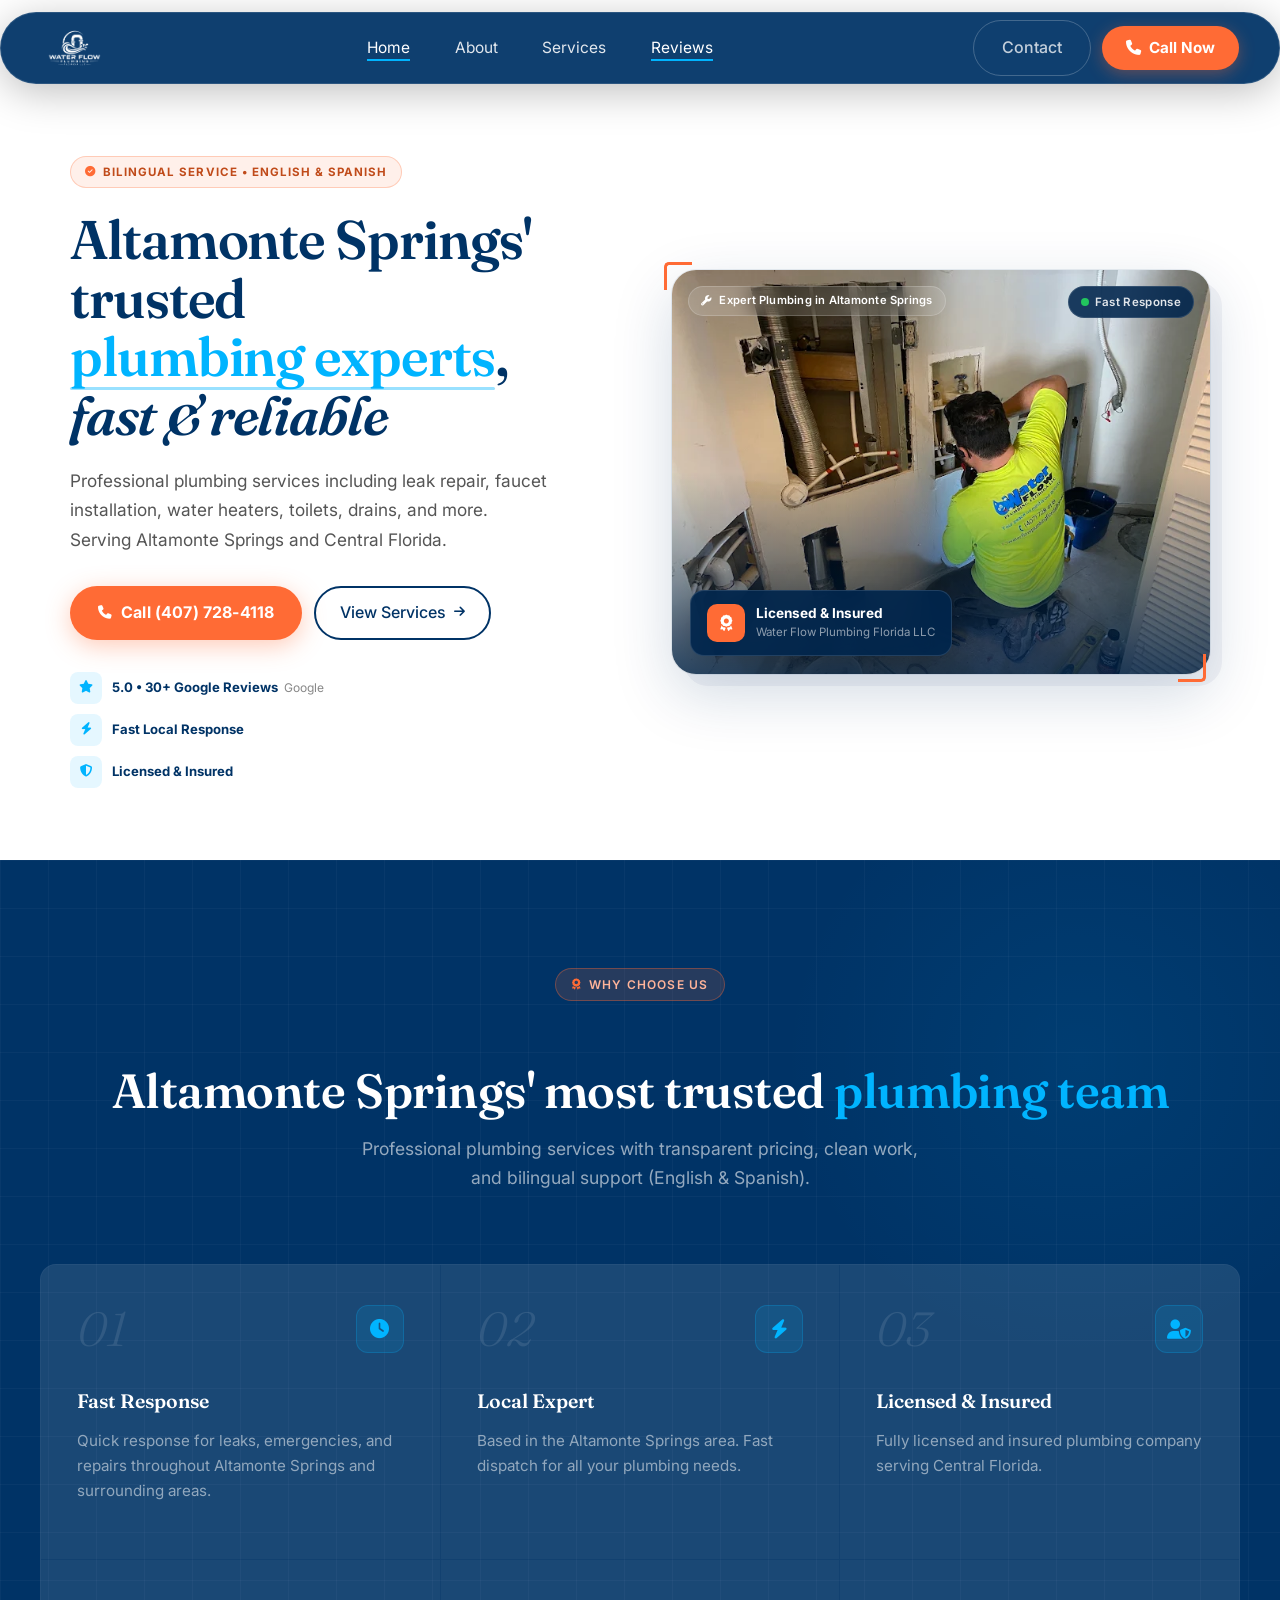
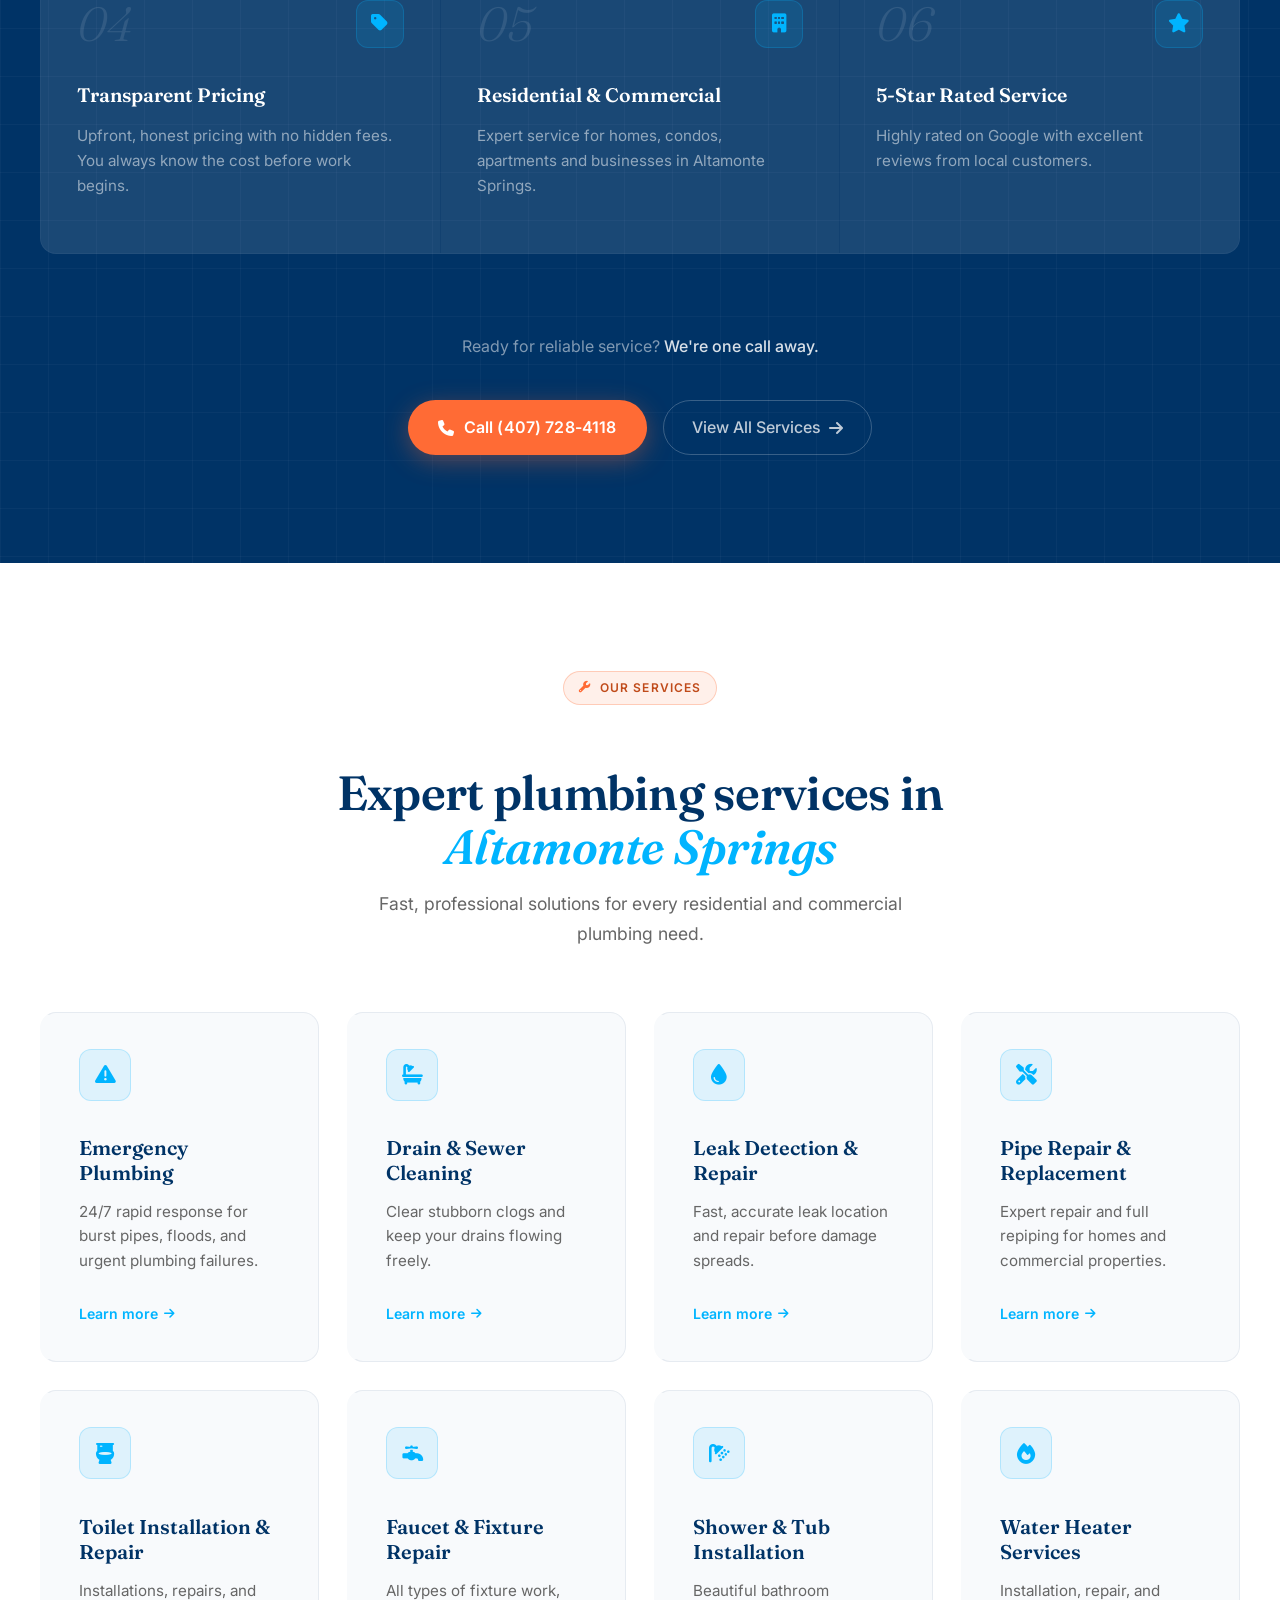
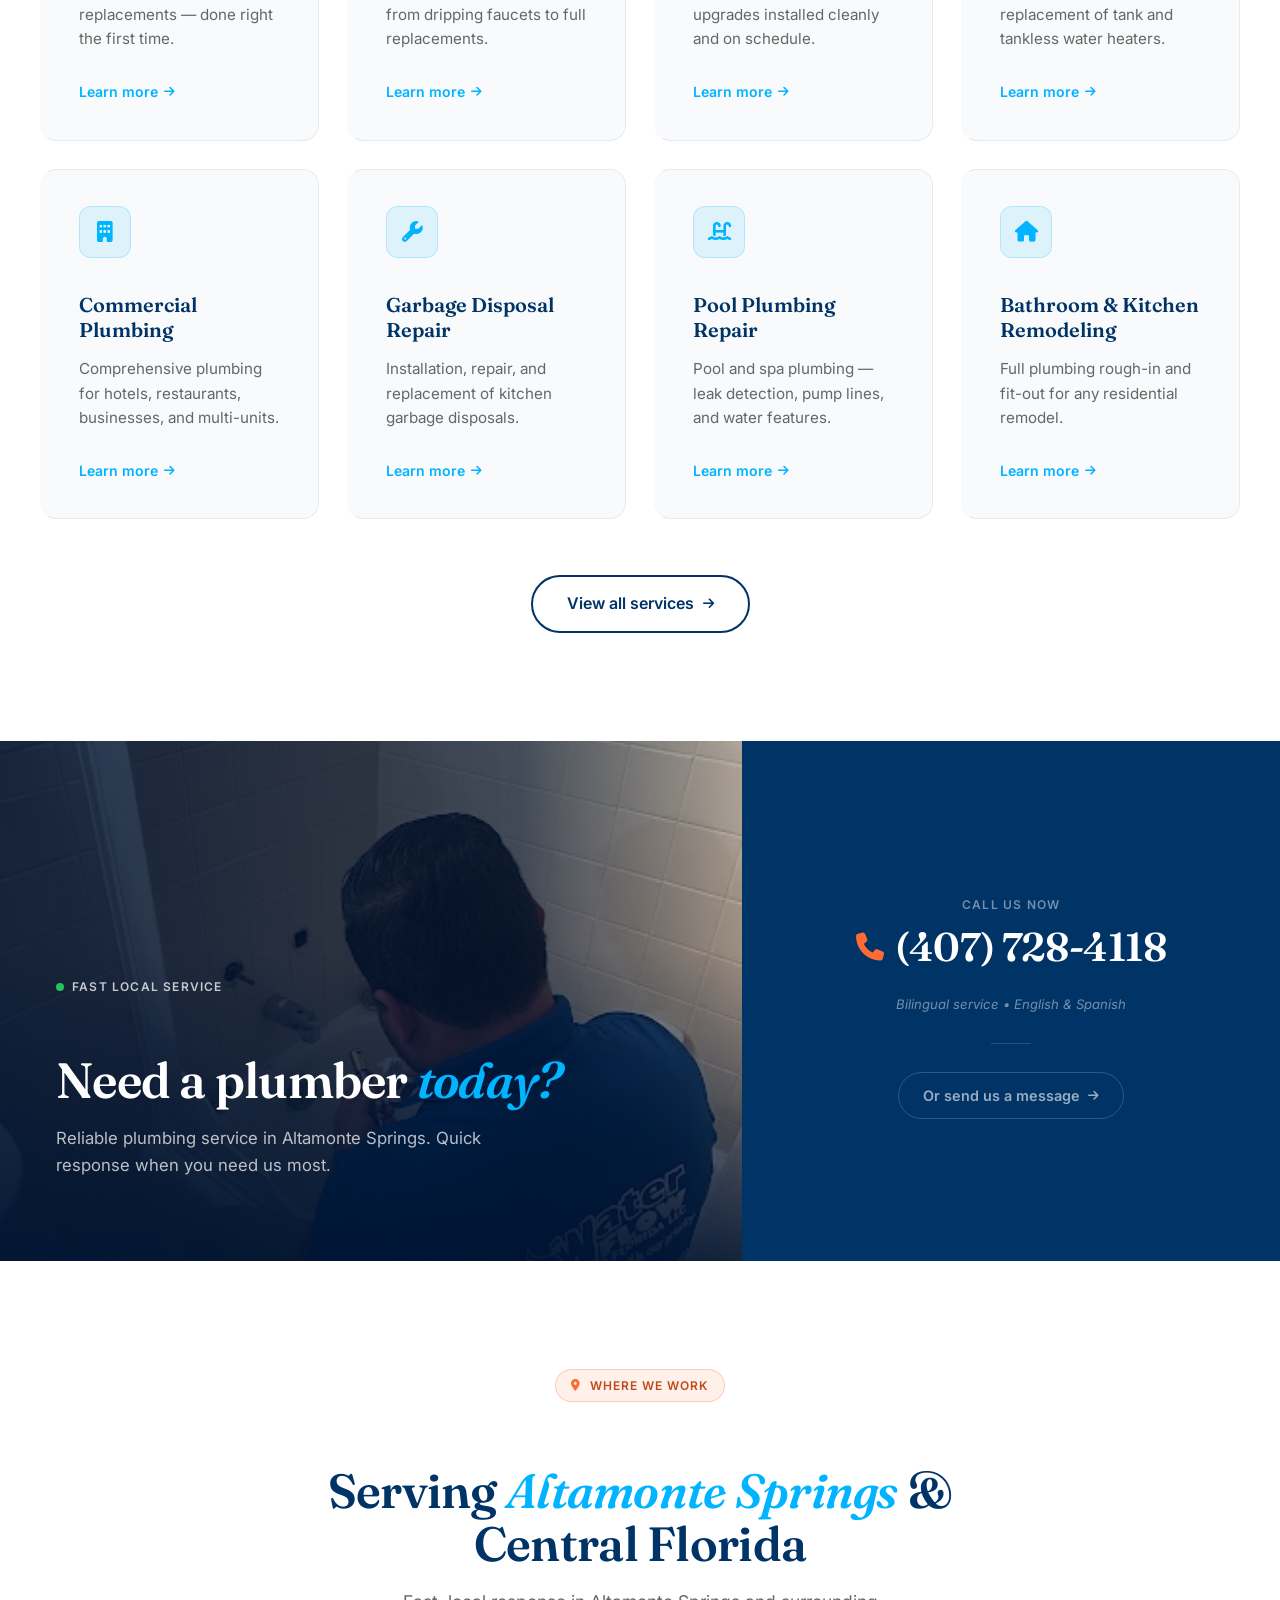
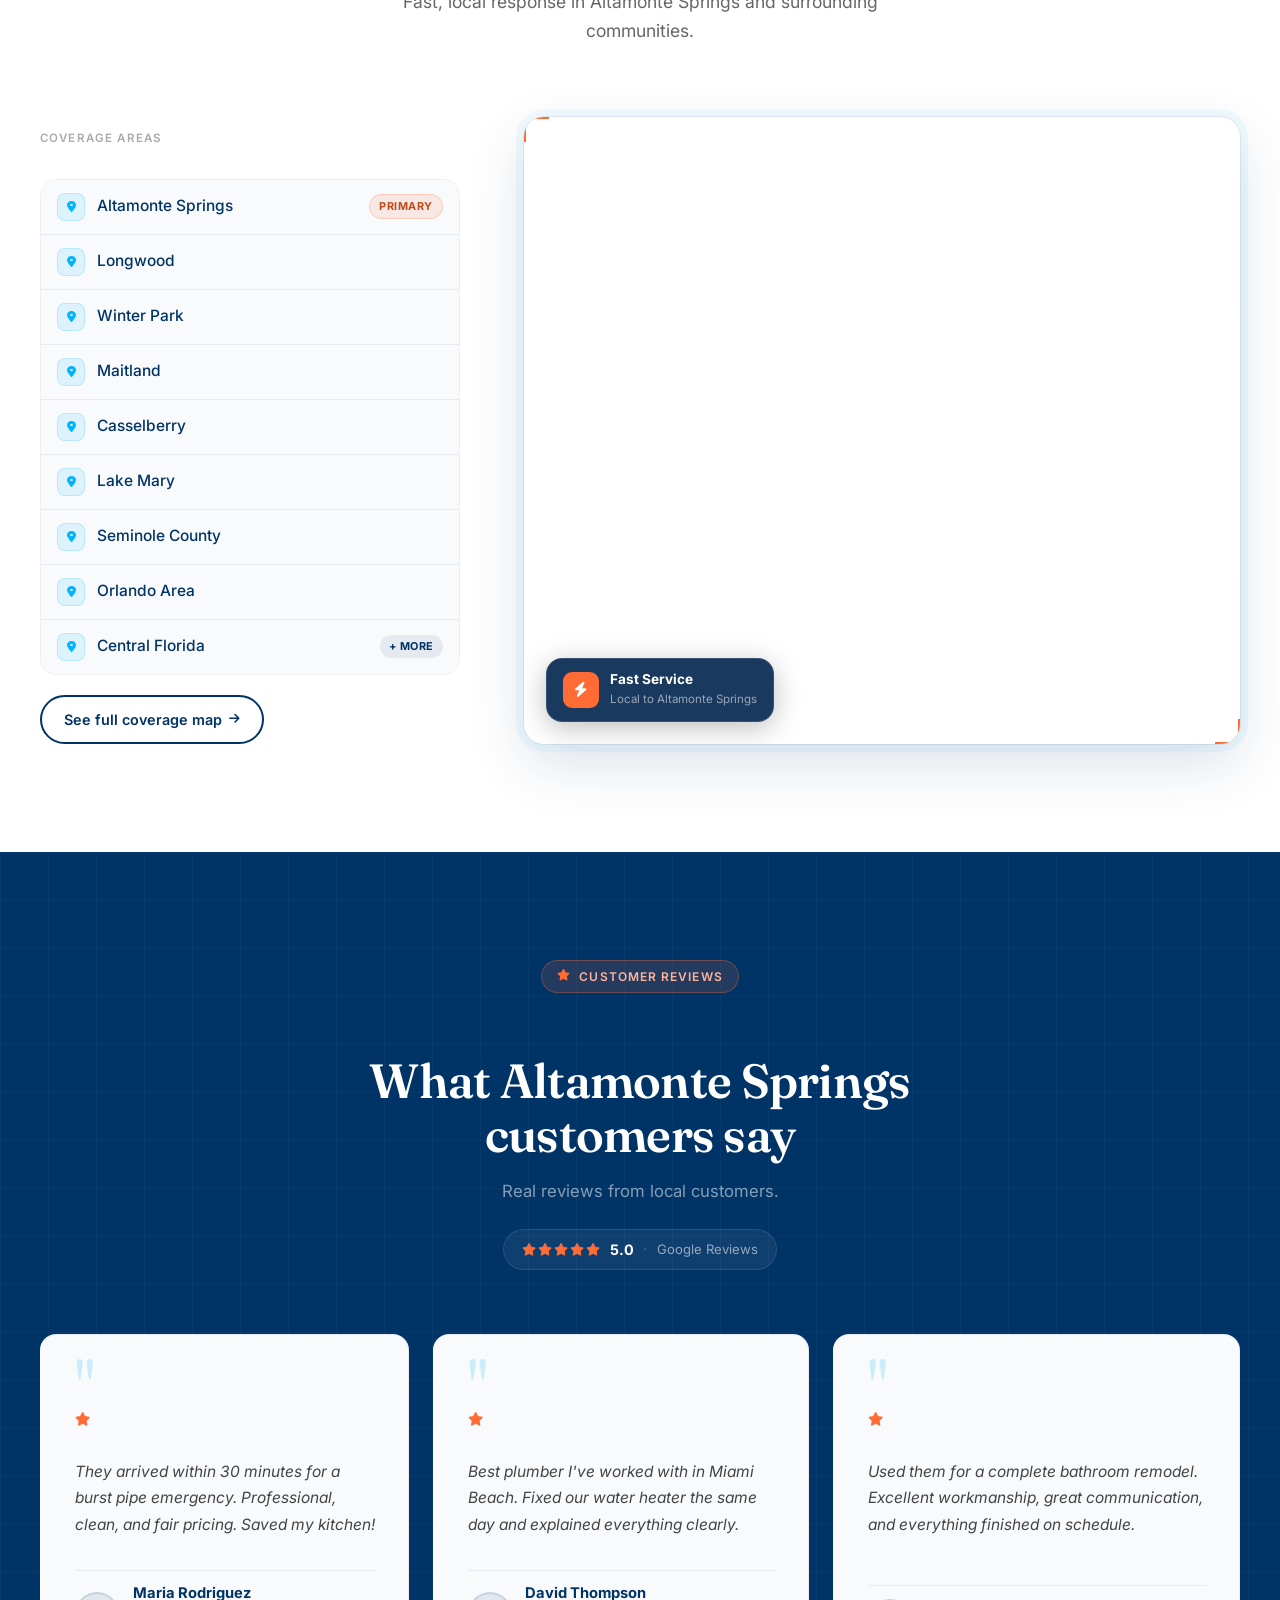
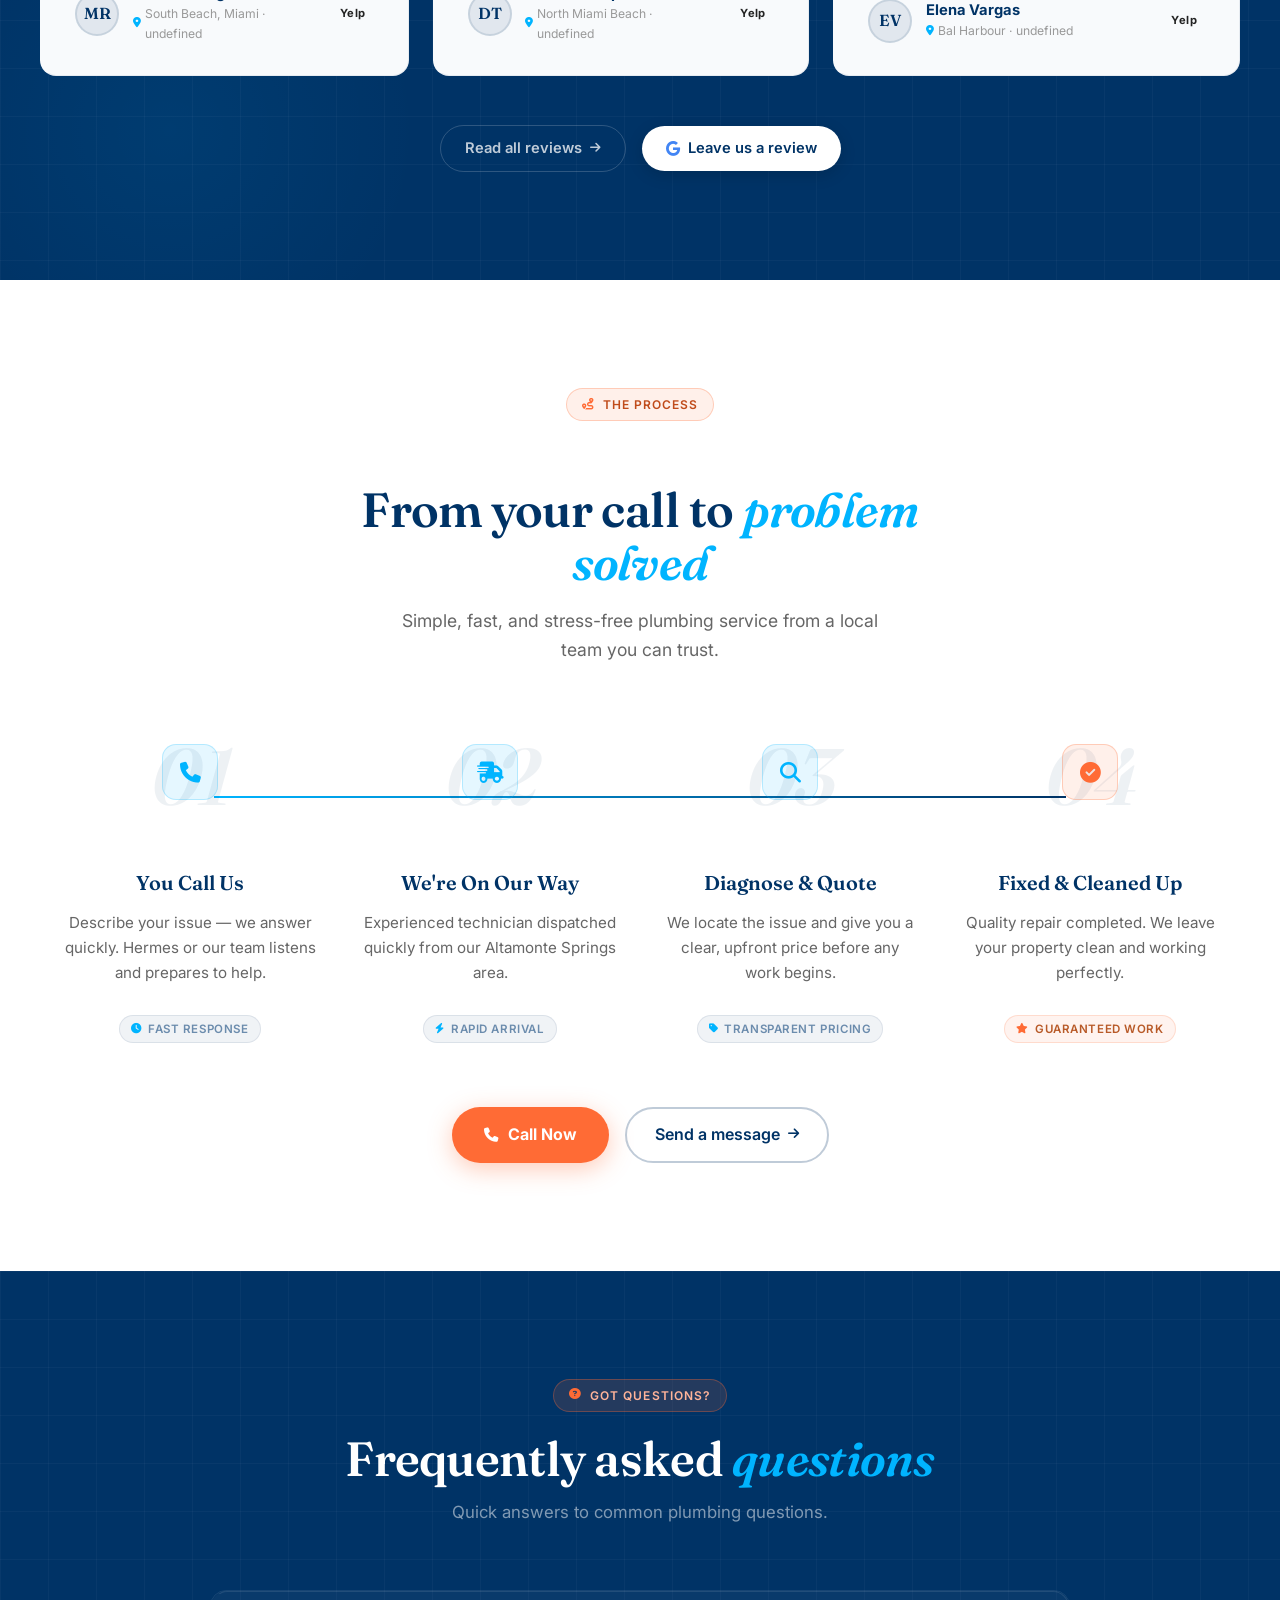
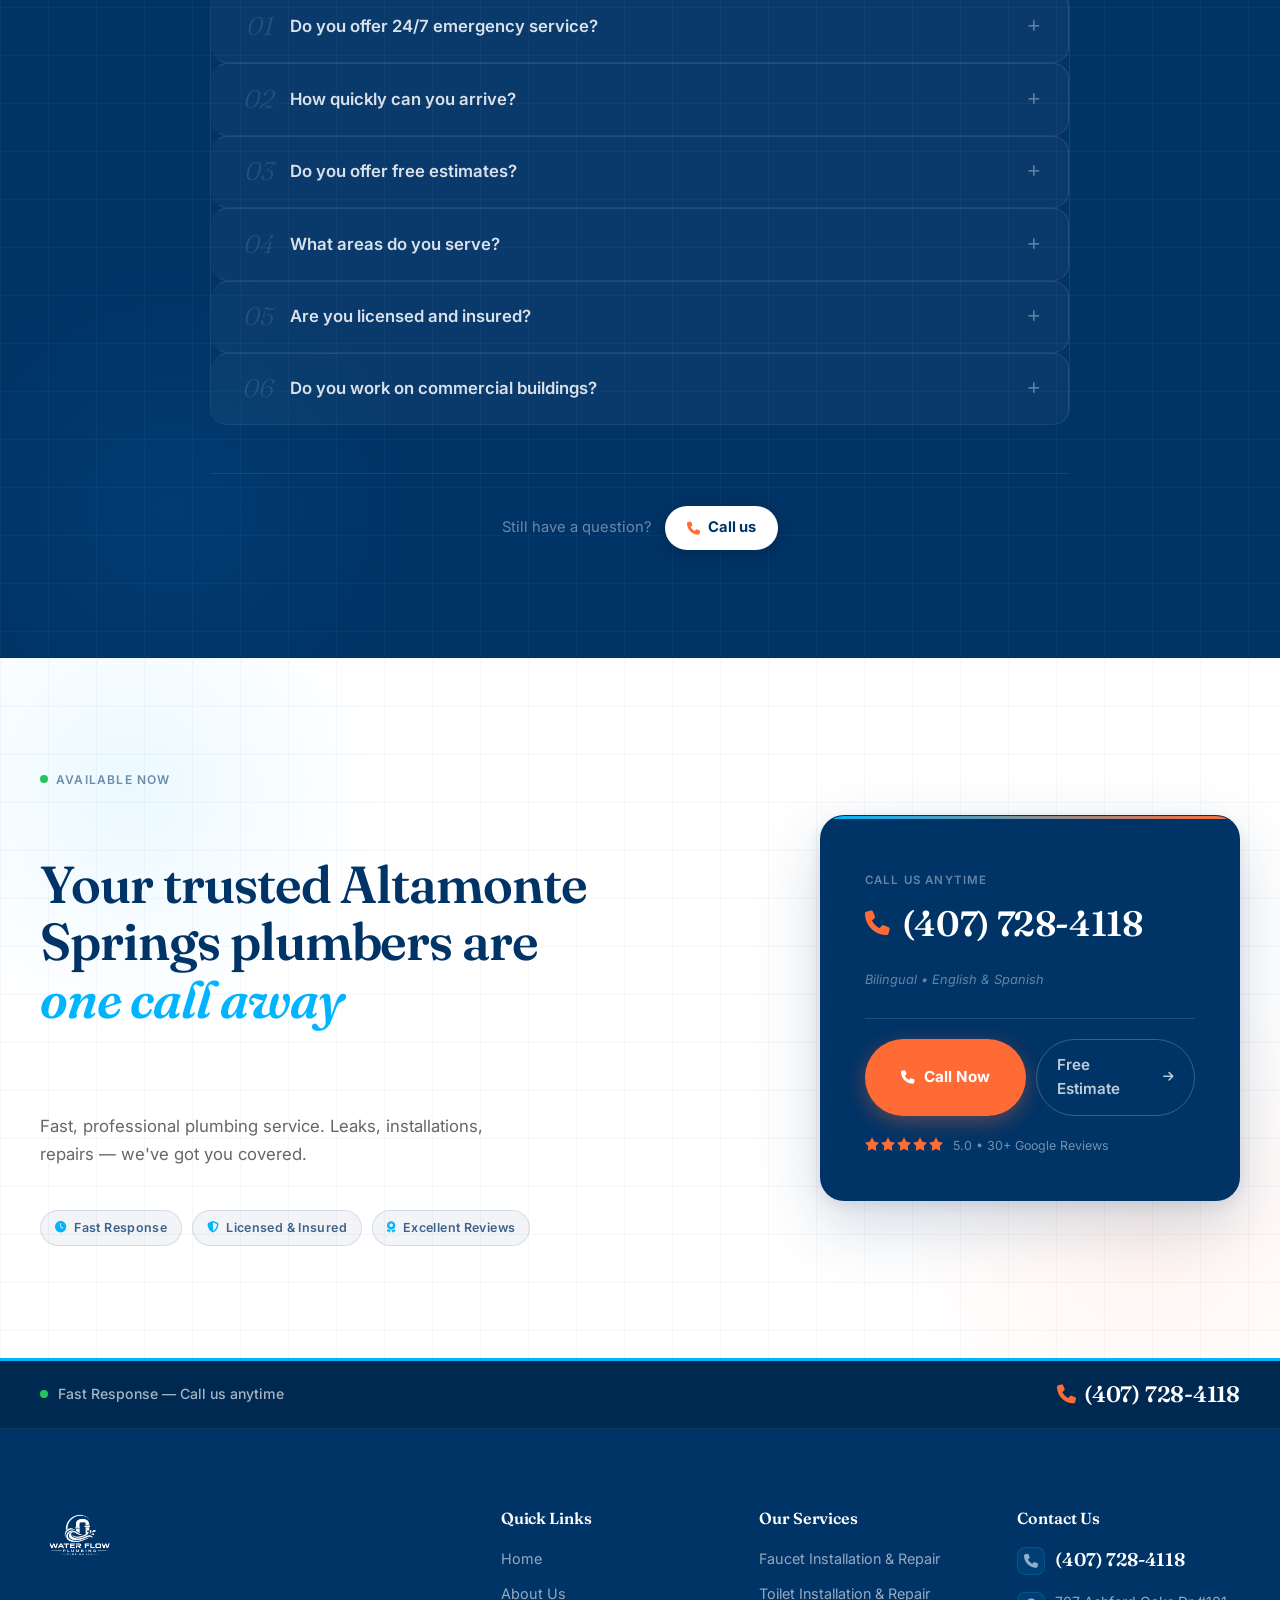
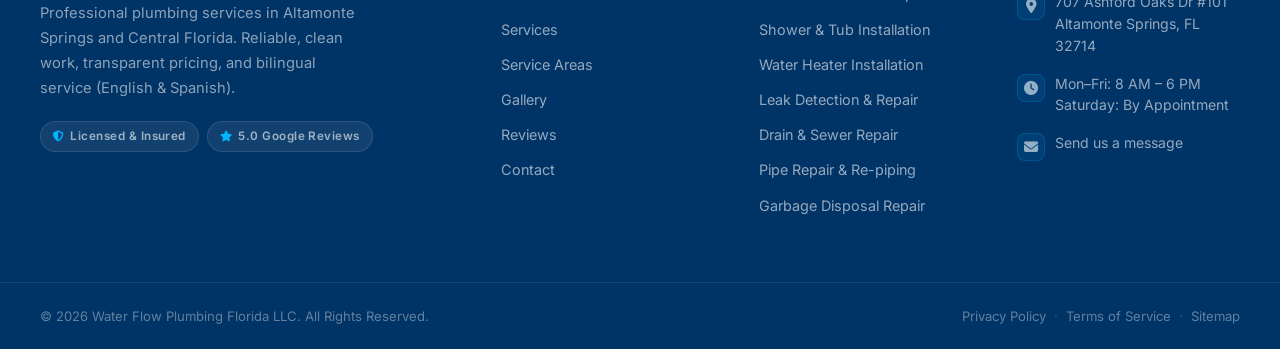
==== commit f0c4d381: "Add external script sources to index.html" ====
--- a/index.html
+++ b/index.html
@@ -683,8 +683,12 @@
             document.body.insertAdjacentHTML('beforeend', data);
         });
 </script>
+
+<script src="https://cdn.botpress.cloud/webchat/v5.0/inject.js"></script>
+<script src="https://files.bpcontent.cloud/2026/08/22/19/20260822193353-CQ48V3KE.js" defer></script>
+
 <script src="https://unpkg.com/aos@2.3.1/dist/aos.js"></script>
 <script src="assets/js/header-loader.js"></script>
 <script src="assets/js/main.js"></script>
 </body>
-</html>+</html>
